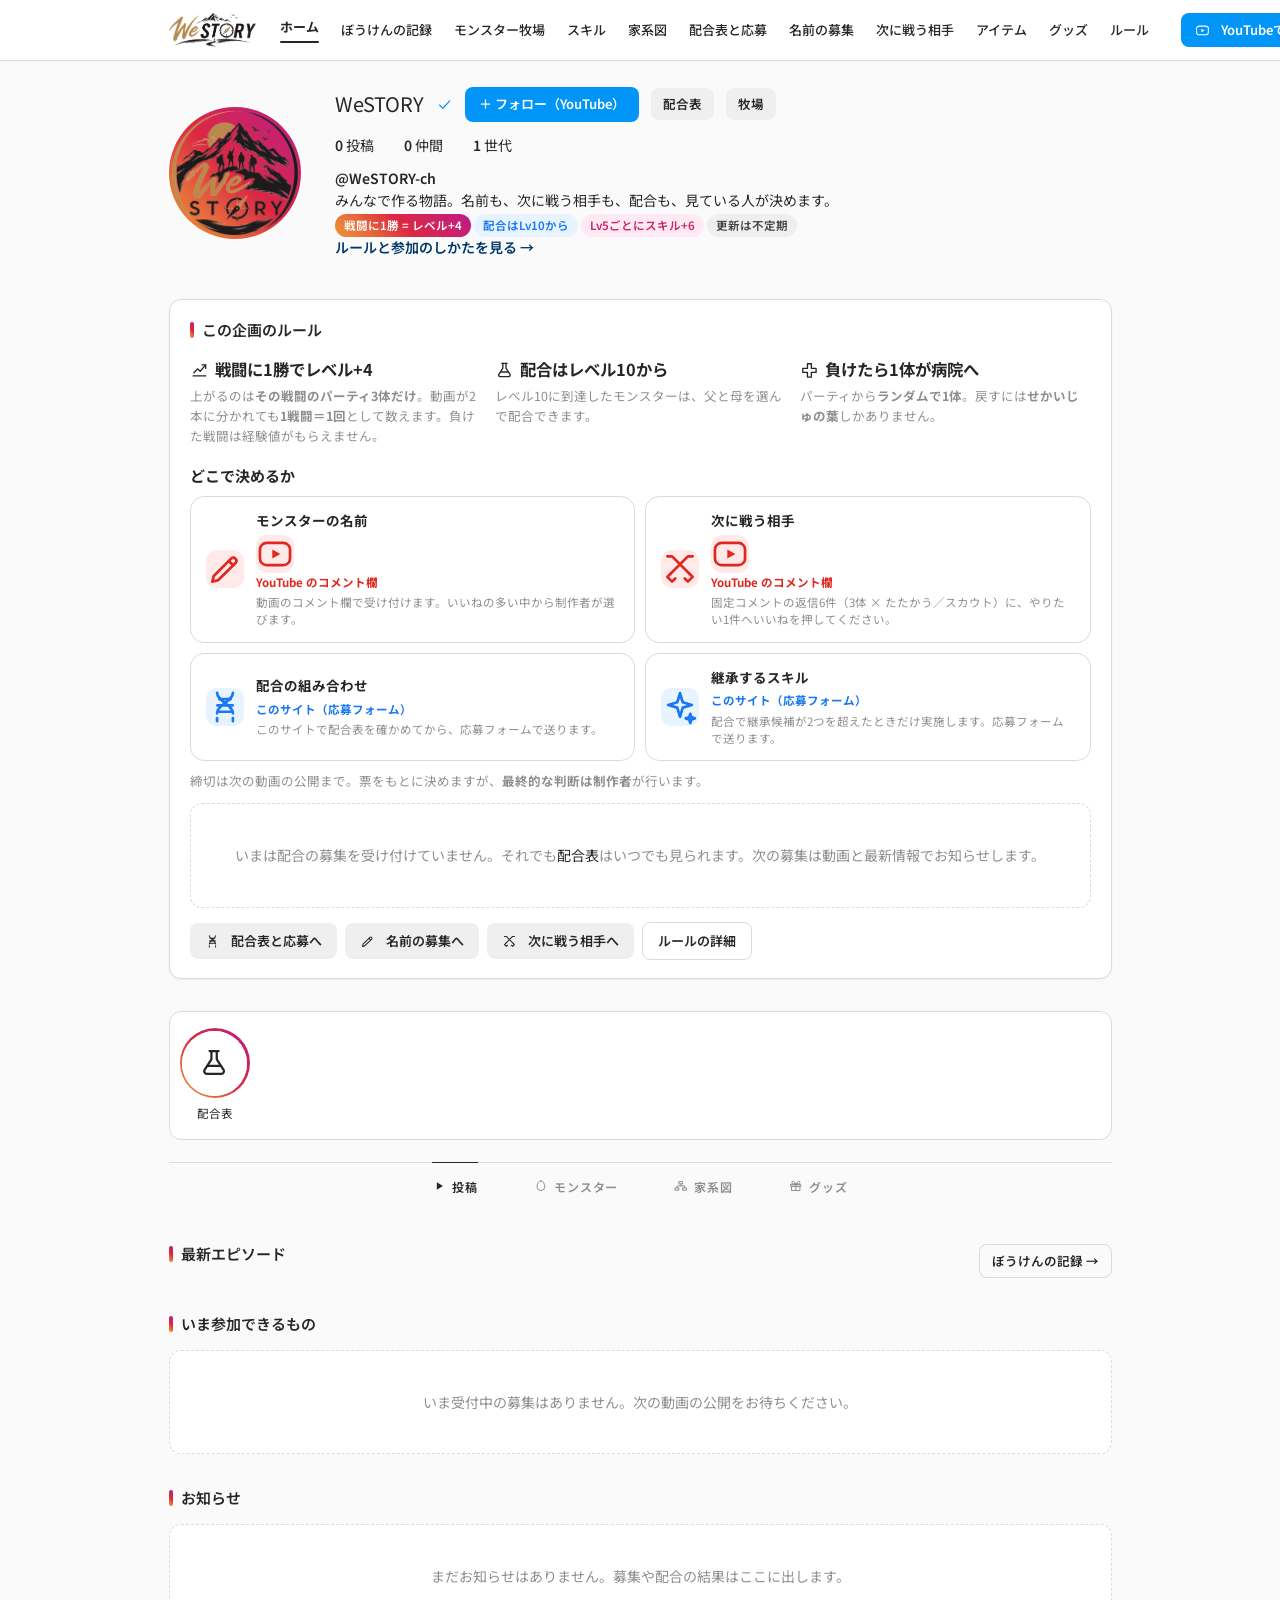
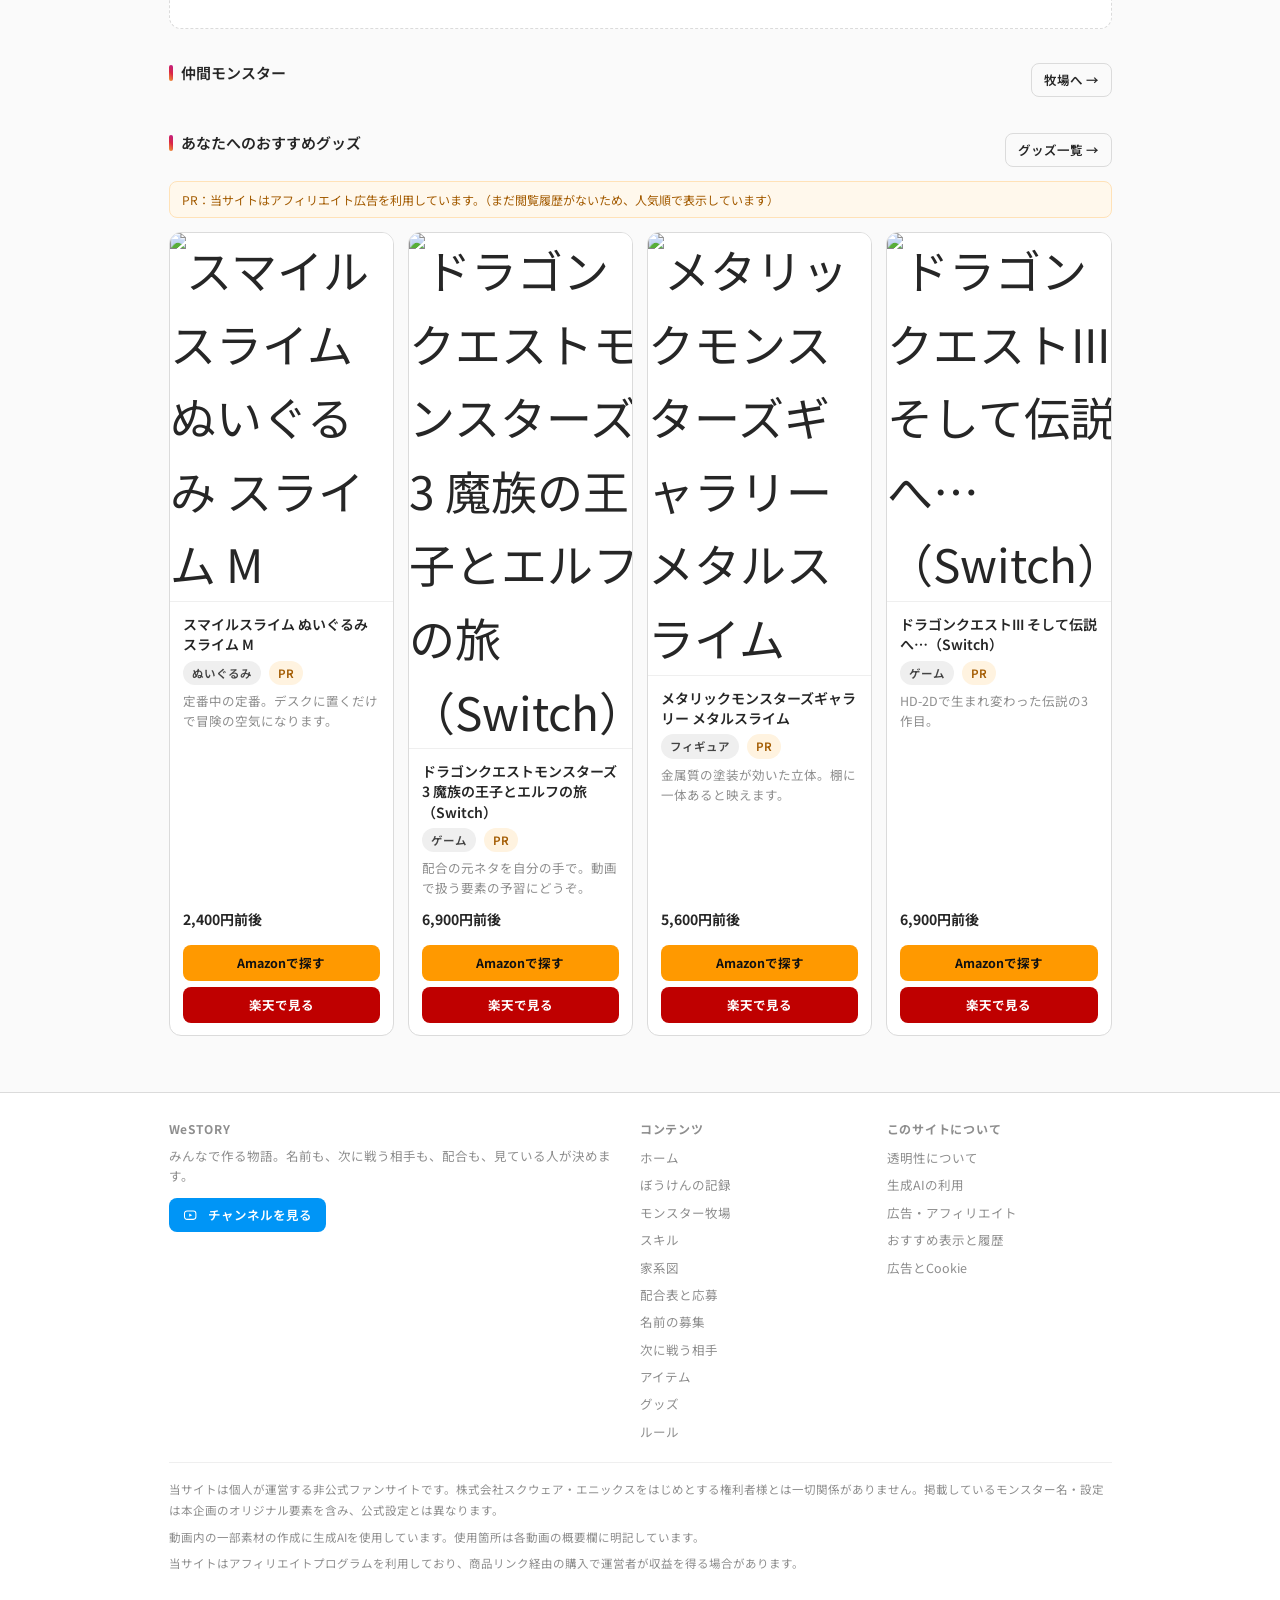
==== index.html @ 8c478113 "新ドメイン westory-ch.github.io へ移行、YouTubeハンドルと連絡先を反映 Co-Authored-By: Claude Opus 4.6 <noreply@anthropic" ====
<!DOCTYPE html>
<html lang="ja">
<head>
<meta charset="utf-8">
<meta name="viewport" content="width=device-width,initial-scale=1">
<title>WeSTORY｜みんなで作る物語</title>
<meta name="description" content="みんなでモンスターの名前・次に戦う相手・配合先を決める参加型チャンネルの公式サイト。仲間にしたモンスターの配合表も見られます。">
<!-- seo:start -->
<link rel="canonical" href="https://westory-ch.github.io/">
<meta property="og:type" content="website">
<meta property="og:site_name" content="WeSTORY">
<meta property="og:title" content="WeSTORY｜みんなで作る物語">
<meta property="og:description" content="みんなでモンスターの名前・次に戦う相手・配合先を決める参加型チャンネルの公式サイト。仲間にしたモンスターの配合表も見られます。">
<meta property="og:url" content="https://westory-ch.github.io/">
<meta property="og:image" content="https://westory-ch.github.io/assets/brand/logo_mark.png">
<meta name="twitter:card" content="summary_large_image">
<link rel="icon" href="assets/brand/logo_mark.png" type="image/png">
<link rel="apple-touch-icon" href="assets/brand/apple-touch-icon.png">
<meta name="theme-color" content="#b08850">
<!-- seo:end -->
<link rel="stylesheet" href="assets/css/style.css">
</head>
<body>

<div class="wrap">

  <!-- プロフィールヘッダー -->
  <section class="ig-profile">
    <div class="ig-avatar"><img src="assets/brand/logo_mark.png" alt="WeSTORY"></div>
    <div class="ig-info">
      <div class="ig-name">
        <h1 id="igName"></h1>
        <span class="ig-verified" title="視聴者参加型企画"><span class="ic" data-ic="check"></span></span>
        <a class="yt-btn" id="heroYt" href="#" target="_blank" rel="noopener">＋ フォロー（YouTube）</a>
        <a class="btn sm" href="breed.html">配合表</a>
        <a class="btn sm" href="monsters.html">牧場</a>
      </div>
      <div class="ig-stats">
        <span><b id="stEp">0</b> 投稿</span>
        <span><b id="stMon">0</b> 仲間</span>
        <span><b id="stGen">0</b> 世代</span>
      </div>
      <div class="ig-bio">
        <div class="h" id="igHandle"></div>
        <div id="igLead"></div>
        <div class="small muted" id="heroRules" style="margin-top:2px"></div>
        <a class="link" href="rules.html">ルールと参加のしかたを見る →</a>
      </div>
    </div>
  </section>

  <!-- この企画のルール＋参加のしかた（最上部） -->
  <section class="section" id="rules">
    <div class="panel">
      <h2 class="sec">この企画のルール</h2>
      <div class="grid g3">
        <div><h3 style="margin:0 0 4px"><span class="ic" data-ic="level"></span>戦闘に1勝でレベル+4</h3><p class="small muted" style="margin:0">上がるのは<b>その戦闘のパーティ3体だけ</b>。動画が2本に分かれても<b>1戦闘＝1回</b>として数えます。負けた戦闘は経験値がもらえません。</p></div>
        <div><h3 style="margin:0 0 4px"><span class="ic" data-ic="flask"></span>配合はレベル10から</h3><p class="small muted" style="margin:0">レベル10に到達したモンスターは、父と母を選んで配合できます。</p></div>
        <div><h3 style="margin:0 0 4px"><span class="ic" data-ic="cross"></span>負けたら1体が病院へ</h3><p class="small muted" style="margin:0">パーティから<b>ランダムで1体</b>。戻すには<b>せかいじゅの葉</b>しかありません。</p></div>
      </div>

      <h3 class="sec" style="margin:18px 0 8px;font-size:15px">どこで決めるか</h3>
      <div id="voteMap"></div>
      <p class="small muted" style="margin:10px 0 0">締切は次の動画の公開まで。票をもとに決めますが、<b>最終的な判断は制作者</b>が行います。</p>
      <div id="ruleVote"></div>
      <div class="row" style="margin-top:14px">
        <a class="btn" href="breed.html"><span class="ic" data-ic="breed"></span>配合表と応募へ</a>
        <a class="btn" href="names.html"><span class="ic" data-ic="pen"></span>名前の募集へ</a>
        <a class="btn" href="scout.html"><span class="ic" data-ic="battle"></span>次に戦う相手へ</a>
        <a class="btn ghost" href="rules.html">ルールの詳細</a>
      </div>
    </div>
  </section>

  <!-- ストーリー -->
  <div class="stories" id="stories"></div>

  <!-- タブ -->
  <nav class="ig-tabs">
    <a class="on" href="#feed"><span class="ic" data-ic="play"></span>投稿</a>
    <a href="monsters.html"><span class="ic" data-ic="egg"></span>モンスター</a>
    <a href="tree.html"><span class="ic" data-ic="tree"></span>家系図</a>
    <a href="goods.html"><span class="ic" data-ic="gift"></span>グッズ</a>
  </nav>

  <!-- 最新エピソード -->
  <section class="section">
    <div class="spread">
      <h2 class="sec">最新エピソード</h2>
      <a class="btn ghost sm" href="story.html">ぼうけんの記録 →</a>
    </div>
    <div class="two-col" id="latestWrap">
      <div id="latestEmbed"></div>
      <div id="latestInfo"></div>
    </div>
  </section>

  <!-- 募集受付中 -->
  <section class="section" id="openVoteSec">
    <h2 class="sec">いま参加できるもの</h2>
    <div id="openVotes"></div>
  </section>

  <!-- お知らせ（旧・最新情報ページをここへ統合） -->
  <section class="section" id="news">
    <h2 class="sec">お知らせ</h2>
    <div class="tl" id="newsList"></div>
  </section>

  <!-- 注目モンスター -->
  <section class="section">
    <div class="spread">
      <h2 class="sec">仲間モンスター</h2>
      <a class="btn ghost sm" href="monsters.html">牧場へ →</a>
    </div>
    <div class="grid g4" id="monList"></div>
  </section>

  <!-- あなたへのおすすめ -->
  <section class="section">
    <div class="spread">
      <h2 class="sec">あなたへのおすすめグッズ</h2>
      <a class="btn ghost sm" href="goods.html">グッズ一覧 →</a>
    </div>
    <p class="pr-note">PR：当サイトはアフィリエイト広告を利用しています。<span id="recWhy"></span></p>
    <div class="grid g4" id="recGoods"></div>
  </section>

</div>

<script src="data/site.js"></script>
<script src="data/monsters.js"></script>
<script src="data/teri.js"></script>
<script src="data/episodes.js"></script>
<script src="data/goods.js"></script>
<script src="data/news.js"></script>
<script src="data/story.js"></script>
<script src="assets/js/app.js"></script>
<script>
// 募集の種類ごとに「どこで決めるか」（site.js の polls と対応）
//   youtube = 動画のコメント欄／固定コメントの返信にいいね
//   web     = このサイトに貼った応募フォーム（Googleフォーム）
var VOTE_TYPE = {
  name:   {label:'名前を決める',      where:'youtube', url:'names.html', ic:'pen',   cta:'コメント欄で名前を送る'},
  battle: {label:'次に戦う相手',      where:'youtube', url:'scout.html', ic:'like',  cta:'固定コメントの返信にいいね'},
  scout:  {label:'次に戦う相手',      where:'youtube', url:'scout.html', ic:'like',  cta:'固定コメントの返信にいいね'},
  breed:  {label:'配合の組み合わせ',  where:'web',     url:'breed.html', form:'breed', ic:'breed', cta:'配合表を見て応募する'},
  skill:  {label:'継承するスキル',    where:'web',     url:'skills.html', form:'skill', ic:'skill', cta:'継承スキルに応募する'}
};
function voteCta(ep){
  var esc=App.esc, t=VOTE_TYPE[ep.voteType]||{where:'youtube',ic:'play',cta:'動画のコメント欄へ'};
  var ic=App.icon(t.ic||'play');
  var note=ep.voteNote||(t.where==='web'
    ? 'このサイトに貼った応募フォームから送れます。'
    : '動画のコメント欄で受け付けます。');
  var btn;
  if(t.where==='web'){
    var u=t.form?App.formUrl(t.form):'';
    btn=(u?'<a class="btn gold" href="'+esc(u)+'" target="_blank" rel="noopener">'+ic+esc(t.cta)+'</a>':
          '<span class="badge">フォームは準備中です</span>')+
      '<a class="btn ghost sm" href="'+esc(t.url)+'">くわしく見る</a>';
  }else{
    btn='<a class="yt-btn" href="'+esc(App.ytWatch(ep))+'" target="_blank" rel="noopener">'+ic+esc(t.cta)+'</a>'+
      (t.url?'<a class="btn ghost sm" href="'+esc(t.url)+'">くわしく見る</a>':'');
  }
  return '<p class="small" style="margin:0 0 10px">'+esc(note)+'</p><div class="row">'+btn+'</div>';
}
function pageInit(){
  var S=App.SITE, esc=App.esc;

  // プロフィールヘッダー
  App.$('#igName').textContent = S.siteName || '';
  App.$('#igHandle').textContent = S.channelHandle || '';
  App.$('#igLead').textContent = S.tagline || '';
  App.$('#heroYt').href = S.channelUrl || '#';
  App.$('#stEp').textContent = App.EPISODES.length;
  App.$('#stMon').textContent = App.MONSTERS.length;
  App.$('#stGen').textContent = App.maxGeneration();
  App.$('#heroRules').innerHTML =
    '<span class="badge gold">戦闘に1勝 = レベル+' + esc(S.rules.levelPerWin) + '</span> ' +
    '<span class="badge cyan">配合はLv' + esc(S.rules.breedMinLevel) + 'から</span> ' +
    '<span class="badge pink">Lv' + esc(S.skillPoint.perLevels) + 'ごとにスキル+' + esc(S.skillPoint.perAmount) + '</span> ' +
    '<span class="badge">更新は不定期</span>';

  // どこで決めるか（site.js の polls が唯一の正解）
  App.$('#voteMap').innerHTML = App.voteMapHtml();

  // ルールカードに付随する「いまの配合募集」
  (function(){
    var b = App.EPISODES.filter(function(e){ return e.voteType==='breed' && e.voteStatus==='受付中'; })
      .sort(function(a,c){ return (c.date||'').localeCompare(a.date||''); })[0];
    var fu = App.formUrl('breed');
    App.$('#ruleVote').innerHTML = b
      ? '<div class="vote-box" style="margin-top:12px">'+
          '<div class="row"><span class="badge live">配合の応募 受付中</span><span class="badge gold">#'+esc(b.no)+'</span>'+
          (b.voteDeadline?'<span class="badge">締切 '+esc(App.fmtDate(b.voteDeadline))+'</span>':'')+'</div>'+
          '<h3 style="margin:8px 0 4px">'+esc(b.title)+'</h3>'+
          '<p class="small" style="margin:0 0 10px">'+esc(b.voteNote||'このサイトで配合表を確かめてから、応募フォームで送ってください。')+'</p>'+
          '<div class="row">'+
          (fu?'<a class="btn gold" href="'+esc(fu)+'" target="_blank" rel="noopener">'+App.icon('breed')+'応募フォームをひらく</a>':
              '<span class="badge">フォームは準備中です</span>')+
          '<a class="btn ghost sm" href="breed.html">'+App.icon('flask')+'配合表を見る</a>'+
          '<a class="btn ghost sm" href="'+esc(App.ytWatch(b))+'" target="_blank" rel="noopener">この回の動画を見る</a></div>'+
        '</div>'
      : '<div class="empty" style="margin-top:12px">いまは配合の募集を受け付けていません。'+
        'それでも<a href="breed.html">配合表</a>はいつでも見られます。次の募集は動画と最新情報でお知らせします。</div>';
  })();

  // ストーリー（投票受付中を先頭に、あとは新着順）
  (function(){
    var sorted = App.EPISODES.slice().sort(function(a,b){
      var av=(a.voteStatus==='受付中')?1:0, bv=(b.voteStatus==='受付中')?1:0;
      if(av!==bv) return bv-av;
      return (b.date||'').localeCompare(a.date||'');
    });
    var html = sorted.slice(0,10).map(function(e){
      var m = (e.monsters||[]).map(App.getMon).filter(Boolean)[0];
      var seen = e.voteStatus!=='受付中';
      return '<a class="story'+(seen?' seen':'')+'" href="'+esc(App.ytWatch(e))+'" target="_blank" rel="noopener" '+
        'onclick="App.track.viewEpisode(App.getEp(\''+esc(e.id)+'\'))">'+
        '<span class="ring"><i>'+(App.ytThumb(e)?'<img src="'+esc(App.ytThumb(e))+'" alt="">':(m&&m.img?'<img src="'+esc(m.img)+'" alt="">':App.icon('play')))+'</i></span>'+
        '<span class="nm">'+(e.voteStatus==='受付中'?'募集中 ':'')+'#'+esc(e.no)+'</span></a>';
    }).join('');
    App.$('#stories').innerHTML = '<a class="story" href="breed.html"><span class="ring"><i>'+App.icon('flask')+'</i></span><span class="nm">配合表</span></a>' + html;
  })();

  // 最新エピソード
  var eps = App.EPISODES.slice().sort(function(a,b){return (b.date||'').localeCompare(a.date||'')});
  var ep = eps[0];
  if(ep){
    App.track.viewEpisode(ep);
    var emb = App.ytEmbed(ep);
    App.$('#latestEmbed').innerHTML = '<div class="embed">' + (emb
      ? '<iframe src="'+esc(emb)+'" title="'+esc(ep.title)+'" allowfullscreen loading="lazy" referrerpolicy="strict-origin-when-cross-origin"></iframe>'
      : '<div class="ph"><div style="font-size:40px">'+App.icon('play')+'</div><div>動画ID未設定<br><span class="small">data/episodes.js の youtubeId を入れると<br>ここに動画が埋め込まれます</span></div></div>') + '</div>';

    var mons = (ep.monsters||[]).map(App.getMon).filter(Boolean);
    App.$('#latestInfo').innerHTML =
      '<div class="panel" style="height:100%">' +
        '<div class="row small"><span class="badge gold">#'+esc(ep.no)+'</span><span class="muted">'+esc(App.fmtDate(ep.date))+'</span>'+
        (ep.voteStatus==='受付中'?'<span class="badge live">募集受付中</span>':'')+'</div>' +
        '<h3 style="margin:8px 0 6px;font-size:18px">'+esc(ep.title)+'</h3>' +
        '<p class="small muted">'+esc(ep.summary||'')+'</p>' +
        (mons.length?'<div class="row small" style="margin:8px 0">'+mons.map(function(m){
          return '<a class="badge" href="monster.html?id='+encodeURIComponent(m.id)+'">'+esc(m.emoji||'')+' '+esc(m.name)+'</a>';
        }).join('')+'</div>':'') +
        (ep.voteStatus==='受付中'
          ? '<div class="vote-box" style="margin-top:10px">'+voteCta(ep)+'</div>'
          : (ep.result?'<div class="panel soft" style="margin-top:10px"><b class="dot" style="color:var(--gold)">結果</b><div>'+esc(ep.result)+'</div></div>':'')) +
      '</div>';
  }

  // 投票受付中
  var open = App.EPISODES.filter(function(e){return e.voteStatus==='受付中'});
  App.$('#openVotes').innerHTML = open.length
    ? '<div class="grid g2">' + open.map(function(e){
        var typ = VOTE_TYPE[e.voteType] || {label:'募集'};
        return '<div class="vote-box"><div class="row"><span class="badge live">受付中</span><span class="badge gold">'+esc(typ.label)+'</span>'+
          (e.voteDeadline?'<span class="badge">締切 '+esc(App.fmtDate(e.voteDeadline))+'</span>':'')+'</div>'+
          '<h3 style="margin:8px 0 4px">'+esc(e.title)+'</h3>'+voteCta(e)+'</div>';
      }).join('') + '</div>'
    : '<div class="empty">いま受付中の募集はありません。次の動画の公開をお待ちください。</div>';

  // お知らせ（news.html を廃止してここへ統合したので全件出す）
  var news = App.NEWS.slice().sort(function(a,b){return (b.date||'').localeCompare(a.date||'')});
  App.$('#newsList').innerHTML = news.map(function(n){
    var ep = n.epId ? App.getEp(n.epId) : null;
    return '<div class="tl-item"><div class="tl-date">'+esc(App.fmtDate(n.date))+'</div><div class="tl-body">'+
      '<div class="row small" style="margin-bottom:2px"><span class="badge'+(n.type==='募集'?' live':'')+'">'+esc(n.type)+'</span></div>'+
      '<h3>'+esc(n.title)+'</h3><p>'+esc(n.body)+'</p>'+
      (ep?'<p style="margin-top:6px"><a class="btn sm" href="'+esc(App.ytWatch(ep))+'" target="_blank" rel="noopener">'+App.icon('play')+'対象の動画へ</a></p>':'')+
      '</div></div>';
  }).join('') || '<div class="empty">まだお知らせはありません。募集や配合の結果はここに出します。</div>';

  // モンスター
  App.$('#monList').innerHTML = App.MONSTERS.slice()
    .sort(function(a,b){return (b.level||0)-(a.level||0)}).slice(0,8)
    .map(App.monsterCardHtml).join('');

  // おすすめ
  var rec = App.recommendGoods(4);
  App.$('#recGoods').innerHTML = rec.map(App.goodsCardHtml).join('');
  var why = App.hasHistory()
    ? '（あなたが見た「' + App.topInterests(2).map(esc).join('・') + '」の傾向から表示しています）'
    : '（まだ閲覧履歴がないため、人気順で表示しています）';
  App.$('#recWhy').textContent = why;
}
</script>
</body>
</html>
---- assets/css/style.css ----
/* ============================================================
   モンスター冒険録 - 共通スタイル（Instagram風 ライトテーマ）
   ============================================================ */
@import url('https://fonts.googleapis.com/css2?family=Grand+Hotel&family=Noto+Sans+JP:wght@400;500;600;700;900&display=swap');

:root{
  --bg:#fafafa;
  --card:#ffffff;
  --line:#dbdbdb;
  --line-soft:#efefef;
  --txt:#262626;
  --muted:#8e8e8e;
  --blue:#0095f6;
  --blue-d:#1877f2;
  --red:#ed4956;
  --green:#2e9e5b;
  --grad:linear-gradient(45deg,#f09433 0%,#e6683c 25%,#dc2743 50%,#cc2366 75%,#bc1888 100%);
  /* ロゴ（WeSTORY）から取った色。金＝#B08850／墨＝#181818。サイト全体のアクセントに使う */
  --gold:#b08850;
  --gold-d:#8f6c39;
  --gold-soft:#f6efe3;
  --ink:#181818;
  --radius:12px;
  --shadow:0 1px 2px rgba(0,0,0,.06);
  --shadow-h:0 6px 20px rgba(0,0,0,.10);
}

*{box-sizing:border-box}
html,body{margin:0;padding:0}
body{
  background:var(--bg);color:var(--txt);
  font-family:-apple-system,BlinkMacSystemFont,"Segoe UI","Hiragino Kaku Gothic ProN","Noto Sans JP",sans-serif;
  font-size:14px;line-height:1.6;-webkit-font-smoothing:antialiased;min-height:100vh
}
a{color:var(--txt);text-decoration:none}
a:hover{text-decoration:none}
img{max-width:100%;display:block}
code{background:var(--line-soft);padding:1px 6px;border-radius:5px;font-size:12.5px}
.dot{font-family:inherit}

/* ---------- レイアウト ---------- */
.wrap{max-width:975px;margin:0 auto;padding:0 16px}
.section{margin:32px 0}
.grid{display:grid;gap:14px}
.g2{grid-template-columns:repeat(2,1fr)}
.g3{grid-template-columns:repeat(3,1fr)}
.g4{grid-template-columns:repeat(4,1fr)}
.row{display:flex;gap:8px;flex-wrap:wrap;align-items:center}
.spread{display:flex;justify-content:space-between;align-items:center;gap:12px;flex-wrap:wrap}
.muted{color:var(--muted)}
.small{font-size:12.5px}
.center{text-align:center}

/* ---------- ヘッダー ---------- */
header.site{
  position:sticky;top:0;z-index:50;background:rgba(255,255,255,.94);
  backdrop-filter:saturate(180%) blur(12px);border-bottom:1px solid var(--line)
}
.hd{display:flex;align-items:center;gap:14px;padding:0 16px;max-width:975px;margin:0 auto;height:60px}
.logo{display:flex;align-items:center;gap:9px;flex:0 0 auto;min-width:0}
/* ロゴは画像そのもの。文字は読み上げ用に残すが画面には出さない */
.logo img{height:34px;width:auto;display:block}
.logo b{position:absolute;width:1px;height:1px;overflow:hidden;clip-path:inset(50%);white-space:nowrap}

/* ---------- 線画アイコン ----------
   絵文字の代わり。色は currentColor を継ぐので置いた場所の文字色になる */
.ic{width:1.15em;height:1.15em;display:inline-block;vertical-align:-.22em;flex:0 0 auto}
.ic svg,svg.ic{width:100%;height:100%;display:block}
svg.ic{width:1.15em;height:1.15em}
.btn .ic,.yt-btn .ic,.badge .ic,h2 .ic,h3 .ic{margin-right:.4em}
.face .ph{display:grid;place-items:center;width:100%;height:100%;color:var(--line)}
.face .ph .ic,.face .ph svg{width:38%;height:38%}
nav.main{display:flex;gap:2px;flex-wrap:nowrap;margin-left:auto;align-items:center}
nav.main a{
  color:var(--txt);font-size:13px;font-weight:500;padding:8px 10px;border-radius:8px;white-space:nowrap
}
nav.main a:hover{background:var(--line-soft)}
nav.main a.on{font-weight:700}
nav.main a.on::after{content:"";display:block;height:2px;border-radius:2px;background:var(--txt);margin-top:3px}
.yt-btn{
  display:inline-flex;align-items:center;gap:6px;background:var(--blue);color:#fff !important;
  font-weight:600;font-size:13px;padding:7px 14px;border-radius:8px;border:0;white-space:nowrap
}
.yt-btn:hover{background:#1877f2}
.hd .yt-btn{flex:0 0 auto;margin-left:auto}
.hd nav.main+.yt-btn{margin-left:8px}

/* 2カラム（狭い画面では1カラム） */
.two-col{display:grid;grid-template-columns:1.35fr 1fr;gap:18px}
@media(max-width:820px){.two-col{grid-template-columns:1fr}}

/* ---------- プロフィールヘッダー（IG風） ---------- */
.ig-profile{display:flex;gap:34px;align-items:center;padding:26px 0 8px;flex-wrap:wrap}
.ig-avatar{
  width:132px;height:132px;border-radius:50%;flex:0 0 auto;padding:3px;background:var(--grad);
  display:grid;place-items:center
}
.ig-avatar span{
  width:100%;height:100%;border-radius:50%;background:#fff;display:grid;place-items:center;font-size:56px;
  box-shadow:0 0 0 3px #fff inset
}
.ig-info{flex:1;min-width:260px}
.ig-name{display:flex;align-items:center;gap:12px;flex-wrap:wrap;margin-bottom:12px}
.ig-name h1{font-size:20px;font-weight:400;margin:0}
.ig-verified{color:var(--blue);font-size:15px}
.ig-stats{display:flex;gap:30px;margin:8px 0 12px;flex-wrap:wrap}
.ig-stats b{font-weight:600}
.ig-bio{font-size:14px;line-height:1.55}
.ig-bio .h{font-weight:600}
.ig-bio .link{color:#00376b;font-weight:600}

/* ---------- ストーリー（丸アイコン列） ---------- */
.stories{
  display:flex;gap:16px;overflow-x:auto;padding:16px 4px;background:var(--card);
  border:1px solid var(--line);border-radius:var(--radius);scrollbar-width:none
}
.stories::-webkit-scrollbar{display:none}
.story{flex:0 0 auto;width:82px;text-align:center}
.story .ring{
  width:70px;height:70px;border-radius:50%;margin:0 auto 6px;padding:2.5px;background:var(--grad);
  display:grid;place-items:center
}
.story.seen .ring{background:var(--line)}
.story .ring i{
  width:100%;height:100%;border-radius:50%;background:#fff;display:grid;place-items:center;
  font-size:28px;font-style:normal;box-shadow:0 0 0 2px #fff inset;overflow:hidden
}
.story .ring i img{width:100%;height:100%;object-fit:cover;border-radius:50%}
.story .nm{font-size:11.5px;color:var(--txt);overflow:hidden;text-overflow:ellipsis;white-space:nowrap;display:block}

/* ---------- タブ（IGプロフィールのタブ） ---------- */
.ig-tabs{display:flex;justify-content:center;gap:56px;border-top:1px solid var(--line);margin-top:22px}
.ig-tabs a{
  padding:14px 0;font-size:12px;font-weight:600;letter-spacing:.08em;color:var(--muted);
  border-top:1px solid transparent;margin-top:-1px;display:flex;align-items:center;gap:6px
}
.ig-tabs a.on,.ig-tabs a:hover{color:var(--txt);border-top-color:var(--txt)}

/* ---------- パネル ---------- */
.panel{background:var(--card);border:1px solid var(--line);border-radius:var(--radius);padding:18px 20px;box-shadow:var(--shadow)}
.panel.soft{box-shadow:none;background:var(--card)}
.panel h2,.panel h3{margin:0 0 10px}
.panel ul,.panel ol{padding-left:20px}
.panel li{margin:4px 0}

h1.page{font-size:22px;font-weight:600;margin:26px 0 4px}
.lead{color:var(--muted);margin:0 0 18px;font-size:13.5px}
h2.sec{font-size:15px;font-weight:600;margin:0 0 14px;display:flex;align-items:center;gap:8px}
h2.sec::before{content:"";width:4px;height:16px;border-radius:2px;background:var(--grad)}

/* ---------- ヒーロー ---------- */
.hero{background:var(--card);border:1px solid var(--line);border-radius:var(--radius);padding:0 22px 18px;margin-top:6px}
.hero h1{font-size:22px;margin:0 0 6px;font-weight:600}
.hero p{margin:0 0 14px;color:var(--muted)}

/* ---------- ボタン ---------- */
.btn{
  display:inline-flex;align-items:center;gap:6px;cursor:pointer;background:var(--line-soft);color:var(--txt);
  border:0;border-radius:8px;padding:8px 15px;font-family:inherit;font-size:13px;font-weight:600
}
.btn:hover{background:#e2e2e2}
.btn.gold{background:var(--blue);color:#fff}
.btn.gold:hover{background:#1877f2}
.btn.ghost{background:transparent;border:1px solid var(--line);color:var(--txt)}
.btn.ghost:hover{background:var(--line-soft)}
.btn.sm{padding:6px 12px;font-size:12.5px}
.btn:disabled,.btn.off{opacity:.4;pointer-events:none}

/* ---------- バッジ ---------- */
.badge{
  display:inline-block;font-size:11.5px;font-weight:600;padding:3px 9px;border-radius:999px;
  background:var(--line-soft);color:#444;white-space:nowrap
}
a.badge:hover{background:#e2e2e2}
/* バッジの中の文字は必ずバッジの色を継承する（背景に負けて読めなくなるのを防ぐ） */
.badge > *{color:inherit}
.badge .muted{color:inherit;opacity:.8}
.badge.gold{background:var(--grad);color:#fff}
.badge.live{background:var(--red);color:#fff}
.badge.cyan{background:#e7f3ff;color:#1877f2}
.badge.green{background:#e6f5ec;color:var(--green)}
.badge.pink{background:#ffe9f3;color:#cc2366}
.badge.ad{background:#fff3e0;color:#a35b00}

.fam{font-size:11.5px;font-weight:600;padding:3px 9px;border-radius:999px}
.fam.スライム系{color:#0b6bb5;background:#e3f2fd}
.fam.ドラゴン系{color:#c0451a;background:#ffeee6}
.fam.魔獣系{color:#9a6400;background:#fff5dd}
.fam.けもの系{color:#9a6400;background:#fff5dd}
.fam.物質系{color:#4a5568;background:#eef1f6}
.fam.悪魔系{color:#7b2fb5;background:#f5e9ff}
.fam.ゾンビ系{color:#17794a;background:#e4f7ed}
.fam.自然系{color:#3f7a1c;background:#eefae2}
.fam.怪人系{color:#b52a55;background:#ffe8ef}
.fam.？？？系{color:#b52a55;background:#ffe8ef}

.rank{font-weight:700;font-size:12px;padding:2px 9px;border-radius:999px;background:var(--line-soft);color:#444}
.rank.SS{background:linear-gradient(135deg,#8b5cf6,#ec4899);color:#fff}
.rank.S{background:var(--grad);color:#fff}
.rank.A{background:#ffe9c7;color:#8a5200}
.rank.B{background:#e7f3ff;color:#1877f2}

/* ---------- 投票の参加方法 / 配合の子ども ---------- */
.howto{margin:0;padding-left:20px;display:flex;flex-direction:column;gap:7px;font-size:13.5px;line-height:1.7}
.howto b{color:var(--ink)}
.child-box{border:1px solid var(--line);border-radius:12px;padding:10px 12px;margin:0 0 8px;background:#fff}
.child-chip{
  display:inline-flex;align-items:center;gap:7px;padding:7px 12px;border-radius:999px;
  border:1px solid var(--line);background:var(--line-soft);font-size:13.5px
}
.child-chip.sp{border-color:transparent;background:var(--grad);color:#fff}
.child-chip.sp .muted{color:rgba(255,255,255,.8)}
.child-chip b{font-size:15px}
.child-chip .mon-ico{width:34px;height:34px;margin-left:-4px}
.child-chip .via{font-size:11px;color:var(--muted);background:#fff;border:1px solid var(--line);border-radius:999px;padding:1px 8px}
.child-chip.sp .via{color:#fff;background:rgba(255,255,255,.18);border-color:rgba(255,255,255,.5)}

/* ---------- カード ---------- */
.card{
  background:var(--card);border:1px solid var(--line);border-radius:var(--radius);overflow:hidden;
  display:flex;flex-direction:column;transition:box-shadow .16s ease,transform .16s ease
}
.card:hover{box-shadow:var(--shadow-h);transform:translateY(-2px)}
.card .body{padding:12px 13px;display:flex;flex-direction:column;gap:6px;flex:1}
.card .title{font-weight:600;font-size:14px;line-height:1.45;margin:0}
.card .foot{margin-top:auto;padding-top:4px;display:flex;gap:8px;align-items:center;flex-wrap:wrap}

.thumb{
  aspect-ratio:1/1;background:#efefef;display:grid;place-items:center;font-size:40px;position:relative
}
.thumb img{width:100%;height:100%;object-fit:cover}
.thumb .play{position:absolute;inset:0;display:grid;place-items:center;background:rgba(0,0,0,.18);opacity:0;transition:opacity .18s}
.card:hover .thumb .play{opacity:1}
.thumb .play span{
  width:46px;height:46px;border-radius:50%;background:rgba(255,255,255,.92);color:#262626;
  display:grid;place-items:center;font-size:16px
}

/* モンスターカード */
.mcard .face{
  aspect-ratio:1/1;display:grid;place-items:center;font-size:52px;position:relative;
  background:linear-gradient(160deg,#fdf3ff 0%,#eef4ff 55%,#fff5ec 100%)
}
.mcard .face img{width:100%;height:100%;object-fit:contain;padding:7%}
.mcard .lv{
  position:absolute;left:8px;bottom:8px;font-size:11.5px;font-weight:700;color:#fff;
  background:rgba(0,0,0,.55);border-radius:999px;padding:2px 9px
}
.mcard .gen{position:absolute;right:8px;top:8px;font-size:15px}

/* グッズカード */
.gcard .face{aspect-ratio:1/1;display:grid;place-items:center;font-size:46px;background:#fff;border-bottom:1px solid var(--line-soft)}
.gcard .face img{width:100%;height:100%;object-fit:contain}
.gcard .price{font-weight:700;font-size:14px}
.shop-links{display:grid;gap:6px;margin-top:8px}
.shop-links a{
  display:flex;align-items:center;justify-content:center;gap:6px;font-size:12.5px;font-weight:700;
  padding:8px;border-radius:8px
}
.shop-links a:hover{filter:brightness(.96)}
.sl-amazon{background:#ff9900;color:#111 !important}
.sl-rakuten{background:#bf0000;color:#fff !important}
.sl-yahoo{background:#ff0033;color:#fff !important}

/* ---------- フィード（最新情報） ---------- */
.tl{display:flex;flex-direction:column;gap:14px}
.tl-item{
  display:flex;gap:14px;padding:14px 16px;border:1px solid var(--line);border-radius:var(--radius);
  background:var(--card);align-items:flex-start;box-shadow:var(--shadow)
}
.tl-date{font-size:12px;color:var(--muted);flex:0 0 82px;padding-top:2px}
.tl-body{flex:1;min-width:0}
.tl-body h3{margin:0 0 4px;font-size:15px;font-weight:600}
.tl-body p{margin:0;color:#444;font-size:13.5px}

/* ---------- 投票CTA ---------- */
.vote-box{
  border:1px solid var(--line);border-radius:var(--radius);padding:16px 18px;background:var(--card);
  box-shadow:var(--shadow);position:relative;overflow:hidden
}
.vote-box::before{content:"";position:absolute;left:0;top:0;bottom:0;width:4px;background:var(--grad)}
.vote-box h3{margin:0 0 6px;font-size:15px;font-weight:600}
.vote-code{
  background:var(--line-soft);border-radius:8px;padding:11px 13px;color:#262626;font-size:13px;
  word-break:break-all;user-select:all;margin:10px 0;font-family:ui-monospace,SFMono-Regular,Menlo,monospace
}

/* ---------- モンスター詳細 ---------- */
.mhead{display:flex;gap:26px;flex-wrap:wrap;align-items:center}
.mhead .portrait{
  width:150px;height:150px;flex:0 0 auto;border-radius:20px;display:grid;place-items:center;font-size:70px;
  padding:3px;background:var(--grad)
}
/* 立ち絵は透過PNG。正方形の枠に淡い下地を敷いて内側に収める（見切れ・崩れ防止） */
.mhead .portrait>*{
  width:100%;height:100%;border-radius:17px;display:grid;place-items:center;object-fit:contain;padding:6px;
  background:linear-gradient(160deg,#fdf3ff 0%,#eef4ff 55%,#fff5ec 100%)
}
.stat-row{display:flex;gap:9px;flex-wrap:wrap;margin:8px 0}
.bar{height:8px;border-radius:999px;background:var(--line-soft);overflow:hidden;flex:1;min-width:160px}
.bar i{display:block;height:100%;background:var(--grad)}
.dl{display:grid;grid-template-columns:96px 1fr;gap:6px 12px;margin:0}
.dl dt{color:var(--muted);font-size:13px}
.dl dd{margin:0}
.skill{border:1px solid var(--line);border-radius:10px;padding:10px 13px;background:#fff}
.skill b{font-weight:700}

/* スキルが覚える特技（必要SPの順にならぶ） */
.techs{border:1px solid var(--line);border-radius:12px;background:#fff;overflow:hidden}
.tech{display:grid;grid-template-columns:62px 1fr;gap:2px 12px;padding:11px 14px;border-top:1px solid var(--line-soft)}
.tech:first-child{border-top:0}
.tech .sp{
  align-self:start;font-size:12px;font-weight:700;color:#fff;text-align:center;
  background:var(--txt);border-radius:999px;padding:3px 0
}
.tech .nm{font-weight:700}
.tech .ef{grid-column:2;color:var(--muted);font-size:13px;line-height:1.6}
/* 限界値 */
.limits{display:grid;grid-template-columns:64px 1fr 52px;gap:9px 10px;align-items:center;margin:0}
.limits .k{color:var(--muted);font-size:13px}
.limits .v{text-align:right;font-weight:700;font-size:13px}

/* ---------- 家系図 ---------- */
.tree-scroll{overflow:auto;padding:8px 4px 16px}
.tree{display:flex;flex-direction:column;align-items:center;min-width:max-content;margin:0 auto}
.tree ul{display:flex;justify-content:center;gap:24px;list-style:none;padding:26px 0 0;margin:0;position:relative}
.tree li{position:relative;display:flex;flex-direction:column;align-items:center;padding:0 8px}
.tree li::before{content:"";position:absolute;top:-26px;left:50%;width:1px;height:26px;background:var(--line)}
.tree ul::before{content:"";position:absolute;top:0;left:15%;right:15%;height:1px;background:var(--line)}
.tree ul.single::before{display:none}
.node{
  display:flex;flex-direction:column;align-items:center;gap:2px;padding:10px 12px;min-width:104px;
  border:1px solid var(--line);border-radius:12px;background:#fff;box-shadow:var(--shadow)
}
.node:hover{box-shadow:var(--shadow-h)}
.node.me{border-color:transparent;box-shadow:0 0 0 2px #dc2743}
.node .em{
  font-size:28px;line-height:1.1;width:46px;height:46px;display:grid;place-items:center;
  border-radius:10px;background:linear-gradient(160deg,#fdf3ff 0%,#eef4ff 55%,#fff5ec 100%)
}
.node .em img{width:100%;height:100%;object-fit:contain}
.node .nm{font-size:13px;font-weight:600}
.node .sub{font-size:11px;color:var(--muted)}
/* 父／母のラベル。ノードの一番上に小さく出す */
.node .sub.role{
  font-size:10.5px;font-weight:700;color:#dc2743;letter-spacing:.04em;
  background:#fff1f5;border-radius:999px;padding:1px 8px;margin-bottom:2px
}
.tree-legend{display:flex;gap:14px;flex-wrap:wrap;color:var(--muted);font-size:12.5px}

/* ---------- 配合シミュレータ ---------- */
.breed-grid{display:grid;grid-template-columns:1fr 60px 1fr;gap:12px;align-items:start}
.breed-slot{border:1px solid var(--line);border-radius:12px;padding:12px;min-height:132px;background:#fff}
.breed-slot.father{box-shadow:inset 3px 0 0 #1877f2}
.breed-slot.mother{box-shadow:inset 3px 0 0 #cc2366}
.breed-slot h4{margin:0 0 8px;font-size:12.5px;color:var(--muted);font-weight:600}
.breed-x{display:grid;place-items:center;font-size:24px;color:var(--muted);padding-top:44px}
.picked{display:flex;align-items:center;gap:10px}
.picked .em{
  font-size:34px;width:54px;height:54px;flex:0 0 auto;display:grid;place-items:center;
  border-radius:12px;background:linear-gradient(160deg,#fdf3ff 0%,#eef4ff 55%,#fff5ec 100%)
}
.picked .em img{width:100%;height:100%;object-fit:contain}
/* 透過PNGの立ち絵はどれも正方形。下地つきの正方形枠に入れて大きさを揃える */
.mon-ico{
  width:30px;height:30px;flex:0 0 auto;display:grid;place-items:center;font-size:20px;
  border-radius:8px;background:linear-gradient(160deg,#fdf3ff 0%,#eef4ff 55%,#fff5ec 100%)
}
.mon-ico img{width:100%;height:100%;object-fit:contain}
.mon-ico.lg{width:46px;height:46px;font-size:30px}
.mon-ico.sm{width:20px;height:20px;font-size:14px;display:inline-grid;vertical-align:-4px}
.badge .mon-ico.sm{margin-right:3px}
.picklist{max-height:250px;overflow:auto;display:flex;flex-direction:column;gap:6px;margin-top:10px}
.pick-item{
  display:flex;align-items:center;gap:9px;padding:8px 10px;border-radius:10px;cursor:pointer;
  border:1px solid var(--line);background:#fff;font-size:13px
}
.pick-item:hover{background:var(--line-soft)}
.pick-item.off{opacity:.4;cursor:not-allowed}
.pick-item.sel{border-color:transparent;box-shadow:0 0 0 2px var(--blue)}

/* ---------- フィルタ ---------- */
.filters{display:flex;gap:7px;flex-wrap:wrap;margin-bottom:16px}
.chip{
  cursor:pointer;font-size:12.5px;font-weight:600;padding:6px 13px;border-radius:999px;
  background:var(--line-soft);color:#444;user-select:none
}
.chip:hover{background:#e2e2e2}
.chip.on{background:var(--txt);color:#fff}
input.search,select.sel,input.txt,textarea.txt{
  background:var(--line-soft);color:var(--txt);border:1px solid transparent;border-radius:8px;
  padding:9px 12px;font-family:inherit;font-size:14px;width:100%
}
input.search::placeholder,input.txt::placeholder,textarea.txt::placeholder{color:var(--muted)}
input.search:focus,select.sel:focus,input.txt:focus,textarea.txt:focus{outline:none;border-color:var(--line);background:#fff}
textarea.txt{min-height:80px;resize:vertical}
label.fl{display:block;font-size:12px;color:var(--muted);margin:10px 0 4px;font-weight:600}

/* ---------- 広告表記 ---------- */
.pr-note{
  font-size:12px;color:#a35b00;background:#fff8ec;border:1px solid #ffe2b8;border-radius:8px;
  padding:8px 12px;display:block;margin-bottom:14px
}

/* ---------- フッター ---------- */
footer.site{margin-top:56px;border-top:1px solid var(--line);background:var(--card);padding:26px 0 40px}
footer.site .cols{display:grid;grid-template-columns:2fr 1fr 1fr;gap:22px}
footer.site h4{margin:0 0 8px;font-size:12px;color:var(--muted);letter-spacing:.06em;font-weight:700}
footer.site ul{list-style:none;padding:0;margin:0;display:flex;flex-direction:column;gap:5px}
footer.site a{color:var(--muted);font-size:12.5px}
footer.site a:hover{color:var(--txt)}
.legal{margin-top:20px;padding-top:16px;border-top:1px solid var(--line-soft);color:var(--muted);font-size:11.5px;line-height:1.8}

/* ---------- 埋め込み ---------- */
.embed{position:relative;aspect-ratio:16/9;border:1px solid var(--line);border-radius:var(--radius);overflow:hidden;background:#000}
.embed iframe{position:absolute;inset:0;width:100%;height:100%;border:0}
.embed .ph{position:absolute;inset:0;display:grid;place-items:center;text-align:center;gap:8px;
  background:linear-gradient(45deg,#fdf0ff,#eaf2ff);color:var(--muted);padding:20px}

/* ---------- 空状態 ---------- */
.empty{padding:40px 20px;text-align:center;color:var(--muted);border:1px dashed var(--line);border-radius:var(--radius);background:var(--card)}

/* ---------- 数字ブロック ---------- */
.stats{display:grid;grid-template-columns:repeat(3,1fr);gap:10px}
.stat{
  display:flex;align-items:center;gap:12px;background:var(--card);
  border:1px solid var(--line);border-radius:14px;padding:14px 16px
}
.stat .ic{
  width:40px;height:40px;flex:0 0 auto;border-radius:11px;display:grid;place-items:center;
  padding:8px;box-sizing:border-box;color:var(--gold-d);background:var(--gold-soft)
}
.stat .v{font-size:26px;font-weight:800;line-height:1.1}
.stat .v small{font-size:12px;font-weight:600;color:var(--muted);margin-left:2px}
.stat .k{font-size:12px;color:var(--muted);margin-top:2px}

/* ---------- スキルポイントのきまり ---------- */
.spgrid{display:grid;grid-template-columns:repeat(3,1fr);gap:12px}
.spcard{
  display:flex;flex-direction:column;gap:2px;padding:14px 16px;border-radius:14px;
  border:1px solid var(--line);background:linear-gradient(160deg,#f4f8ff 0%,#fff 60%)
}
.spcard .ic{width:26px;height:26px;color:var(--gold-d);margin-bottom:2px}
.spcard .v{font-size:24px;font-weight:800;line-height:1.15;color:var(--blue-d)}
.spcard .v small{font-size:12px;font-weight:700;margin-left:2px}
.spcard .k{font-size:12.5px;font-weight:700}
.spcard .cap{font-size:11.5px;color:var(--muted);line-height:1.55;margin-top:4px}

/* ---------- 合計再生数の達成度（はしご） ---------- */
.ladder{position:relative;display:grid;gap:8px}
/* 段と段をつなぐ縦のレール。丸印の真ん中を通す */
.ladder::before{
  content:"";position:absolute;left:15px;top:22px;bottom:22px;width:2px;
  background:var(--line);border-radius:2px
}
.tier{
  position:relative;display:grid;grid-template-columns:32px 92px 1fr auto;
  align-items:center;gap:12px;padding:10px 14px 10px 0;border-radius:12px
}
.tier .dot{
  width:32px;height:32px;border-radius:50%;display:grid;place-items:center;
  font-size:13px;font-weight:800;background:var(--card);color:transparent;
  border:2px solid var(--line);z-index:1
}
.tier .goal{font-size:15px;font-weight:800;line-height:1.1;color:var(--muted)}
.tier .goal small{font-size:10.5px;font-weight:700;margin-left:2px}
.tier .what{display:flex;align-items:center;gap:8px;flex-wrap:wrap;font-size:13.5px}
.tier .what b{font-weight:700}
.tier .use{font-size:11px;font-weight:700;padding:2px 9px;border-radius:999px;white-space:nowrap}
.tier .use.heal{background:#e6f5ec;color:#1f7a45}
.tier .use.scout{background:#fdecdc;color:#a2531a}
.tier .use.revive{background:#e9f0ff;color:#1f4fbf}
.tier .use.trade{background:#f4e8ff;color:#7326a8}
.tier .use.etc{background:var(--line-soft);color:#555}
.tier .right{display:flex;align-items:center;gap:10px;justify-self:end}
.tier .st{font-size:12px;font-weight:700;color:var(--muted);white-space:nowrap}
.tier .st.ok{color:var(--green)}
.tier .tbar{
  display:block;width:96px;height:7px;border-radius:999px;
  background:var(--line-soft);overflow:hidden
}
.tier .tbar i{display:block;height:100%;border-radius:999px;background:var(--grad)}
/* 到達済み：緑で塗りつぶす */
.tier.got .dot{background:var(--green);border-color:var(--green);color:#fff}
.tier.got .goal{color:var(--green)}
/* 次の目標：ここだけ帯を敷いて、どこまで来たかを目立たせる */
.tier.now{background:linear-gradient(90deg,#fff6ee 0%,#fff 70%);box-shadow:inset 0 0 0 1px #f5d6b8}
.tier.now .dot{background:#fff;border-color:#e6683c;color:#e6683c}
.tier.now .goal{color:var(--txt)}
.tier.now .st{color:#c2521f}
/* まだ先：うすく見せる */
.tier.far{opacity:.62}
@media(max-width:640px){
  .tier{grid-template-columns:32px 1fr;row-gap:4px;padding:10px 12px 10px 0}
  .tier .what,.tier .right{grid-column:2}
  .tier .right{justify-self:start}
}

/* ---------- 手順ステップ ---------- */
.steps{display:grid;gap:12px;margin:0}
.step{display:flex;gap:12px;align-items:flex-start}
.step .n{
  width:28px;height:28px;flex:0 0 auto;border-radius:50%;background:var(--grad);color:#fff;
  font-size:13px;font-weight:800;display:grid;place-items:center
}
.step .tx{font-size:13.5px;line-height:1.6;padding-top:3px}
.step .tx b{font-weight:700}

/* ---------- 3択カード（スカウト） ---------- */
.picks{display:grid;grid-template-columns:repeat(3,1fr);gap:12px}
.pick{
  border:1px solid var(--line);border-radius:14px;background:var(--card);
  padding:16px 14px;text-align:center;position:relative
}
.pick .tag{
  display:inline-block;font-size:11px;font-weight:700;padding:3px 10px;border-radius:999px;
  background:var(--line-soft);color:#444;margin-bottom:10px
}
.pick .pic{
  display:block;width:112px;height:112px;margin:0 auto 8px;object-fit:contain;
  border-radius:14px;background:var(--line-soft);padding:6px
}
.pick .pic.na{display:none}
.pick .nm{font-size:15px;font-weight:700;margin:0 0 10px;word-break:break-all}
.pick .rate{font-size:32px;font-weight:800;line-height:1}
.pick .rate small{font-size:13px;font-weight:700;margin-left:1px}
.pick .bar{height:8px;border-radius:999px;background:var(--line-soft);overflow:hidden;margin:10px 0 8px}
.pick .bar i{display:block;height:100%;border-radius:999px;background:var(--muted)}
.pick .cap{font-size:11.5px;color:var(--muted)}
.pick.lv1 .tag{background:#e6f5ec;color:var(--green)}
.pick.lv1 .bar i{background:var(--green)}
.pick.lv2 .tag{background:#e7f3ff;color:var(--blue-d)}
.pick.lv2 .bar i{background:var(--blue)}
.pick.lv3 .tag{background:#ffe9f3;color:#cc2366}
.pick.lv3 .bar i{background:#cc2366}
.pick.won{border-color:var(--green);box-shadow:0 0 0 2px #e6f5ec}
.pick.won::after{
  content:"選ばれた";position:absolute;top:-9px;left:50%;transform:translateX(-50%);
  background:var(--green);color:#fff;font-size:10.5px;font-weight:700;padding:2px 10px;border-radius:999px
}

/* ---------- どこで投票するか ---------- */
.votemap{display:grid;grid-template-columns:repeat(2,1fr);gap:10px}
.vm{
  display:flex;gap:12px;align-items:center;border:1px solid var(--line);border-radius:14px;
  padding:13px 15px;background:var(--card);color:var(--txt)
}
a.vm:hover{box-shadow:var(--shadow-h)}
.vm .ic{width:38px;height:38px;flex:0 0 auto;border-radius:11px;display:grid;place-items:center;font-size:18px}
.vm .nm{display:block;font-size:13.5px;font-weight:700}
.vm .wh{display:block;font-size:11.5px;font-weight:700;margin-top:3px}
.vm .cap{display:block;font-size:11.5px;color:var(--muted);margin-top:3px;line-height:1.5}
.vm.yt .ic{background:#ffe9e9;color:#e0281f}
.vm.yt .wh{color:#e0281f}
.vm.web .ic{background:#e7f3ff;color:var(--blue-d)}
.vm.web .wh{color:var(--blue-d)}

/* ---------- 成功率メーター（肉） ---------- */
.meter{display:grid;gap:8px}
.mt{display:grid;grid-template-columns:118px 1fr 74px 56px;gap:10px;align-items:center;font-size:12.5px}
.mt .nm{font-weight:700;white-space:nowrap;overflow:hidden;text-overflow:ellipsis}
.mt .bar{height:10px;border-radius:999px;background:var(--line-soft);overflow:hidden}
.mt .bar i{display:block;height:100%;border-radius:999px;background:var(--grad)}
.mt.base .bar i{background:var(--muted)}
.mt .pc{font-weight:800;text-align:right}
.mt .have{font-size:11.5px;color:var(--muted);text-align:right}
.mt.zero{opacity:.45}

/* ---------- レスポンシブ ---------- */
@media(max-width:900px){
  .g4{grid-template-columns:repeat(3,1fr)}
  footer.site .cols{grid-template-columns:1fr 1fr}
  .ig-profile{gap:20px}
  .ig-avatar{width:96px;height:96px}
  .ig-avatar span{font-size:40px}
}
@media(max-width:720px){
  .g3,.g4{grid-template-columns:repeat(3,1fr);gap:4px}
  .card{border-radius:0;border-left:0;border-right:0}
  .card .body{padding:9px 8px}
  .card .title{font-size:12.5px}
  .shop-links a{font-size:11.5px;padding:6px}
  .breed-grid{grid-template-columns:1fr;gap:8px}
  .breed-x{padding-top:0}
  .hd{gap:8px;flex-wrap:wrap;height:auto;padding:8px 12px}
  .logo{flex:1 1 auto}
  nav.main{order:3;width:100%;margin-left:0;overflow-x:auto;padding-bottom:2px}
  nav.main a{padding:6px 8px}
  header.site{position:static}
  .ig-tabs{gap:26px}
  .tl-item{flex-direction:column;gap:4px}
  .tl-date{flex:none}
  .dl{grid-template-columns:80px 1fr}
}
@media(max-width:640px){
  .stats{grid-template-columns:1fr}
  .spgrid{grid-template-columns:1fr}
  .picks{grid-template-columns:1fr}
  .votemap{grid-template-columns:1fr}
  .mt{grid-template-columns:96px 1fr 60px;row-gap:2px}
  .mt .have{grid-column:2/4;text-align:left}
}
@media(max-width:520px){
  .g2{grid-template-columns:1fr}
  .g3,.g4{grid-template-columns:repeat(2,1fr)}
  footer.site .cols{grid-template-columns:1fr}
  .ig-stats{gap:18px;font-size:13px}
  .logo b{font-size:17px}
  .ig-avatar{width:80px;height:80px}
  .ig-avatar span{font-size:34px}
  .ig-name h1{font-size:17px}
}

/* 広告枠（data/site.js の ads を設定したときだけ出る） */
.ad-wrap{
  margin:18px 0;padding:10px 12px 12px;
  border:1px solid var(--line);border-radius:14px;background:#fafafa
}
.ad-label{
  display:inline-block;margin-bottom:8px;padding:2px 8px;border-radius:999px;
  background:var(--line-soft);color:var(--muted);font-size:11px;letter-spacing:.06em
}
.ad-body{min-height:90px}
.ad-body ins,.ad-body iframe,.ad-body img{max-width:100%}
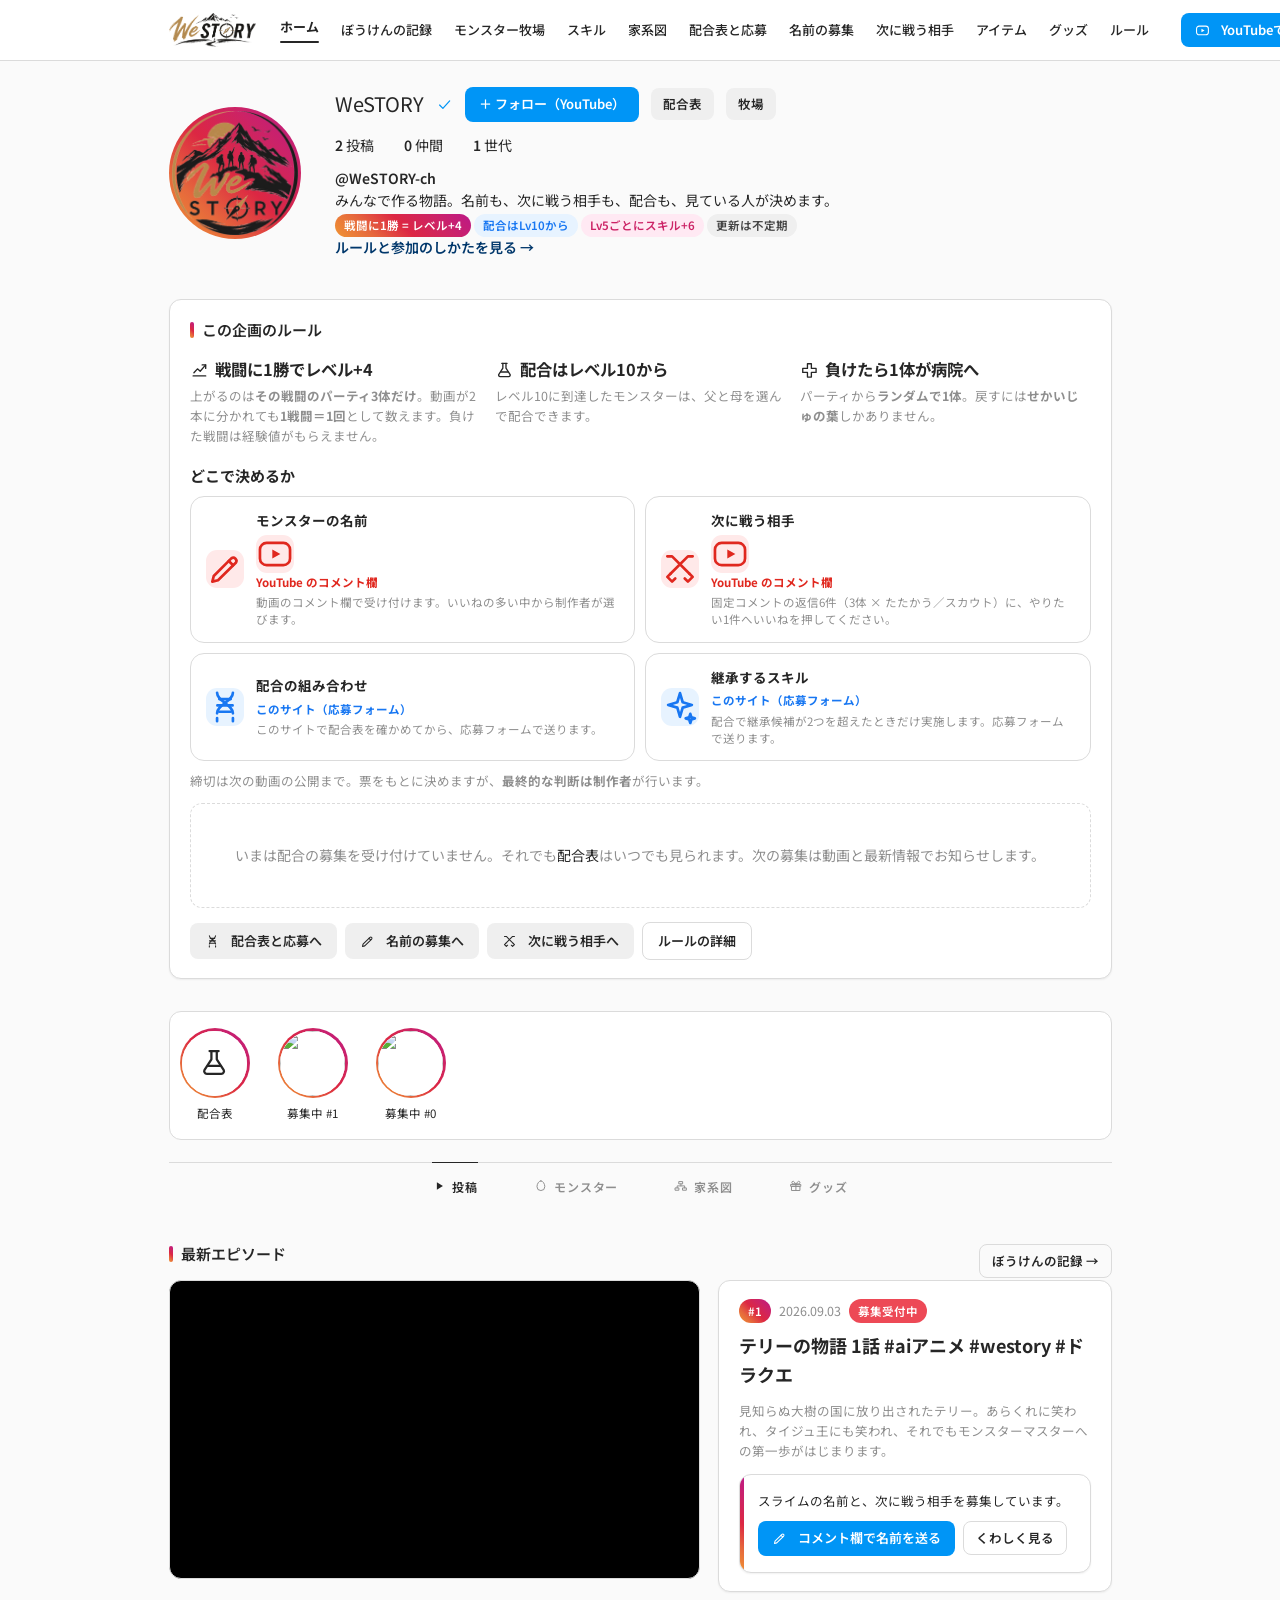
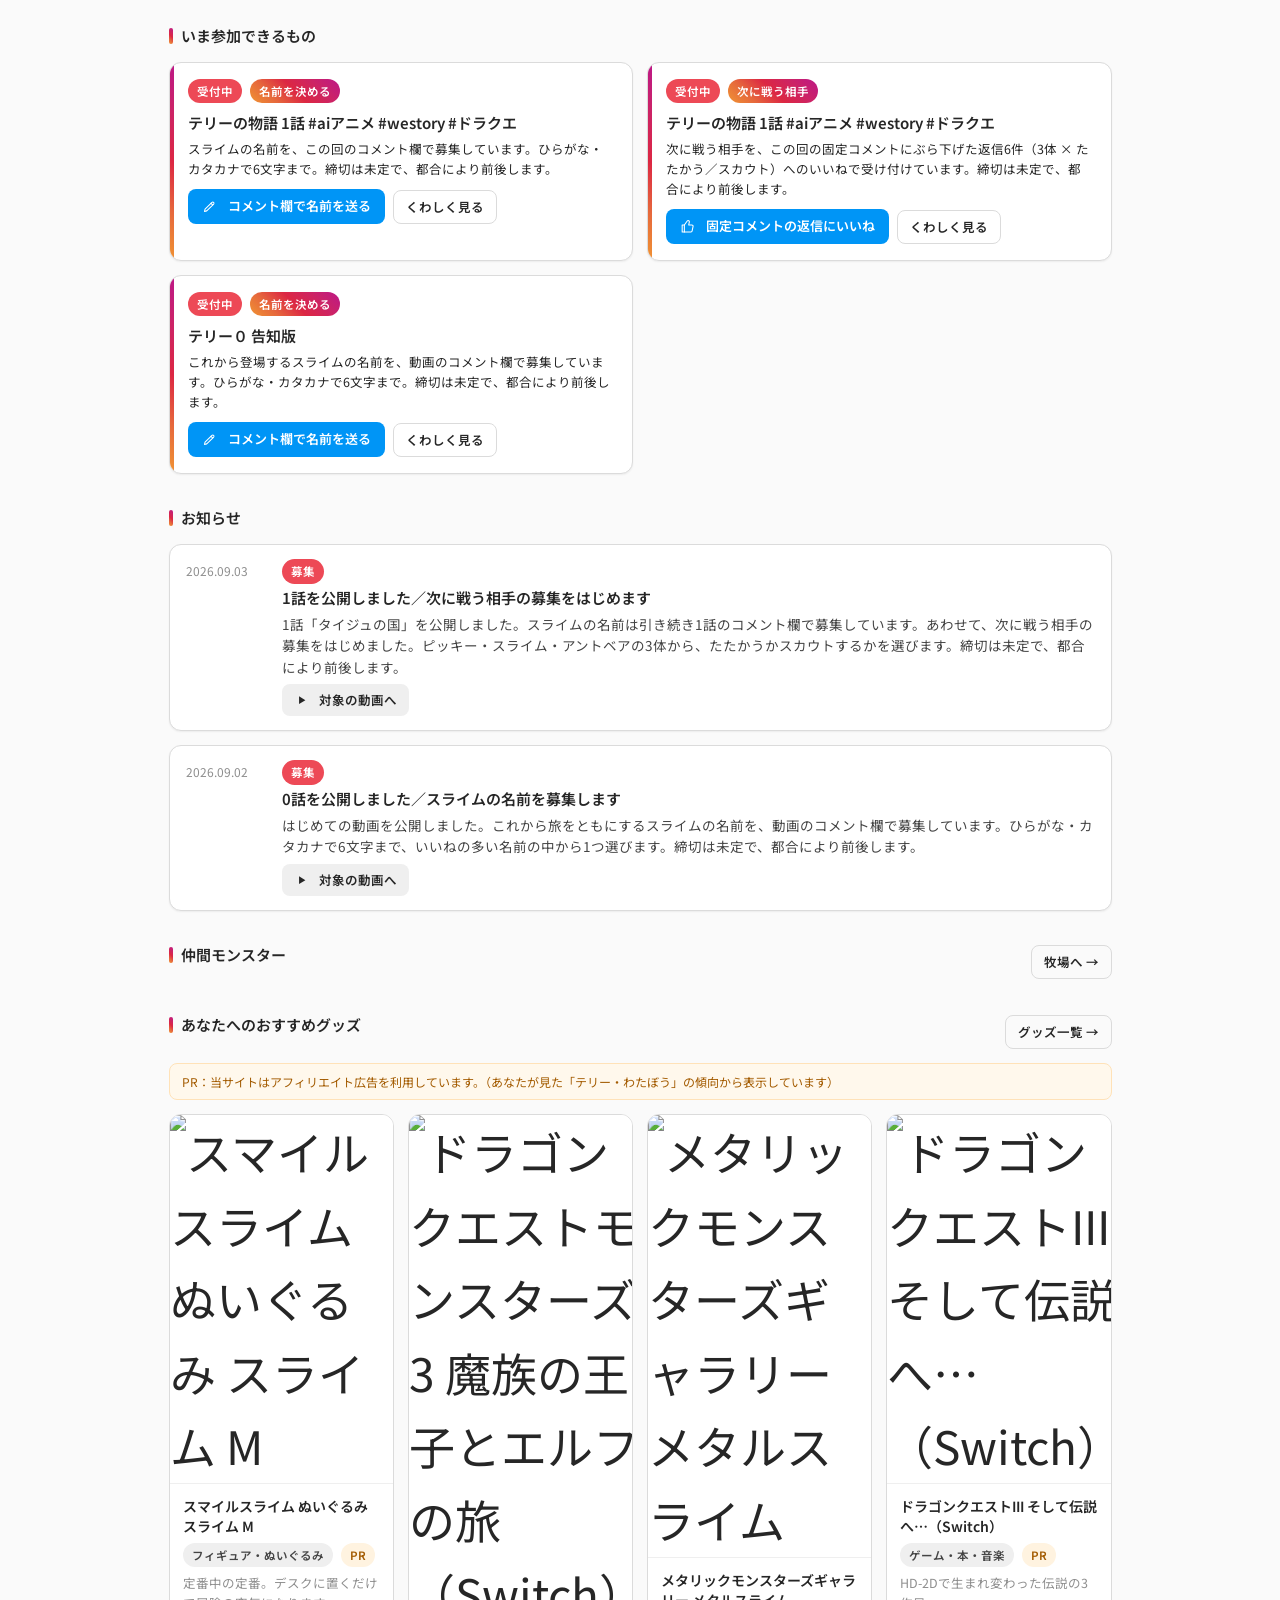
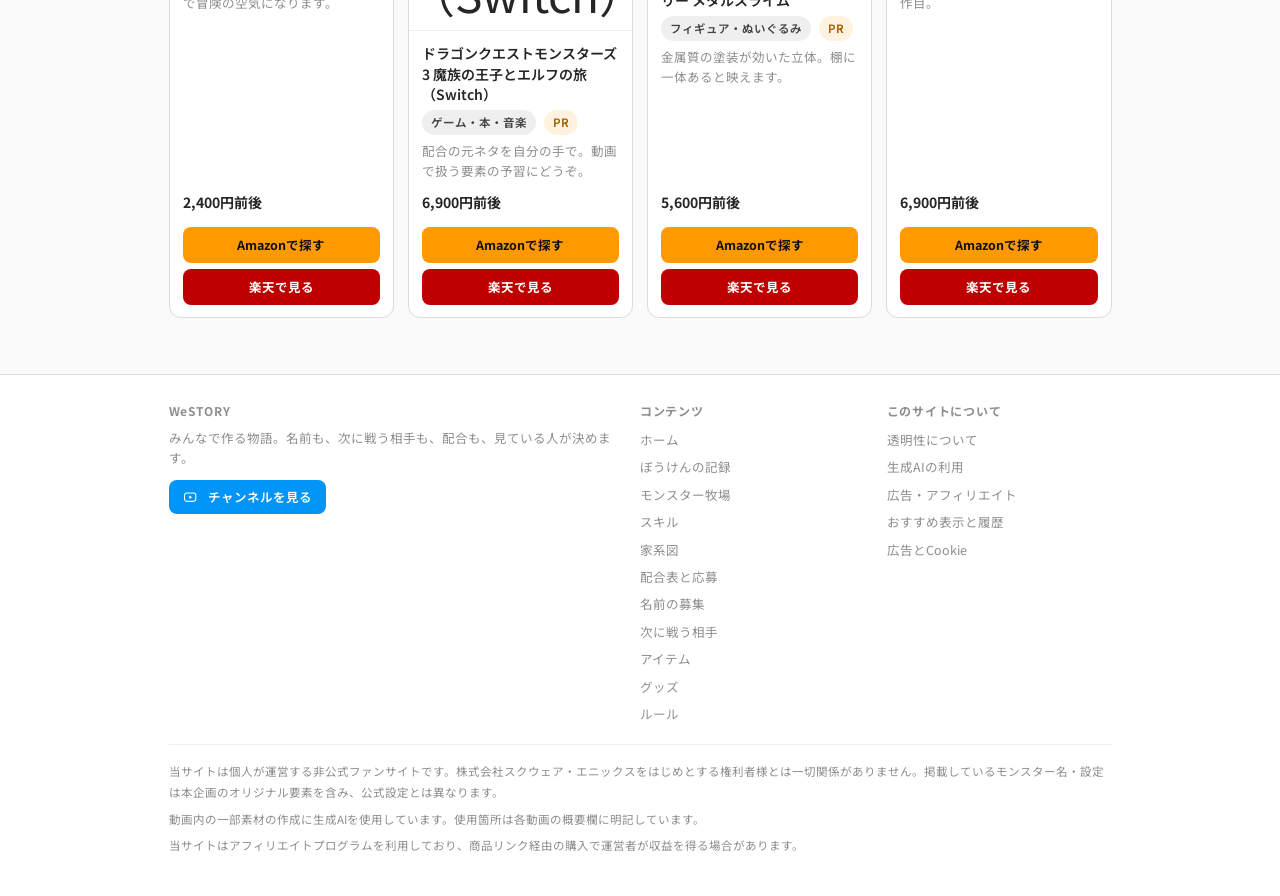
==== commit 4726ad48: "1話を公開、1話に名前と次に戦う相手の2募集を掲載、複数募集の表示に対応" ====
--- a/index.html
+++ b/index.html
@@ -147,10 +147,12 @@
   breed:  {label:'配合の組み合わせ',  where:'web',     url:'breed.html', form:'breed', ic:'breed', cta:'配合表を見て応募する'},
   skill:  {label:'継承するスキル',    where:'web',     url:'skills.html', form:'skill', ic:'skill', cta:'継承スキルに応募する'}
 };
-function voteCta(ep){
-  var esc=App.esc, t=VOTE_TYPE[ep.voteType]||{where:'youtube',ic:'play',cta:'動画のコメント欄へ'};
+// key を渡すとその募集だけ。省略すると1本目（voteTypes の先頭 or voteType）。
+function voteCta(ep, key){
+  var esc=App.esc, k=key||App.voteTypesOf(ep)[0];
+  var t=VOTE_TYPE[k]||{where:'youtube',ic:'play',cta:'動画のコメント欄へ'};
   var ic=App.icon(t.ic||'play');
-  var note=ep.voteNote||(t.where==='web'
+  var note=(key?(ep.voteNotes&&ep.voteNotes[key]):ep.voteNote)||ep.voteNote||(t.where==='web'
     ? 'このサイトに貼った応募フォームから送れます。'
     : '動画のコメント欄で受け付けます。');
   var btn;
@@ -187,7 +189,7 @@
 
   // ルールカードに付随する「いまの配合募集」
   (function(){
-    var b = App.EPISODES.filter(function(e){ return e.voteType==='breed' && e.voteStatus==='受付中'; })
+    var b = App.EPISODES.filter(function(e){ return App.hasVote(e,'breed') && e.voteStatus==='受付中'; })
       .sort(function(a,c){ return (c.date||'').localeCompare(a.date||''); })[0];
     var fu = App.formUrl('breed');
     App.$('#ruleVote').innerHTML = b
@@ -251,14 +253,19 @@
   }
 
   // 投票受付中
+  // 1本の動画で2つ募集していることがあるので、種類ごとに1枠ずつ出す
   var open = App.EPISODES.filter(function(e){return e.voteStatus==='受付中'});
-  App.$('#openVotes').innerHTML = open.length
-    ? '<div class="grid g2">' + open.map(function(e){
-        var typ = VOTE_TYPE[e.voteType] || {label:'募集'};
-        return '<div class="vote-box"><div class="row"><span class="badge live">受付中</span><span class="badge gold">'+esc(typ.label)+'</span>'+
-          (e.voteDeadline?'<span class="badge">締切 '+esc(App.fmtDate(e.voteDeadline))+'</span>':'')+'</div>'+
-          '<h3 style="margin:8px 0 4px">'+esc(e.title)+'</h3>'+voteCta(e)+'</div>';
-      }).join('') + '</div>'
+  var boxes = [];
+  open.forEach(function(e){
+    App.voteTypesOf(e).forEach(function(k){
+      var typ = VOTE_TYPE[k] || {label:'募集'};
+      boxes.push('<div class="vote-box"><div class="row"><span class="badge live">受付中</span><span class="badge gold">'+esc(typ.label)+'</span>'+
+        (e.voteDeadline?'<span class="badge">締切 '+esc(App.fmtDate(e.voteDeadline))+'</span>':'')+'</div>'+
+        '<h3 style="margin:8px 0 4px">'+esc(e.title)+'</h3>'+voteCta(e, k)+'</div>');
+    });
+  });
+  App.$('#openVotes').innerHTML = boxes.length
+    ? '<div class="grid g2">' + boxes.join('') + '</div>'
     : '<div class="empty">いま受付中の募集はありません。次の動画の公開をお待ちください。</div>';
 
   // お知らせ（news.html を廃止してここへ統合したので全件出す）
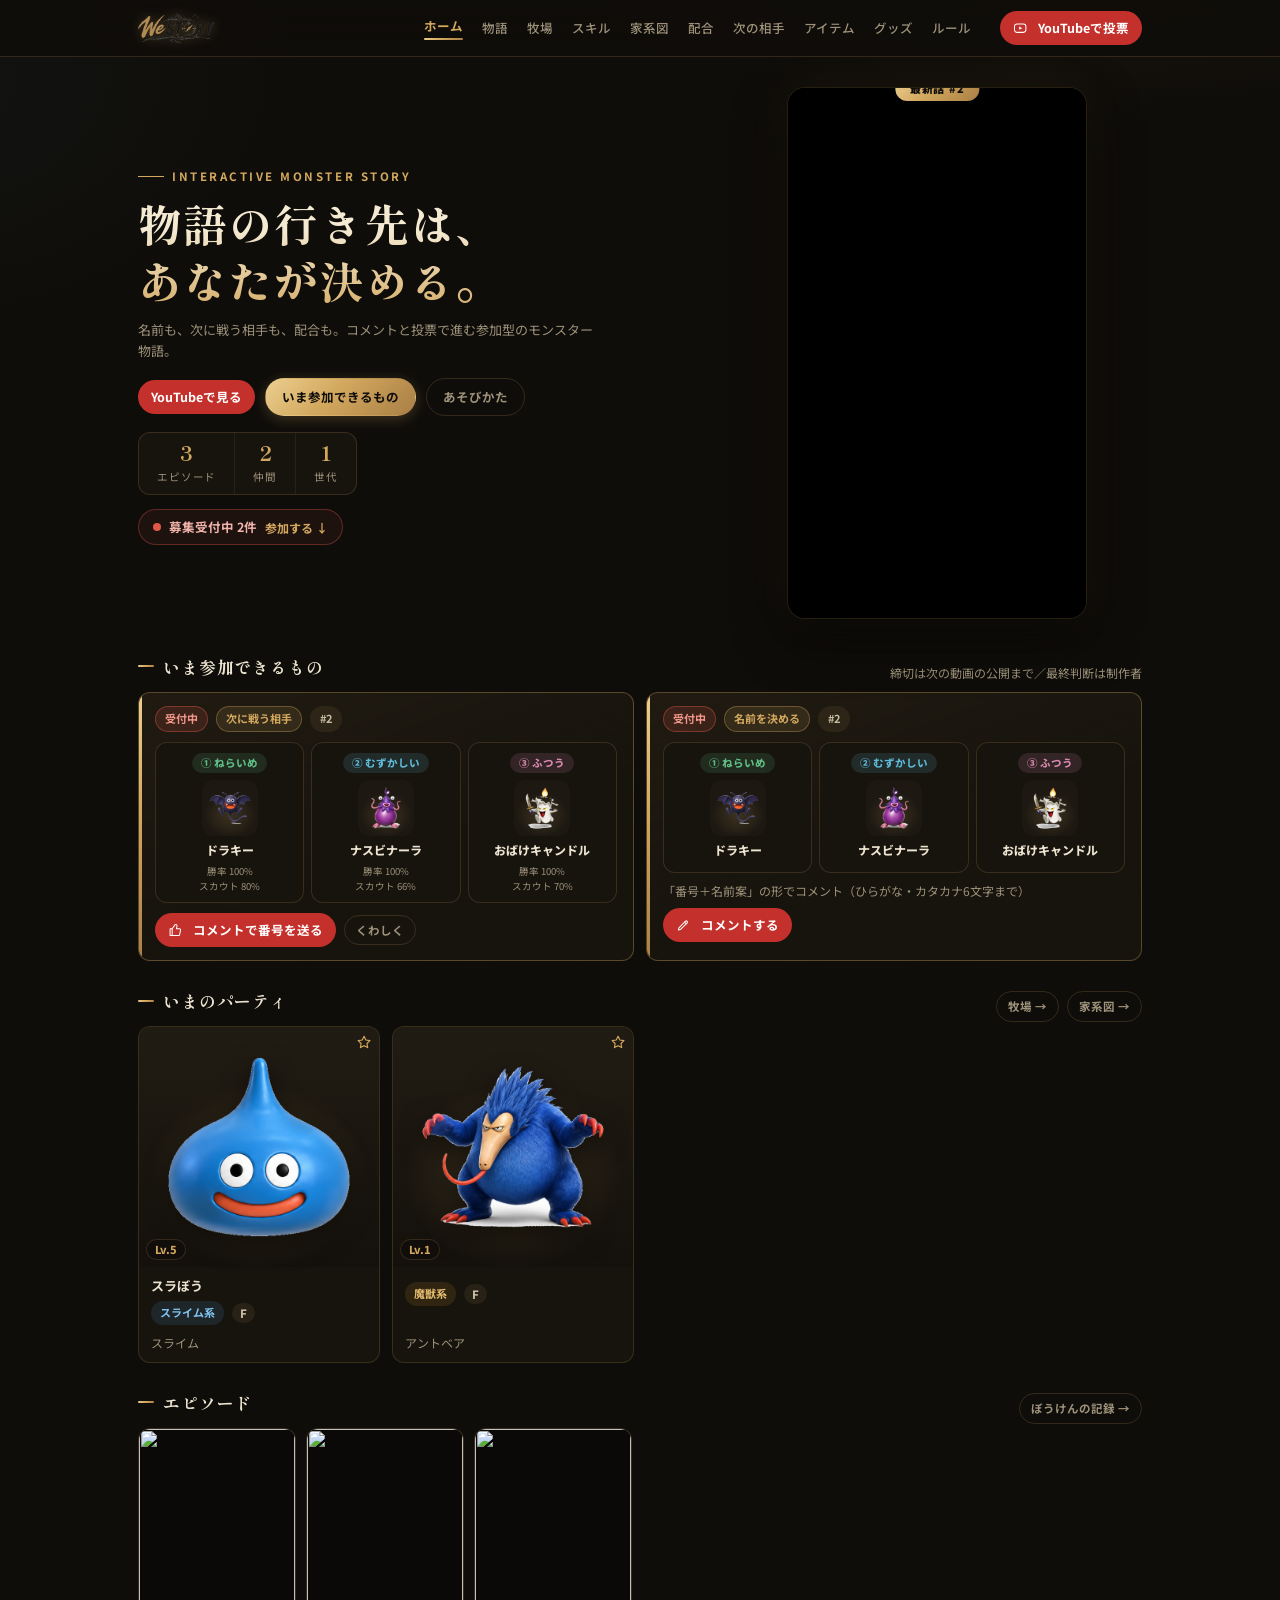
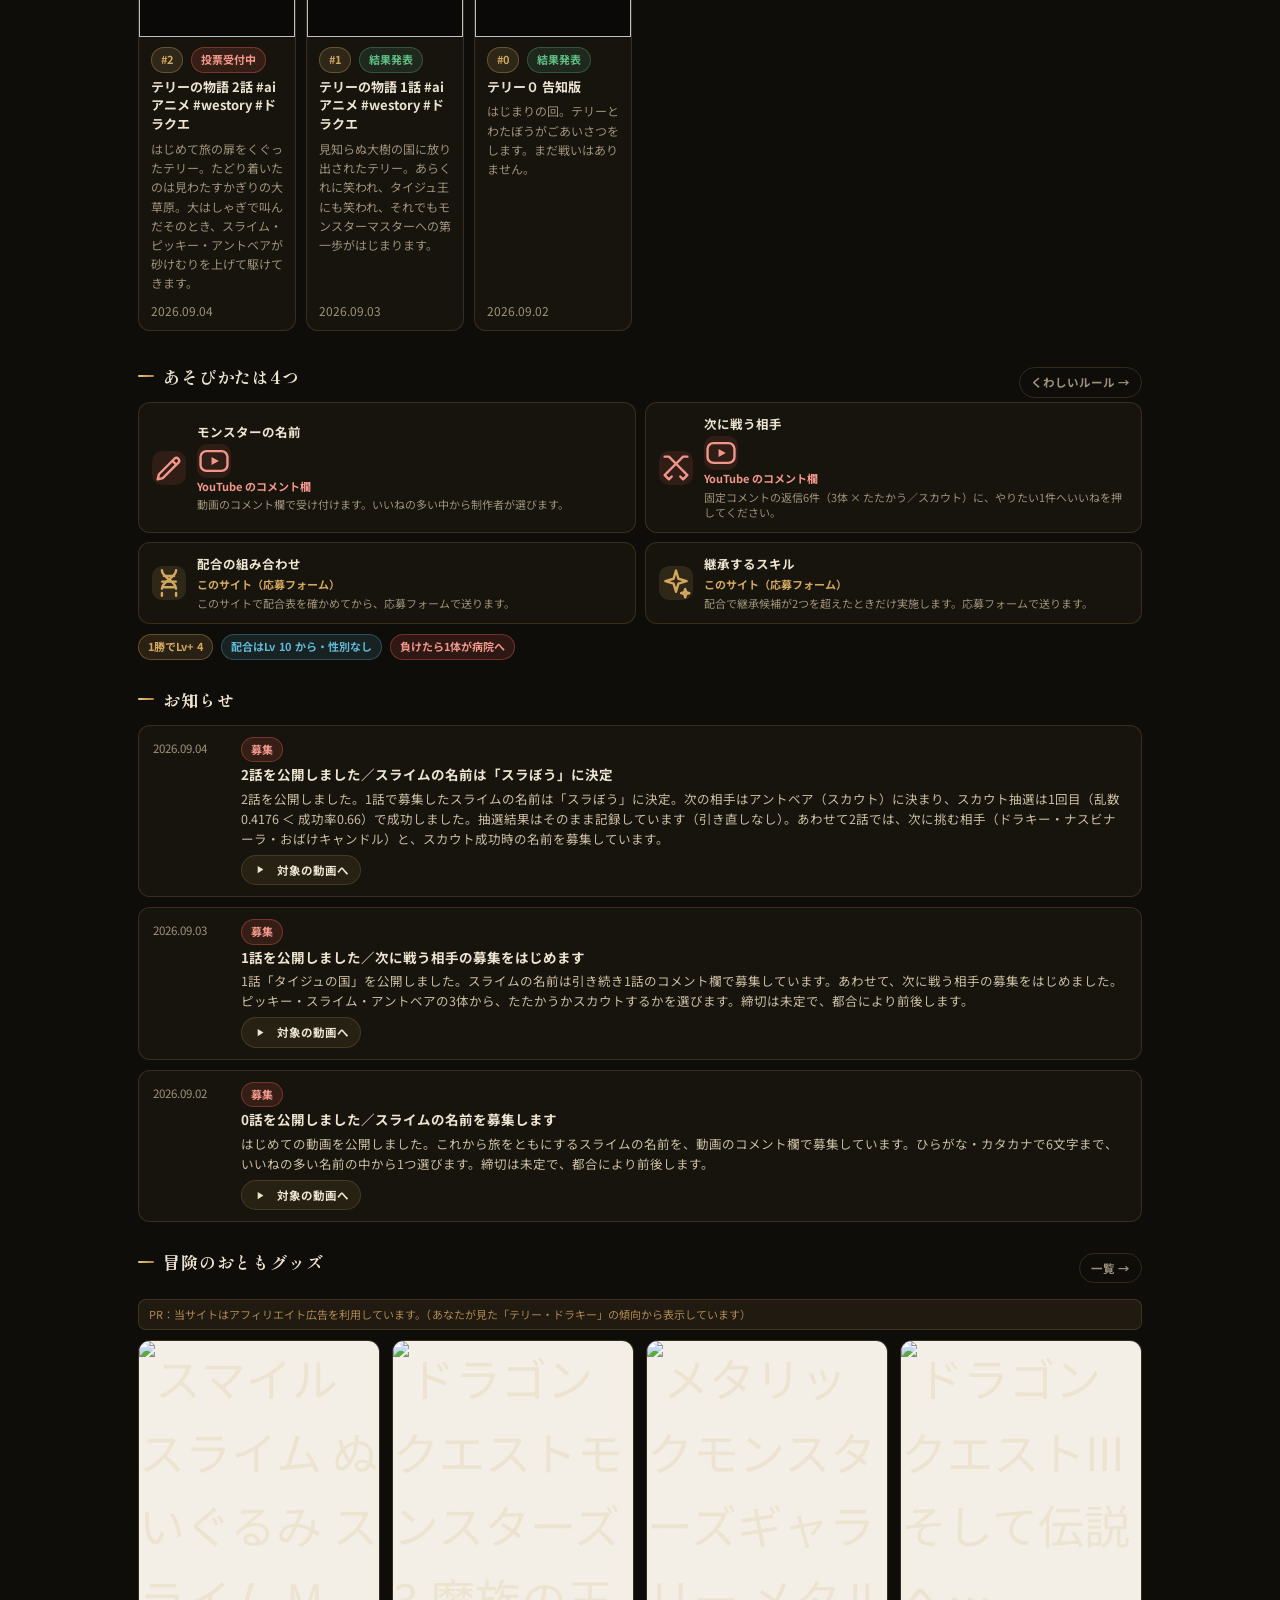
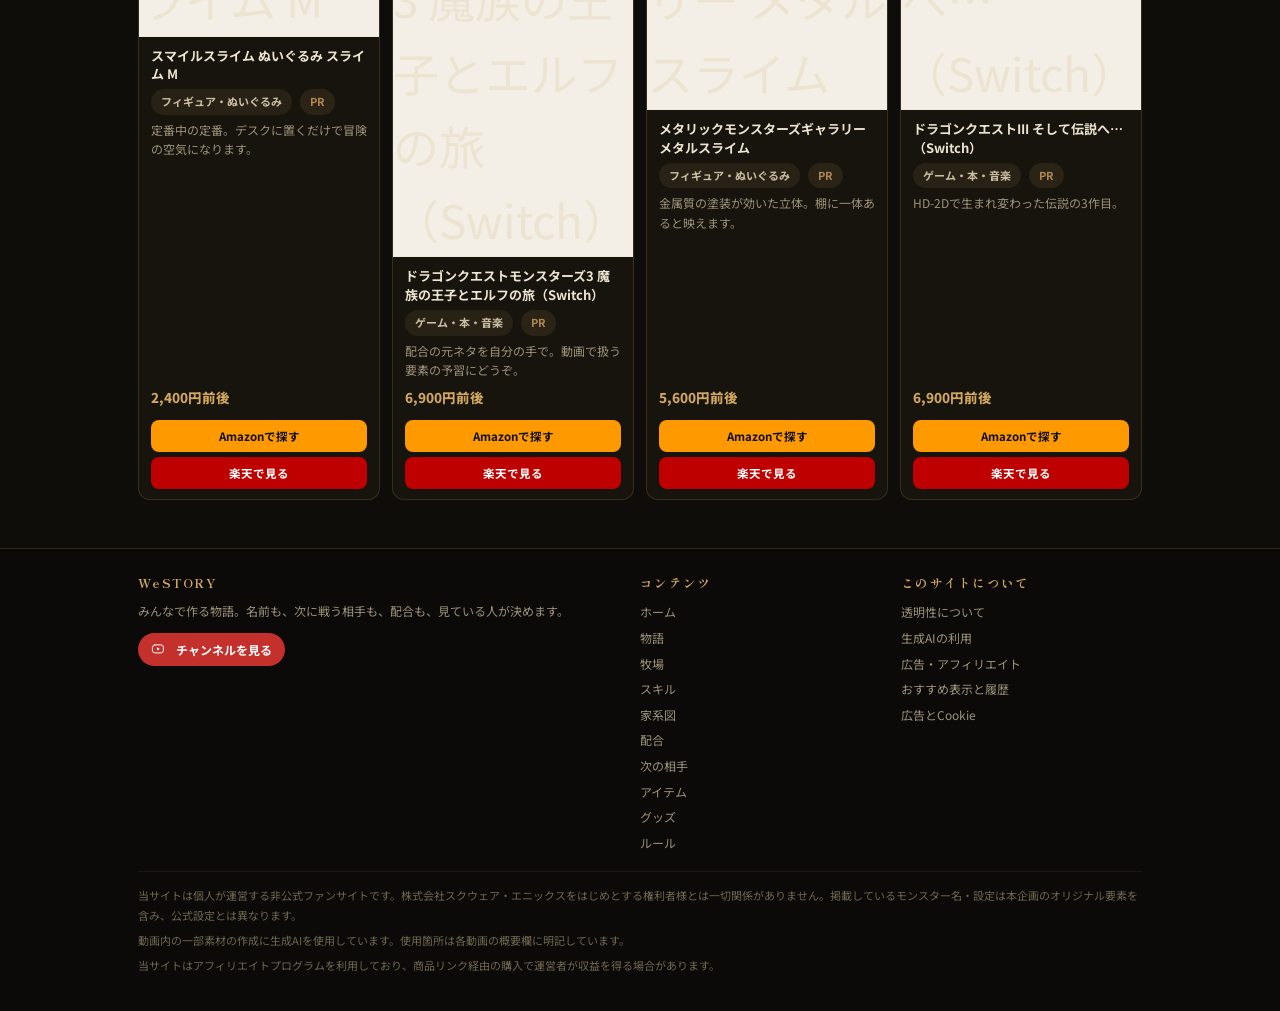
==== commit 8e1c7ec9: "モンスター画像を正面切り抜きに統一(67体)・候補カードを画像つき横並びに・スマホ最適化・2話EP002と1話の結果(スラぼう/アントベア)を掲載 Co-Authored-By: Claude Opu" ====
--- a/index.html
+++ b/index.html
@@ -1,297 +1,253 @@
-<!DOCTYPE html>
-<html lang="ja">
-<head>
-<meta charset="utf-8">
-<meta name="viewport" content="width=device-width,initial-scale=1">
-<title>WeSTORY｜みんなで作る物語</title>
-<meta name="description" content="みんなでモンスターの名前・次に戦う相手・配合先を決める参加型チャンネルの公式サイト。仲間にしたモンスターの配合表も見られます。">
-<!-- seo:start -->
-<link rel="canonical" href="https://westory-ch.github.io/">
-<meta property="og:type" content="website">
-<meta property="og:site_name" content="WeSTORY">
-<meta property="og:title" content="WeSTORY｜みんなで作る物語">
-<meta property="og:description" content="みんなでモンスターの名前・次に戦う相手・配合先を決める参加型チャンネルの公式サイト。仲間にしたモンスターの配合表も見られます。">
-<meta property="og:url" content="https://westory-ch.github.io/">
-<meta property="og:image" content="https://westory-ch.github.io/assets/brand/logo_mark.png">
-<meta name="twitter:card" content="summary_large_image">
-<link rel="icon" href="assets/brand/logo_mark.png" type="image/png">
-<link rel="apple-touch-icon" href="assets/brand/apple-touch-icon.png">
-<meta name="theme-color" content="#b08850">
-<!-- seo:end -->
-<link rel="stylesheet" href="assets/css/style.css">
-</head>
-<body>
-
-<div class="wrap">
-
-  <!-- プロフィールヘッダー -->
-  <section class="ig-profile">
-    <div class="ig-avatar"><img src="assets/brand/logo_mark.png" alt="WeSTORY"></div>
-    <div class="ig-info">
-      <div class="ig-name">
-        <h1 id="igName"></h1>
-        <span class="ig-verified" title="視聴者参加型企画"><span class="ic" data-ic="check"></span></span>
-        <a class="yt-btn" id="heroYt" href="#" target="_blank" rel="noopener">＋ フォロー（YouTube）</a>
-        <a class="btn sm" href="breed.html">配合表</a>
-        <a class="btn sm" href="monsters.html">牧場</a>
-      </div>
-      <div class="ig-stats">
-        <span><b id="stEp">0</b> 投稿</span>
-        <span><b id="stMon">0</b> 仲間</span>
-        <span><b id="stGen">0</b> 世代</span>
-      </div>
-      <div class="ig-bio">
-        <div class="h" id="igHandle"></div>
-        <div id="igLead"></div>
-        <div class="small muted" id="heroRules" style="margin-top:2px"></div>
-        <a class="link" href="rules.html">ルールと参加のしかたを見る →</a>
-      </div>
-    </div>
-  </section>
-
-  <!-- この企画のルール＋参加のしかた（最上部） -->
-  <section class="section" id="rules">
-    <div class="panel">
-      <h2 class="sec">この企画のルール</h2>
-      <div class="grid g3">
-        <div><h3 style="margin:0 0 4px"><span class="ic" data-ic="level"></span>戦闘に1勝でレベル+4</h3><p class="small muted" style="margin:0">上がるのは<b>その戦闘のパーティ3体だけ</b>。動画が2本に分かれても<b>1戦闘＝1回</b>として数えます。負けた戦闘は経験値がもらえません。</p></div>
-        <div><h3 style="margin:0 0 4px"><span class="ic" data-ic="flask"></span>配合はレベル10から</h3><p class="small muted" style="margin:0">レベル10に到達したモンスターは、父と母を選んで配合できます。</p></div>
-        <div><h3 style="margin:0 0 4px"><span class="ic" data-ic="cross"></span>負けたら1体が病院へ</h3><p class="small muted" style="margin:0">パーティから<b>ランダムで1体</b>。戻すには<b>せかいじゅの葉</b>しかありません。</p></div>
-      </div>
-
-      <h3 class="sec" style="margin:18px 0 8px;font-size:15px">どこで決めるか</h3>
-      <div id="voteMap"></div>
-      <p class="small muted" style="margin:10px 0 0">締切は次の動画の公開まで。票をもとに決めますが、<b>最終的な判断は制作者</b>が行います。</p>
-      <div id="ruleVote"></div>
-      <div class="row" style="margin-top:14px">
-        <a class="btn" href="breed.html"><span class="ic" data-ic="breed"></span>配合表と応募へ</a>
-        <a class="btn" href="names.html"><span class="ic" data-ic="pen"></span>名前の募集へ</a>
-        <a class="btn" href="scout.html"><span class="ic" data-ic="battle"></span>次に戦う相手へ</a>
-        <a class="btn ghost" href="rules.html">ルールの詳細</a>
-      </div>
-    </div>
-  </section>
-
-  <!-- ストーリー -->
-  <div class="stories" id="stories"></div>
-
-  <!-- タブ -->
-  <nav class="ig-tabs">
-    <a class="on" href="#feed"><span class="ic" data-ic="play"></span>投稿</a>
-    <a href="monsters.html"><span class="ic" data-ic="egg"></span>モンスター</a>
-    <a href="tree.html"><span class="ic" data-ic="tree"></span>家系図</a>
-    <a href="goods.html"><span class="ic" data-ic="gift"></span>グッズ</a>
-  </nav>
-
-  <!-- 最新エピソード -->
-  <section class="section">
-    <div class="spread">
-      <h2 class="sec">最新エピソード</h2>
-      <a class="btn ghost sm" href="story.html">ぼうけんの記録 →</a>
-    </div>
-    <div class="two-col" id="latestWrap">
-      <div id="latestEmbed"></div>
-      <div id="latestInfo"></div>
-    </div>
-  </section>
-
-  <!-- 募集受付中 -->
-  <section class="section" id="openVoteSec">
-    <h2 class="sec">いま参加できるもの</h2>
-    <div id="openVotes"></div>
-  </section>
-
-  <!-- お知らせ（旧・最新情報ページをここへ統合） -->
-  <section class="section" id="news">
-    <h2 class="sec">お知らせ</h2>
-    <div class="tl" id="newsList"></div>
-  </section>
-
-  <!-- 注目モンスター -->
-  <section class="section">
-    <div class="spread">
-      <h2 class="sec">仲間モンスター</h2>
-      <a class="btn ghost sm" href="monsters.html">牧場へ →</a>
-    </div>
-    <div class="grid g4" id="monList"></div>
-  </section>
-
-  <!-- あなたへのおすすめ -->
-  <section class="section">
-    <div class="spread">
-      <h2 class="sec">あなたへのおすすめグッズ</h2>
-      <a class="btn ghost sm" href="goods.html">グッズ一覧 →</a>
-    </div>
-    <p class="pr-note">PR：当サイトはアフィリエイト広告を利用しています。<span id="recWhy"></span></p>
-    <div class="grid g4" id="recGoods"></div>
-  </section>
-
-</div>
-
-<script src="data/site.js"></script>
-<script src="data/monsters.js"></script>
-<script src="data/teri.js"></script>
-<script src="data/episodes.js"></script>
-<script src="data/goods.js"></script>
-<script src="data/news.js"></script>
-<script src="data/story.js"></script>
-<script src="assets/js/app.js"></script>
-<script>
-// 募集の種類ごとに「どこで決めるか」（site.js の polls と対応）
-//   youtube = 動画のコメント欄／固定コメントの返信にいいね
-//   web     = このサイトに貼った応募フォーム（Googleフォーム）
-var VOTE_TYPE = {
-  name:   {label:'名前を決める',      where:'youtube', url:'names.html', ic:'pen',   cta:'コメント欄で名前を送る'},
-  battle: {label:'次に戦う相手',      where:'youtube', url:'scout.html', ic:'like',  cta:'固定コメントの返信にいいね'},
-  scout:  {label:'次に戦う相手',      where:'youtube', url:'scout.html', ic:'like',  cta:'固定コメントの返信にいいね'},
-  breed:  {label:'配合の組み合わせ',  where:'web',     url:'breed.html', form:'breed', ic:'breed', cta:'配合表を見て応募する'},
-  skill:  {label:'継承するスキル',    where:'web',     url:'skills.html', form:'skill', ic:'skill', cta:'継承スキルに応募する'}
-};
-// key を渡すとその募集だけ。省略すると1本目（voteTypes の先頭 or voteType）。
-function voteCta(ep, key){
-  var esc=App.esc, k=key||App.voteTypesOf(ep)[0];
-  var t=VOTE_TYPE[k]||{where:'youtube',ic:'play',cta:'動画のコメント欄へ'};
-  var ic=App.icon(t.ic||'play');
-  var note=(key?(ep.voteNotes&&ep.voteNotes[key]):ep.voteNote)||ep.voteNote||(t.where==='web'
-    ? 'このサイトに貼った応募フォームから送れます。'
-    : '動画のコメント欄で受け付けます。');
-  var btn;
-  if(t.where==='web'){
-    var u=t.form?App.formUrl(t.form):'';
-    btn=(u?'<a class="btn gold" href="'+esc(u)+'" target="_blank" rel="noopener">'+ic+esc(t.cta)+'</a>':
-          '<span class="badge">フォームは準備中です</span>')+
-      '<a class="btn ghost sm" href="'+esc(t.url)+'">くわしく見る</a>';
-  }else{
-    btn='<a class="yt-btn" href="'+esc(App.ytWatch(ep))+'" target="_blank" rel="noopener">'+ic+esc(t.cta)+'</a>'+
-      (t.url?'<a class="btn ghost sm" href="'+esc(t.url)+'">くわしく見る</a>':'');
-  }
-  return '<p class="small" style="margin:0 0 10px">'+esc(note)+'</p><div class="row">'+btn+'</div>';
-}
-function pageInit(){
-  var S=App.SITE, esc=App.esc;
-
-  // プロフィールヘッダー
-  App.$('#igName').textContent = S.siteName || '';
-  App.$('#igHandle').textContent = S.channelHandle || '';
-  App.$('#igLead').textContent = S.tagline || '';
-  App.$('#heroYt').href = S.channelUrl || '#';
-  App.$('#stEp').textContent = App.EPISODES.length;
-  App.$('#stMon').textContent = App.MONSTERS.length;
-  App.$('#stGen').textContent = App.maxGeneration();
-  App.$('#heroRules').innerHTML =
-    '<span class="badge gold">戦闘に1勝 = レベル+' + esc(S.rules.levelPerWin) + '</span> ' +
-    '<span class="badge cyan">配合はLv' + esc(S.rules.breedMinLevel) + 'から</span> ' +
-    '<span class="badge pink">Lv' + esc(S.skillPoint.perLevels) + 'ごとにスキル+' + esc(S.skillPoint.perAmount) + '</span> ' +
-    '<span class="badge">更新は不定期</span>';
-
-  // どこで決めるか（site.js の polls が唯一の正解）
-  App.$('#voteMap').innerHTML = App.voteMapHtml();
-
-  // ルールカードに付随する「いまの配合募集」
-  (function(){
-    var b = App.EPISODES.filter(function(e){ return App.hasVote(e,'breed') && e.voteStatus==='受付中'; })
-      .sort(function(a,c){ return (c.date||'').localeCompare(a.date||''); })[0];
-    var fu = App.formUrl('breed');
-    App.$('#ruleVote').innerHTML = b
-      ? '<div class="vote-box" style="margin-top:12px">'+
-          '<div class="row"><span class="badge live">配合の応募 受付中</span><span class="badge gold">#'+esc(b.no)+'</span>'+
-          (b.voteDeadline?'<span class="badge">締切 '+esc(App.fmtDate(b.voteDeadline))+'</span>':'')+'</div>'+
-          '<h3 style="margin:8px 0 4px">'+esc(b.title)+'</h3>'+
-          '<p class="small" style="margin:0 0 10px">'+esc(b.voteNote||'このサイトで配合表を確かめてから、応募フォームで送ってください。')+'</p>'+
-          '<div class="row">'+
-          (fu?'<a class="btn gold" href="'+esc(fu)+'" target="_blank" rel="noopener">'+App.icon('breed')+'応募フォームをひらく</a>':
-              '<span class="badge">フォームは準備中です</span>')+
-          '<a class="btn ghost sm" href="breed.html">'+App.icon('flask')+'配合表を見る</a>'+
-          '<a class="btn ghost sm" href="'+esc(App.ytWatch(b))+'" target="_blank" rel="noopener">この回の動画を見る</a></div>'+
-        '</div>'
-      : '<div class="empty" style="margin-top:12px">いまは配合の募集を受け付けていません。'+
-        'それでも<a href="breed.html">配合表</a>はいつでも見られます。次の募集は動画と最新情報でお知らせします。</div>';
-  })();
-
-  // ストーリー（投票受付中を先頭に、あとは新着順）
-  (function(){
-    var sorted = App.EPISODES.slice().sort(function(a,b){
-      var av=(a.voteStatus==='受付中')?1:0, bv=(b.voteStatus==='受付中')?1:0;
-      if(av!==bv) return bv-av;
-      return (b.date||'').localeCompare(a.date||'');
-    });
-    var html = sorted.slice(0,10).map(function(e){
-      var m = (e.monsters||[]).map(App.getMon).filter(Boolean)[0];
-      var seen = e.voteStatus!=='受付中';
-      return '<a class="story'+(seen?' seen':'')+'" href="'+esc(App.ytWatch(e))+'" target="_blank" rel="noopener" '+
-        'onclick="App.track.viewEpisode(App.getEp(\''+esc(e.id)+'\'))">'+
-        '<span class="ring"><i>'+(App.ytThumb(e)?'<img src="'+esc(App.ytThumb(e))+'" alt="">':(m&&m.img?'<img src="'+esc(m.img)+'" alt="">':App.icon('play')))+'</i></span>'+
-        '<span class="nm">'+(e.voteStatus==='受付中'?'募集中 ':'')+'#'+esc(e.no)+'</span></a>';
-    }).join('');
-    App.$('#stories').innerHTML = '<a class="story" href="breed.html"><span class="ring"><i>'+App.icon('flask')+'</i></span><span class="nm">配合表</span></a>' + html;
-  })();
-
-  // 最新エピソード
-  var eps = App.EPISODES.slice().sort(function(a,b){return (b.date||'').localeCompare(a.date||'')});
-  var ep = eps[0];
-  if(ep){
-    App.track.viewEpisode(ep);
-    var emb = App.ytEmbed(ep);
-    App.$('#latestEmbed').innerHTML = '<div class="embed">' + (emb
-      ? '<iframe src="'+esc(emb)+'" title="'+esc(ep.title)+'" allowfullscreen loading="lazy" referrerpolicy="strict-origin-when-cross-origin"></iframe>'
-      : '<div class="ph"><div style="font-size:40px">'+App.icon('play')+'</div><div>動画ID未設定<br><span class="small">data/episodes.js の youtubeId を入れると<br>ここに動画が埋め込まれます</span></div></div>') + '</div>';
-
-    var mons = (ep.monsters||[]).map(App.getMon).filter(Boolean);
-    App.$('#latestInfo').innerHTML =
-      '<div class="panel" style="height:100%">' +
-        '<div class="row small"><span class="badge gold">#'+esc(ep.no)+'</span><span class="muted">'+esc(App.fmtDate(ep.date))+'</span>'+
-        (ep.voteStatus==='受付中'?'<span class="badge live">募集受付中</span>':'')+'</div>' +
-        '<h3 style="margin:8px 0 6px;font-size:18px">'+esc(ep.title)+'</h3>' +
-        '<p class="small muted">'+esc(ep.summary||'')+'</p>' +
-        (mons.length?'<div class="row small" style="margin:8px 0">'+mons.map(function(m){
-          return '<a class="badge" href="monster.html?id='+encodeURIComponent(m.id)+'">'+esc(m.emoji||'')+' '+esc(m.name)+'</a>';
-        }).join('')+'</div>':'') +
-        (ep.voteStatus==='受付中'
-          ? '<div class="vote-box" style="margin-top:10px">'+voteCta(ep)+'</div>'
-          : (ep.result?'<div class="panel soft" style="margin-top:10px"><b class="dot" style="color:var(--gold)">結果</b><div>'+esc(ep.result)+'</div></div>':'')) +
-      '</div>';
-  }
-
-  // 投票受付中
-  // 1本の動画で2つ募集していることがあるので、種類ごとに1枠ずつ出す
-  var open = App.EPISODES.filter(function(e){return e.voteStatus==='受付中'});
-  var boxes = [];
-  open.forEach(function(e){
-    App.voteTypesOf(e).forEach(function(k){
-      var typ = VOTE_TYPE[k] || {label:'募集'};
-      boxes.push('<div class="vote-box"><div class="row"><span class="badge live">受付中</span><span class="badge gold">'+esc(typ.label)+'</span>'+
-        (e.voteDeadline?'<span class="badge">締切 '+esc(App.fmtDate(e.voteDeadline))+'</span>':'')+'</div>'+
-        '<h3 style="margin:8px 0 4px">'+esc(e.title)+'</h3>'+voteCta(e, k)+'</div>');
-    });
-  });
-  App.$('#openVotes').innerHTML = boxes.length
-    ? '<div class="grid g2">' + boxes.join('') + '</div>'
-    : '<div class="empty">いま受付中の募集はありません。次の動画の公開をお待ちください。</div>';
-
-  // お知らせ（news.html を廃止してここへ統合したので全件出す）
-  var news = App.NEWS.slice().sort(function(a,b){return (b.date||'').localeCompare(a.date||'')});
-  App.$('#newsList').innerHTML = news.map(function(n){
-    var ep = n.epId ? App.getEp(n.epId) : null;
-    return '<div class="tl-item"><div class="tl-date">'+esc(App.fmtDate(n.date))+'</div><div class="tl-body">'+
-      '<div class="row small" style="margin-bottom:2px"><span class="badge'+(n.type==='募集'?' live':'')+'">'+esc(n.type)+'</span></div>'+
-      '<h3>'+esc(n.title)+'</h3><p>'+esc(n.body)+'</p>'+
-      (ep?'<p style="margin-top:6px"><a class="btn sm" href="'+esc(App.ytWatch(ep))+'" target="_blank" rel="noopener">'+App.icon('play')+'対象の動画へ</a></p>':'')+
-      '</div></div>';
-  }).join('') || '<div class="empty">まだお知らせはありません。募集や配合の結果はここに出します。</div>';
-
-  // モンスター
-  App.$('#monList').innerHTML = App.MONSTERS.slice()
-    .sort(function(a,b){return (b.level||0)-(a.level||0)}).slice(0,8)
-    .map(App.monsterCardHtml).join('');
-
-  // おすすめ
-  var rec = App.recommendGoods(4);
-  App.$('#recGoods').innerHTML = rec.map(App.goodsCardHtml).join('');
-  var why = App.hasHistory()
-    ? '（あなたが見た「' + App.topInterests(2).map(esc).join('・') + '」の傾向から表示しています）'
-    : '（まだ閲覧履歴がないため、人気順で表示しています）';
-  App.$('#recWhy').textContent = why;
-}
-</script>
-</body>
-</html>
+<!DOCTYPE html>
+<html lang="ja">
+<head>
+<meta charset="utf-8">
+<meta name="viewport" content="width=device-width,initial-scale=1">
+<title>WeSTORY｜みんなで作る物語</title>
+<meta name="description" content="みんなでモンスターの名前・次に戦う相手・配合先を決める参加型チャンネルの公式サイト。仲間にしたモンスターの配合表も見られます。">
+<!-- seo:start -->
+<link rel="canonical" href="https://westory-ch.github.io/">
+<meta property="og:type" content="website">
+<meta property="og:site_name" content="WeSTORY">
+<meta property="og:title" content="WeSTORY｜みんなで作る物語">
+<meta property="og:description" content="みんなでモンスターの名前・次に戦う相手・配合先を決める参加型チャンネルの公式サイト。仲間にしたモンスターの配合表も見られます。">
+<meta property="og:url" content="https://westory-ch.github.io/">
+<meta property="og:image" content="https://westory-ch.github.io/assets/brand/logo_mark.png">
+<meta name="twitter:card" content="summary_large_image">
+<link rel="icon" href="assets/brand/logo_mark.png" type="image/png">
+<link rel="apple-touch-icon" href="assets/brand/apple-touch-icon.png">
+<meta name="theme-color" content="#b08850">
+<!-- seo:end -->
+<link rel="stylesheet" href="assets/css/style.css?v=20260904141031">
+</head>
+<body>
+
+<div class="wrap">
+
+  <!-- ヒーロー -->
+  <section class="hero">
+    <div>
+      <span class="kicker">Interactive Monster Story</span>
+      <h1>物語の行き先は、<br>あなたが決める。</h1>
+      <p class="sub">名前も、次に戦う相手も、配合も。コメントと投票で進む参加型のモンスター物語。</p>
+      <div class="cta">
+        <a class="yt-btn" id="heroYt" href="#" target="_blank" rel="noopener">YouTubeで見る</a>
+        <a class="btn gold" href="#join">いま参加できるもの</a>
+        <a class="btn ghost" href="rules.html">あそびかた</a>
+      </div>
+      <div class="hero-stats">
+        <span><b id="stEp">0</b><i>エピソード</i></span>
+        <span><b id="stMon">0</b><i>仲間</i></span>
+        <span><b id="stGen">0</b><i>世代</i></span>
+      </div>
+      <div id="liveBar"></div>
+    </div>
+    <div class="hero-video" id="heroVideo"></div>
+  </section>
+
+  <!-- いま参加できる -->
+  <section class="section" id="join">
+    <div class="spread">
+      <h2 class="sec">いま参加できるもの</h2>
+      <span class="small muted">締切は次の動画の公開まで／最終判断は制作者</span>
+    </div>
+    <div id="openVotes"></div>
+  </section>
+
+  <!-- いまのパーティ -->
+  <section class="section">
+    <div class="spread">
+      <h2 class="sec">いまのパーティ</h2>
+      <span class="row">
+        <a class="btn ghost sm" href="monsters.html">牧場 →</a>
+        <a class="btn ghost sm" href="tree.html">家系図 →</a>
+      </span>
+    </div>
+    <div class="grid g4" id="partyList"></div>
+  </section>
+
+  <!-- エピソード -->
+  <section class="section">
+    <div class="spread">
+      <h2 class="sec">エピソード</h2>
+      <a class="btn ghost sm" href="story.html">ぼうけんの記録 →</a>
+    </div>
+    <div class="ep-strip" id="epStrip"></div>
+  </section>
+
+  <!-- あそびかた（要点だけ） -->
+  <section class="section">
+    <div class="spread">
+      <h2 class="sec">あそびかたは4つ</h2>
+      <a class="btn ghost sm" href="rules.html">くわしいルール →</a>
+    </div>
+    <div id="voteMap"></div>
+    <div class="row small muted" style="margin-top:10px">
+      <span class="badge gold">1勝でLv+<span id="rLvWin"></span></span>
+      <span class="badge cyan">配合はLv<span id="rBreedLv"></span>から・性別なし</span>
+      <span class="badge live">負けたら1体が病院へ</span>
+    </div>
+  </section>
+
+  <!-- お知らせ -->
+  <section class="section" id="news">
+    <h2 class="sec">お知らせ</h2>
+    <div class="tl" id="newsList"></div>
+  </section>
+
+  <!-- おすすめグッズ -->
+  <section class="section">
+    <div class="spread">
+      <h2 class="sec">冒険のおともグッズ</h2>
+      <a class="btn ghost sm" href="goods.html">一覧 →</a>
+    </div>
+    <p class="pr-note">PR：当サイトはアフィリエイト広告を利用しています。<span id="recWhy"></span></p>
+    <div class="grid g4" id="recGoods"></div>
+  </section>
+
+</div>
+
+<script src="data/site.js?v=20260904141031"></script>
+<script src="data/monsters.js?v=20260904141031"></script>
+<script src="data/teri.js?v=20260904141031"></script>
+<script src="data/episodes.js?v=20260904141031"></script>
+<script src="data/scout.js?v=20260904141031"></script>
+<script src="data/goods.js?v=20260904141031"></script>
+<script src="data/news.js?v=20260904141031"></script>
+<script src="data/story.js?v=20260904141031"></script>
+<script src="assets/js/app.js?v=20260904141031"></script>
+<script>
+// 募集の種類ごとに「どこで決めるか」（site.js の polls と対応）
+var VOTE_TYPE = {
+  name:   {label:'名前を決める',      where:'youtube', url:'', ic:'pen',   cta:'コメントする'},
+  battle: {label:'次に戦う相手',      where:'youtube', url:'scout.html', ic:'like',  cta:'コメントで番号を送る'},
+  scout:  {label:'次に戦う相手',      where:'youtube', url:'scout.html', ic:'like',  cta:'コメントで番号を送る'},
+  breed:  {label:'配合の組み合わせ',  where:'web',     url:'breed.html', form:'breed', ic:'breed', cta:'配合表を見て応募する'},
+  skill:  {label:'継承するスキル',    where:'web',     url:'skills.html', form:'skill', ic:'skill', cta:'継承スキルに応募する'}
+};
+var NUMS=['①','②','③','④','⑤'];
+// いま受付中の3体をミニカードで（画像は data/scout.js の species から）
+function candCards(chs, withRates){
+  var esc=App.esc;
+  return '<div class="picks mini">'+chs.map(function(c,i){
+    return '<div class="pick lv'+(c.lv||i+1)+'">'+
+      '<span class="tag">'+(NUMS[i]||(i+1))+' '+esc(c.label||'')+'</span>'+
+      App.monImgTag(c.species,'pic')+
+      '<p class="nm">'+esc(c.species)+'</p>'+
+      (withRates
+        ? '<div class="cap">勝率 '+Math.round((c.winRate||0)*100)+'%</div>'+
+          '<div class="cap">スカウト '+Math.round((c.rate||0)*100)+'%</div>'
+        : '')+
+      '</div>';
+  }).join('')+'</div>';
+}
+function voteCta(ep, key){
+  var esc=App.esc, k=key||App.voteTypesOf(ep)[0];
+  var t=VOTE_TYPE[k]||{where:'youtube',ic:'play',cta:'動画のコメント欄へ'};
+  var ic=App.icon(t.ic||'play');
+  var cur=App.scoutNow();
+  var chs=(cur.status==='vote'&&cur.ep===ep.id)?(cur.choices||[]):[];
+  var more=t.url?'<a class="btn ghost sm" href="'+esc(t.url)+'">くわしく</a>':'';
+  var ytBtn='<a class="yt-btn" href="'+esc(App.ytWatch(ep))+'" target="_blank" rel="noopener">'+ic+esc(t.cta)+'</a>';
+
+  // 次に戦う相手：3体の画像＆確率 ＋ 短いCTA
+  if(k==='battle'||k==='scout'){
+    return (chs.length?candCards(chs,true):'')+
+      '<div class="row" style="margin-top:10px">'+ytBtn+more+'</div>';
+  }
+  // 名前：同じ3体の画像 ＋ 短いCTA
+  if(k==='name'){
+    var mx=(App.naming()||{}).maxChars||6;
+    return (chs.length
+        ? candCards(chs,false)+
+          '<p class="small muted" style="margin:8px 0 8px">「番号＋名前案」の形でコメント（ひらがな・カタカナ'+mx+'文字まで）</p>'
+        : '<p class="small muted" style="margin:0 0 8px">ひらがな・カタカナ'+mx+'文字まで。コメント欄で受け付けます。</p>')+
+      '<div class="row">'+ytBtn+'</div>';
+  }
+  // 配合・スキル：このサイトの応募フォーム
+  var note=(key?(ep.voteNotes&&ep.voteNotes[key]):ep.voteNote)||ep.voteNote||'このサイトに貼った応募フォームから送れます。';
+  var u=t.form?App.formUrl(t.form):'';
+  return '<p class="small" style="margin:0 0 8px">'+esc(note)+'</p><div class="row">'+
+    (u?'<a class="btn gold" href="'+esc(u)+'" target="_blank" rel="noopener">'+ic+esc(t.cta)+'</a>'
+      :'<span class="badge">フォームは準備中です</span>')+more+'</div>';
+}
+function pageInit(){
+  var S=App.SITE, esc=App.esc;
+
+  // ヒーロー
+  App.$('#heroYt').href = S.channelUrl || '#';
+  App.$('#stEp').textContent = App.EPISODES.length;
+  App.$('#stMon').textContent = App.MONSTERS.length;
+  App.$('#stGen').textContent = App.maxGeneration();
+  App.$('#rLvWin').textContent = S.rules.levelPerWin;
+  App.$('#rBreedLv').textContent = S.rules.breedMinLevel;
+
+  // 最新話（ショートなので縦長で埋め込む）
+  var eps = App.EPISODES.slice().sort(function(a,b){return (b.date||'').localeCompare(a.date||'')});
+  var ep = eps[0];
+  if(ep){
+    App.track.viewEpisode(ep);
+    var emb = App.ytEmbed(ep);
+    App.$('#heroVideo').innerHTML =
+      '<div class="frame"><span class="tag">最新話 #'+esc(ep.no)+'</span>'+
+      '<div class="embed portrait" style="border:0;border-radius:0">'+(emb
+        ? '<iframe src="'+esc(emb)+'" title="'+esc(ep.title)+'" allowfullscreen loading="lazy" referrerpolicy="strict-origin-when-cross-origin"></iframe>'
+        : '<div class="ph">'+App.icon('play')+'<div class="small">動画は準備中</div></div>')+'</div></div>';
+  }
+
+  // 受付中の件数バー
+  var open = App.EPISODES.filter(function(e){return e.voteStatus==='受付中'});
+  var kinds = [];
+  open.forEach(function(e){ App.voteTypesOf(e).forEach(function(k){ kinds.push(k); }); });
+  App.$('#liveBar').innerHTML = kinds.length
+    ? '<div class="live-bar"><span class="pulse"></span><b>募集受付中 '+kinds.length+'件</b>'+
+      '<a href="#join">参加する ↓</a></div>'
+    : '';
+
+  // いま参加できる（1本の動画で2つ募集していることがあるので種類ごとに1枠）
+  var boxes = [];
+  open.forEach(function(e){
+    App.voteTypesOf(e).forEach(function(k){
+      var typ = VOTE_TYPE[k] || {label:'募集'};
+      boxes.push('<div class="vote-box"><div class="row"><span class="badge live">受付中</span><span class="badge gold">'+esc(typ.label)+'</span>'+
+        (e.voteDeadline?'<span class="badge">締切 '+esc(App.fmtDate(e.voteDeadline))+'</span>':'')+
+        '<span class="badge">#'+esc(e.no)+'</span></div>'+
+        '<div style="margin-top:10px">'+voteCta(e, k)+'</div></div>');
+    });
+  });
+  App.$('#openVotes').innerHTML = boxes.length
+    ? '<div class="grid g2">' + boxes.join('') + '</div>'
+    : '<div class="empty">いま受付中の募集はありません。次の動画の公開をお待ちください。</div>';
+
+  // パーティ
+  var party = App.partyMons();
+  App.$('#partyList').innerHTML = (party.length?party:App.MONSTERS.slice(0,4))
+    .map(App.monsterCardHtml).join('') || '<div class="empty" style="grid-column:1/-1">まだ仲間がいません。</div>';
+
+  // エピソード（新着順）
+  App.$('#epStrip').innerHTML = eps.slice(0,8).map(App.episodeCardHtml).join('')
+    || '<div class="empty">まだ動画がありません。</div>';
+
+  // あそびかた（site.js の polls が唯一の正解）
+  App.$('#voteMap').innerHTML = App.voteMapHtml();
+
+  // お知らせ
+  var news = App.NEWS.slice().sort(function(a,b){return (b.date||'').localeCompare(a.date||'')});
+  App.$('#newsList').innerHTML = news.map(function(n){
+    var nep = n.epId ? App.getEp(n.epId) : null;
+    return '<div class="tl-item"><div class="tl-date">'+esc(App.fmtDate(n.date))+'</div><div class="tl-body">'+
+      '<div class="row small" style="margin-bottom:2px"><span class="badge'+(n.type==='募集'?' live':'')+'">'+esc(n.type)+'</span></div>'+
+      '<h3>'+esc(n.title)+'</h3><p>'+esc(n.body)+'</p>'+
+      (nep?'<p style="margin-top:6px"><a class="btn sm" href="'+esc(App.ytWatch(nep))+'" target="_blank" rel="noopener">'+App.icon('play')+'対象の動画へ</a></p>':'')+
+      '</div></div>';
+  }).join('') || '<div class="empty">まだお知らせはありません。</div>';
+
+  // おすすめ
+  App.$('#recGoods').innerHTML = App.recommendGoods(4).map(App.goodsCardHtml).join('');
+  App.$('#recWhy').textContent = App.hasHistory()
+    ? '（あなたが見た「' + App.topInterests(2).map(esc).join('・') + '」の傾向から表示しています）'
+    : '（まだ閲覧履歴がないため、人気順で表示しています）';
+}
+</script>
+</body>
+</html>
--- a/assets/css/style.css
+++ b/assets/css/style.css
@@ -1,624 +1,704 @@
 /* ============================================================
-   モンスター冒険録 - 共通スタイル（Instagram風 ライトテーマ）
+   WeSTORY - 共通スタイル
+   「冒険の書」ダークテーマ。墨 #14110c ＋ 金 #d2a75e（ロゴの金 #B08850 系）
+   すべてのページがこの1枚でスキンされる（クラス名は旧デザインと互換）
    ============================================================ */
-@import url('https://fonts.googleapis.com/css2?family=Grand+Hotel&family=Noto+Sans+JP:wght@400;500;600;700;900&display=swap');
+@import url('https://fonts.googleapis.com/css2?family=Shippori+Mincho+B1:wght@600;700;800&family=Noto+Sans+JP:wght@400;500;700;900&display=swap');
 
 :root{
-  --bg:#fafafa;
-  --card:#ffffff;
-  --line:#dbdbdb;
-  --line-soft:#efefef;
-  --txt:#262626;
-  --muted:#8e8e8e;
-  --blue:#0095f6;
-  --blue-d:#1877f2;
-  --red:#ed4956;
-  --green:#2e9e5b;
-  --grad:linear-gradient(45deg,#f09433 0%,#e6683c 25%,#dc2743 50%,#cc2366 75%,#bc1888 100%);
-  /* ロゴ（WeSTORY）から取った色。金＝#B08850／墨＝#181818。サイト全体のアクセントに使う */
-  --gold:#b08850;
-  --gold-d:#8f6c39;
-  --gold-soft:#f6efe3;
-  --ink:#181818;
+  --bg:#0f0d0a;
+  --card:#17140e;
+  --card2:#1d1912;
+  --line:rgba(210,167,94,.18);
+  --line-soft:rgba(210,167,94,.09);
+  --txt:#ece3d0;
+  --muted:#9d9179;
+  --gold:#d2a75e;
+  --gold-d:#b08850;
+  --gold-soft:rgba(210,167,94,.13);
+  --ink:#0f0d0a;
+  --red:#e0584a;
+  --green:#5fbd85;
+  --cyan:#5fb9d6;
+  --pink:#d98ab2;
+  --blue:#5fb9d6;              /* 旧クラス互換。ダークでは cyan に寄せる */
+  --blue-d:#5fb9d6;
+  --grad:linear-gradient(135deg,#eccf8f 0%,#d2a75e 45%,#a97f45 100%);
+  --serif:"Shippori Mincho B1","Hiragino Mincho ProN",serif;
   --radius:12px;
-  --shadow:0 1px 2px rgba(0,0,0,.06);
-  --shadow-h:0 6px 20px rgba(0,0,0,.10);
+  --shadow:0 1px 3px rgba(0,0,0,.4);
+  --shadow-h:0 10px 30px rgba(0,0,0,.5)
 }
 
 *{box-sizing:border-box}
 html,body{margin:0;padding:0}
+html{scroll-behavior:smooth}
 body{
   background:var(--bg);color:var(--txt);
-  font-family:-apple-system,BlinkMacSystemFont,"Segoe UI","Hiragino Kaku Gothic ProN","Noto Sans JP",sans-serif;
-  font-size:14px;line-height:1.6;-webkit-font-smoothing:antialiased;min-height:100vh
-}
-a{color:var(--txt);text-decoration:none}
-a:hover{text-decoration:none}
+  background-image:
+    radial-gradient(1000px 420px at 85% -140px,rgba(210,167,94,.10),transparent 60%),
+    radial-gradient(800px 500px at -10% 8%,rgba(95,185,214,.045),transparent 55%);
+  background-attachment:fixed;
+  font-family:"Noto Sans JP","Hiragino Kaku Gothic ProN",-apple-system,BlinkMacSystemFont,sans-serif;
+  font-size:13.5px;line-height:1.6;-webkit-font-smoothing:antialiased;min-height:100vh
+}
+a{color:var(--gold);text-decoration:none}
+a:hover{color:#eccf8f}
 img{max-width:100%;display:block}
 code{background:var(--line-soft);padding:1px 6px;border-radius:5px;font-size:12.5px}
+::selection{background:rgba(210,167,94,.35)}
 .dot{font-family:inherit}
 
 /* ---------- レイアウト ---------- */
-.wrap{max-width:975px;margin:0 auto;padding:0 16px}
-.section{margin:32px 0}
-.grid{display:grid;gap:14px}
+.wrap{max-width:1040px;margin:0 auto;padding:0 18px}
+.section{margin:26px 0}
+.grid{display:grid;gap:12px}
 .g2{grid-template-columns:repeat(2,1fr)}
 .g3{grid-template-columns:repeat(3,1fr)}
 .g4{grid-template-columns:repeat(4,1fr)}
 .row{display:flex;gap:8px;flex-wrap:wrap;align-items:center}
 .spread{display:flex;justify-content:space-between;align-items:center;gap:12px;flex-wrap:wrap}
 .muted{color:var(--muted)}
-.small{font-size:12.5px}
+.small{font-size:12px}
 .center{text-align:center}
+.two-col{display:grid;grid-template-columns:1.35fr 1fr;gap:14px}
+@media(max-width:820px){.two-col{grid-template-columns:1fr}}
+
+/* ---------- 見出し ---------- */
+h1.page{
+  font-family:var(--serif);font-size:26px;font-weight:800;letter-spacing:.04em;
+  margin:26px 0 6px;color:var(--txt)
+}
+h1.page::after{content:"";display:block;width:44px;height:3px;margin-top:8px;background:var(--grad);border-radius:2px}
+.lead{color:var(--muted);margin:0 0 16px;font-size:12.5px;max-width:720px}
+.lead b{color:var(--txt)}
+h2.sec{
+  font-family:var(--serif);font-size:17px;font-weight:700;letter-spacing:.05em;
+  margin:0 0 12px;display:flex;align-items:center;gap:9px;color:var(--txt)
+}
+h2.sec::before{content:"";width:16px;height:2px;background:var(--grad);border-radius:2px;flex:0 0 auto}
 
 /* ---------- ヘッダー ---------- */
 header.site{
-  position:sticky;top:0;z-index:50;background:rgba(255,255,255,.94);
-  backdrop-filter:saturate(180%) blur(12px);border-bottom:1px solid var(--line)
-}
-.hd{display:flex;align-items:center;gap:14px;padding:0 16px;max-width:975px;margin:0 auto;height:60px}
+  position:sticky;top:0;z-index:50;background:rgba(15,13,10,.88);
+  backdrop-filter:saturate(160%) blur(14px);border-bottom:1px solid var(--line)
+}
+.hd{display:flex;align-items:center;gap:12px;padding:0 18px;max-width:1040px;margin:0 auto;height:56px}
 .logo{display:flex;align-items:center;gap:9px;flex:0 0 auto;min-width:0}
-/* ロゴは画像そのもの。文字は読み上げ用に残すが画面には出さない */
-.logo img{height:34px;width:auto;display:block}
+.logo img{height:30px;width:auto;display:block;filter:drop-shadow(0 0 6px rgba(210,167,94,.35))}
 .logo b{position:absolute;width:1px;height:1px;overflow:hidden;clip-path:inset(50%);white-space:nowrap}
-
-/* ---------- 線画アイコン ----------
-   絵文字の代わり。色は currentColor を継ぐので置いた場所の文字色になる */
+nav.main{display:flex;gap:1px;flex-wrap:nowrap;margin-left:auto;align-items:center;overflow-x:auto;scrollbar-width:none}
+nav.main::-webkit-scrollbar{display:none}
+nav.main a{
+  color:var(--muted);font-size:12.5px;font-weight:500;padding:7px 9px;border-radius:8px;white-space:nowrap
+}
+nav.main a:hover{color:var(--txt);background:var(--line-soft)}
+nav.main a.on{color:var(--gold);font-weight:700}
+nav.main a.on::after{content:"";display:block;height:2px;border-radius:2px;background:var(--grad);margin-top:2px}
+.yt-btn{
+  display:inline-flex;align-items:center;gap:6px;background:#c4302b;color:#fff !important;
+  font-weight:700;font-size:12.5px;padding:7px 13px;border-radius:999px;border:0;white-space:nowrap
+}
+.yt-btn:hover{background:#e0392f}
+.hd .yt-btn{flex:0 0 auto;margin-left:auto}
+.hd nav.main+.yt-btn{margin-left:8px}
+
+/* ---------- 線画アイコン ---------- */
 .ic{width:1.15em;height:1.15em;display:inline-block;vertical-align:-.22em;flex:0 0 auto}
 .ic svg,svg.ic{width:100%;height:100%;display:block}
 svg.ic{width:1.15em;height:1.15em}
 .btn .ic,.yt-btn .ic,.badge .ic,h2 .ic,h3 .ic{margin-right:.4em}
 .face .ph{display:grid;place-items:center;width:100%;height:100%;color:var(--line)}
 .face .ph .ic,.face .ph svg{width:38%;height:38%}
-nav.main{display:flex;gap:2px;flex-wrap:nowrap;margin-left:auto;align-items:center}
-nav.main a{
-  color:var(--txt);font-size:13px;font-weight:500;padding:8px 10px;border-radius:8px;white-space:nowrap
-}
-nav.main a:hover{background:var(--line-soft)}
-nav.main a.on{font-weight:700}
-nav.main a.on::after{content:"";display:block;height:2px;border-radius:2px;background:var(--txt);margin-top:3px}
-.yt-btn{
-  display:inline-flex;align-items:center;gap:6px;background:var(--blue);color:#fff !important;
-  font-weight:600;font-size:13px;padding:7px 14px;border-radius:8px;border:0;white-space:nowrap
-}
-.yt-btn:hover{background:#1877f2}
-.hd .yt-btn{flex:0 0 auto;margin-left:auto}
-.hd nav.main+.yt-btn{margin-left:8px}
-
-/* 2カラム（狭い画面では1カラム） */
-.two-col{display:grid;grid-template-columns:1.35fr 1fr;gap:18px}
-@media(max-width:820px){.two-col{grid-template-columns:1fr}}
-
-/* ---------- プロフィールヘッダー（IG風） ---------- */
-.ig-profile{display:flex;gap:34px;align-items:center;padding:26px 0 8px;flex-wrap:wrap}
-.ig-avatar{
-  width:132px;height:132px;border-radius:50%;flex:0 0 auto;padding:3px;background:var(--grad);
-  display:grid;place-items:center
-}
-.ig-avatar span{
-  width:100%;height:100%;border-radius:50%;background:#fff;display:grid;place-items:center;font-size:56px;
-  box-shadow:0 0 0 3px #fff inset
-}
-.ig-info{flex:1;min-width:260px}
-.ig-name{display:flex;align-items:center;gap:12px;flex-wrap:wrap;margin-bottom:12px}
-.ig-name h1{font-size:20px;font-weight:400;margin:0}
-.ig-verified{color:var(--blue);font-size:15px}
-.ig-stats{display:flex;gap:30px;margin:8px 0 12px;flex-wrap:wrap}
-.ig-stats b{font-weight:600}
-.ig-bio{font-size:14px;line-height:1.55}
-.ig-bio .h{font-weight:600}
-.ig-bio .link{color:#00376b;font-weight:600}
-
-/* ---------- ストーリー（丸アイコン列） ---------- */
-.stories{
-  display:flex;gap:16px;overflow-x:auto;padding:16px 4px;background:var(--card);
-  border:1px solid var(--line);border-radius:var(--radius);scrollbar-width:none
-}
-.stories::-webkit-scrollbar{display:none}
-.story{flex:0 0 auto;width:82px;text-align:center}
-.story .ring{
-  width:70px;height:70px;border-radius:50%;margin:0 auto 6px;padding:2.5px;background:var(--grad);
-  display:grid;place-items:center
-}
-.story.seen .ring{background:var(--line)}
-.story .ring i{
-  width:100%;height:100%;border-radius:50%;background:#fff;display:grid;place-items:center;
-  font-size:28px;font-style:normal;box-shadow:0 0 0 2px #fff inset;overflow:hidden
-}
-.story .ring i img{width:100%;height:100%;object-fit:cover;border-radius:50%}
-.story .nm{font-size:11.5px;color:var(--txt);overflow:hidden;text-overflow:ellipsis;white-space:nowrap;display:block}
-
-/* ---------- タブ（IGプロフィールのタブ） ---------- */
-.ig-tabs{display:flex;justify-content:center;gap:56px;border-top:1px solid var(--line);margin-top:22px}
-.ig-tabs a{
-  padding:14px 0;font-size:12px;font-weight:600;letter-spacing:.08em;color:var(--muted);
-  border-top:1px solid transparent;margin-top:-1px;display:flex;align-items:center;gap:6px
-}
-.ig-tabs a.on,.ig-tabs a:hover{color:var(--txt);border-top-color:var(--txt)}
 
 /* ---------- パネル ---------- */
-.panel{background:var(--card);border:1px solid var(--line);border-radius:var(--radius);padding:18px 20px;box-shadow:var(--shadow)}
+.panel{
+  background:linear-gradient(175deg,var(--card2) 0%,var(--card) 55%);
+  border:1px solid var(--line);border-radius:var(--radius);padding:14px 16px;box-shadow:var(--shadow)
+}
 .panel.soft{box-shadow:none;background:var(--card)}
-.panel h2,.panel h3{margin:0 0 10px}
-.panel ul,.panel ol{padding-left:20px}
+.panel h2,.panel h3{margin:0 0 8px}
+.panel ul,.panel ol{padding-left:18px;margin:0}
 .panel li{margin:4px 0}
-
-h1.page{font-size:22px;font-weight:600;margin:26px 0 4px}
-.lead{color:var(--muted);margin:0 0 18px;font-size:13.5px}
-h2.sec{font-size:15px;font-weight:600;margin:0 0 14px;display:flex;align-items:center;gap:8px}
-h2.sec::before{content:"";width:4px;height:16px;border-radius:2px;background:var(--grad)}
-
-/* ---------- ヒーロー ---------- */
-.hero{background:var(--card);border:1px solid var(--line);border-radius:var(--radius);padding:0 22px 18px;margin-top:6px}
-.hero h1{font-size:22px;margin:0 0 6px;font-weight:600}
-.hero p{margin:0 0 14px;color:var(--muted)}
+.panel b{color:var(--txt)}
+
+/* ---------- ヒーロー（ホーム） ---------- */
+.hero{
+  position:relative;display:grid;grid-template-columns:1.25fr .9fr;gap:26px;align-items:center;
+  padding:30px 0 8px
+}
+.hero .kicker{
+  display:inline-flex;align-items:center;gap:8px;font-size:11.5px;font-weight:700;letter-spacing:.22em;
+  color:var(--gold);text-transform:uppercase;margin-bottom:10px
+}
+.hero .kicker::before{content:"";width:26px;height:1px;background:var(--gold)}
+.hero h1{
+  font-family:var(--serif);font-size:clamp(28px,4.6vw,44px);font-weight:800;line-height:1.28;
+  letter-spacing:.03em;margin:0 0 12px;
+  background:linear-gradient(180deg,#f4ead2 30%,#d2a75e 110%);
+  -webkit-background-clip:text;background-clip:text;color:transparent
+}
+.hero .sub{color:var(--muted);font-size:13px;margin:0 0 16px;max-width:460px}
+.hero .cta{display:flex;gap:10px;flex-wrap:wrap;align-items:center;margin-bottom:16px}
+.hero-stats{display:flex;gap:0;border:1px solid var(--line);border-radius:12px;overflow:hidden;background:var(--card);width:fit-content}
+.hero-stats span{padding:8px 18px;text-align:center;border-left:1px solid var(--line-soft)}
+.hero-stats span:first-child{border-left:0}
+.hero-stats b{display:block;font-family:var(--serif);font-size:20px;font-weight:800;color:var(--gold);line-height:1.2}
+.hero-stats i{font-style:normal;font-size:10.5px;color:var(--muted);letter-spacing:.08em}
+.hero-video{position:relative}
+.hero-video .frame{
+  position:relative;border-radius:18px;overflow:hidden;border:1px solid var(--line);
+  box-shadow:0 20px 50px rgba(0,0,0,.55),0 0 40px rgba(210,167,94,.08);
+  background:#000;max-width:300px;margin:0 auto
+}
+.hero-video .tag{
+  position:absolute;top:-11px;left:50%;transform:translateX(-50%);z-index:2;
+  background:var(--grad);color:var(--ink);font-size:11px;font-weight:900;letter-spacing:.08em;
+  padding:3px 14px;border-radius:999px;white-space:nowrap
+}
+@media(max-width:860px){
+  .hero{grid-template-columns:1fr;gap:20px;padding-top:22px}
+  .hero-video .frame{max-width:250px}
+}
+
+/* 参加ステータスの帯 */
+.live-bar{
+  display:flex;gap:8px;flex-wrap:wrap;align-items:center;
+  border:1px solid rgba(224,88,74,.35);background:rgba(224,88,74,.07);
+  border-radius:999px;padding:7px 14px;margin:14px 0 0;width:fit-content
+}
+.live-bar .pulse{
+  width:8px;height:8px;border-radius:50%;background:var(--red);flex:0 0 auto;
+  box-shadow:0 0 0 0 rgba(224,88,74,.6);animation:pulse 1.6s infinite
+}
+@keyframes pulse{70%{box-shadow:0 0 0 7px rgba(224,88,74,0)}100%{box-shadow:0 0 0 0 rgba(224,88,74,0)}}
+.live-bar b{font-size:12.5px;color:#f0b3ab}
+.live-bar a{font-size:12px;font-weight:700}
 
 /* ---------- ボタン ---------- */
 .btn{
   display:inline-flex;align-items:center;gap:6px;cursor:pointer;background:var(--line-soft);color:var(--txt);
-  border:0;border-radius:8px;padding:8px 15px;font-family:inherit;font-size:13px;font-weight:600
-}
-.btn:hover{background:#e2e2e2}
-.btn.gold{background:var(--blue);color:#fff}
-.btn.gold:hover{background:#1877f2}
-.btn.ghost{background:transparent;border:1px solid var(--line);color:var(--txt)}
-.btn.ghost:hover{background:var(--line-soft)}
-.btn.sm{padding:6px 12px;font-size:12.5px}
+  border:1px solid var(--line);border-radius:999px;padding:8px 16px;font-family:inherit;font-size:12.5px;font-weight:700;
+  transition:background .15s,border-color .15s,transform .15s
+}
+.btn:hover{background:var(--gold-soft);border-color:var(--gold);color:#f2e6c9;transform:translateY(-1px)}
+.btn.gold{background:var(--grad);color:var(--ink);border-color:transparent;box-shadow:0 3px 14px rgba(210,167,94,.25)}
+.btn.gold:hover{filter:brightness(1.08);color:var(--ink)}
+.btn.ghost{background:transparent;border:1px solid var(--line);color:var(--muted)}
+.btn.ghost:hover{color:var(--gold);border-color:var(--gold)}
+.btn.sm{padding:5px 11px;font-size:11.5px}
 .btn:disabled,.btn.off{opacity:.4;pointer-events:none}
 
 /* ---------- バッジ ---------- */
 .badge{
-  display:inline-block;font-size:11.5px;font-weight:600;padding:3px 9px;border-radius:999px;
-  background:var(--line-soft);color:#444;white-space:nowrap
-}
-a.badge:hover{background:#e2e2e2}
-/* バッジの中の文字は必ずバッジの色を継承する（背景に負けて読めなくなるのを防ぐ） */
+  display:inline-flex;align-items:center;gap:4px;font-size:11px;font-weight:700;padding:3px 9px;border-radius:999px;
+  background:var(--line-soft);color:#c9bda2;white-space:nowrap;border:1px solid transparent
+}
+a.badge:hover{border-color:var(--gold);color:var(--gold)}
 .badge > *{color:inherit}
-.badge .muted{color:inherit;opacity:.8}
-.badge.gold{background:var(--grad);color:#fff}
-.badge.live{background:var(--red);color:#fff}
-.badge.cyan{background:#e7f3ff;color:#1877f2}
-.badge.green{background:#e6f5ec;color:var(--green)}
-.badge.pink{background:#ffe9f3;color:#cc2366}
-.badge.ad{background:#fff3e0;color:#a35b00}
-
-.fam{font-size:11.5px;font-weight:600;padding:3px 9px;border-radius:999px}
-.fam.スライム系{color:#0b6bb5;background:#e3f2fd}
-.fam.ドラゴン系{color:#c0451a;background:#ffeee6}
-.fam.魔獣系{color:#9a6400;background:#fff5dd}
-.fam.けもの系{color:#9a6400;background:#fff5dd}
-.fam.物質系{color:#4a5568;background:#eef1f6}
-.fam.悪魔系{color:#7b2fb5;background:#f5e9ff}
-.fam.ゾンビ系{color:#17794a;background:#e4f7ed}
-.fam.自然系{color:#3f7a1c;background:#eefae2}
-.fam.怪人系{color:#b52a55;background:#ffe8ef}
-.fam.？？？系{color:#b52a55;background:#ffe8ef}
-
-.rank{font-weight:700;font-size:12px;padding:2px 9px;border-radius:999px;background:var(--line-soft);color:#444}
+.badge .muted{color:inherit;opacity:.75}
+.badge.sm{font-size:10px;padding:1px 7px}
+.badge.gold{background:var(--gold-soft);color:var(--gold);border-color:rgba(210,167,94,.35)}
+.badge.live{background:rgba(224,88,74,.15);color:#f0968a;border-color:rgba(224,88,74,.4)}
+.badge.cyan{background:rgba(95,185,214,.12);color:var(--cyan);border-color:rgba(95,185,214,.3)}
+.badge.green{background:rgba(95,189,133,.12);color:var(--green);border-color:rgba(95,189,133,.3)}
+.badge.pink{background:rgba(217,138,178,.12);color:var(--pink);border-color:rgba(217,138,178,.3)}
+.badge.ad{background:rgba(210,167,94,.1);color:var(--gold-d)}
+
+.fam{font-size:11px;font-weight:700;padding:2px 8px;border-radius:999px;border:1px solid transparent}
+.fam.スライム系{color:#7fc3f0;background:rgba(75,150,210,.14)}
+.fam.ドラゴン系{color:#f09a78;background:rgba(220,95,50,.14)}
+.fam.魔獣系{color:#e5bb6e;background:rgba(200,140,30,.14)}
+.fam.けもの系{color:#e5bb6e;background:rgba(200,140,30,.14)}
+.fam.物質系{color:#aeb9c9;background:rgba(130,150,175,.14)}
+.fam.悪魔系{color:#c79bee;background:rgba(150,80,220,.14)}
+.fam.ゾンビ系{color:#79cf9f;background:rgba(40,160,95,.14)}
+.fam.自然系{color:#a8d57f;background:rgba(110,170,55,.14)}
+.fam.怪人系{color:#ef93ac;background:rgba(215,60,105,.14)}
+.fam.？？？系{color:#ef93ac;background:rgba(215,60,105,.14)}
+
+.rank{font-weight:800;font-size:11.5px;padding:1px 8px;border-radius:999px;background:var(--line-soft);color:#c9bda2}
 .rank.SS{background:linear-gradient(135deg,#8b5cf6,#ec4899);color:#fff}
-.rank.S{background:var(--grad);color:#fff}
-.rank.A{background:#ffe9c7;color:#8a5200}
-.rank.B{background:#e7f3ff;color:#1877f2}
+.rank.S{background:var(--grad);color:var(--ink)}
+.rank.A{background:rgba(210,167,94,.18);color:var(--gold)}
+.rank.B{background:rgba(95,185,214,.14);color:var(--cyan)}
 
 /* ---------- 投票の参加方法 / 配合の子ども ---------- */
-.howto{margin:0;padding-left:20px;display:flex;flex-direction:column;gap:7px;font-size:13.5px;line-height:1.7}
-.howto b{color:var(--ink)}
-.child-box{border:1px solid var(--line);border-radius:12px;padding:10px 12px;margin:0 0 8px;background:#fff}
+.howto{margin:0;padding-left:18px;display:flex;flex-direction:column;gap:6px;font-size:13px;line-height:1.65}
+.howto b{color:var(--gold)}
+.child-box{border:1px solid var(--line);border-radius:12px;padding:9px 11px;margin:0 0 8px;background:var(--card)}
 .child-chip{
-  display:inline-flex;align-items:center;gap:7px;padding:7px 12px;border-radius:999px;
-  border:1px solid var(--line);background:var(--line-soft);font-size:13.5px
-}
-.child-chip.sp{border-color:transparent;background:var(--grad);color:#fff}
-.child-chip.sp .muted{color:rgba(255,255,255,.8)}
-.child-chip b{font-size:15px}
-.child-chip .mon-ico{width:34px;height:34px;margin-left:-4px}
-.child-chip .via{font-size:11px;color:var(--muted);background:#fff;border:1px solid var(--line);border-radius:999px;padding:1px 8px}
-.child-chip.sp .via{color:#fff;background:rgba(255,255,255,.18);border-color:rgba(255,255,255,.5)}
+  display:inline-flex;align-items:center;gap:7px;padding:6px 11px;border-radius:999px;
+  border:1px solid var(--line);background:var(--card2);font-size:13px
+}
+.child-chip b{font-size:14px;color:var(--txt)}
+.child-chip.sp{border-color:rgba(210,167,94,.5);background:var(--gold-soft);box-shadow:0 0 14px rgba(210,167,94,.12)}
+.child-chip.sp b{color:var(--gold)}
+.child-chip .mon-ico{width:32px;height:32px;margin-left:-4px}
+.child-chip .via{font-size:10.5px;color:var(--muted);background:var(--card);border:1px solid var(--line);border-radius:999px;padding:1px 7px}
 
 /* ---------- カード ---------- */
 .card{
   background:var(--card);border:1px solid var(--line);border-radius:var(--radius);overflow:hidden;
-  display:flex;flex-direction:column;transition:box-shadow .16s ease,transform .16s ease
-}
-.card:hover{box-shadow:var(--shadow-h);transform:translateY(-2px)}
-.card .body{padding:12px 13px;display:flex;flex-direction:column;gap:6px;flex:1}
-.card .title{font-weight:600;font-size:14px;line-height:1.45;margin:0}
-.card .foot{margin-top:auto;padding-top:4px;display:flex;gap:8px;align-items:center;flex-wrap:wrap}
-
-.thumb{
-  aspect-ratio:1/1;background:#efefef;display:grid;place-items:center;font-size:40px;position:relative
-}
+  display:flex;flex-direction:column;transition:box-shadow .2s ease,transform .2s ease,border-color .2s ease
+}
+.card:hover{box-shadow:var(--shadow-h);transform:translateY(-3px);border-color:rgba(210,167,94,.45)}
+.card .body{padding:10px 12px;display:flex;flex-direction:column;gap:5px;flex:1}
+.card .title{font-weight:700;font-size:13px;line-height:1.45;margin:0;color:var(--txt)}
+.card .foot{margin-top:auto;padding-top:3px;display:flex;gap:8px;align-items:center;flex-wrap:wrap}
+
+.thumb{aspect-ratio:1/1;background:#0a0908;display:grid;place-items:center;font-size:40px;position:relative}
 .thumb img{width:100%;height:100%;object-fit:cover}
-.thumb .play{position:absolute;inset:0;display:grid;place-items:center;background:rgba(0,0,0,.18);opacity:0;transition:opacity .18s}
+.thumb .play{position:absolute;inset:0;display:grid;place-items:center;background:rgba(0,0,0,.3);opacity:0;transition:opacity .18s}
 .card:hover .thumb .play{opacity:1}
 .thumb .play span{
-  width:46px;height:46px;border-radius:50%;background:rgba(255,255,255,.92);color:#262626;
-  display:grid;place-items:center;font-size:16px
-}
-
-/* モンスターカード */
+  width:44px;height:44px;border-radius:50%;background:var(--grad);color:var(--ink);
+  display:grid;place-items:center;font-size:15px
+}
+
+/* モンスターカード：暗い台座＋金のリム光 */
 .mcard .face{
   aspect-ratio:1/1;display:grid;place-items:center;font-size:52px;position:relative;
-  background:linear-gradient(160deg,#fdf3ff 0%,#eef4ff 55%,#fff5ec 100%)
-}
-.mcard .face img{width:100%;height:100%;object-fit:contain;padding:7%}
+  background:
+    radial-gradient(65% 55% at 50% 62%,rgba(210,167,94,.20),transparent 70%),
+    linear-gradient(180deg,#211c13 0%,#14110c 100%)
+}
+.mcard .face img{width:100%;height:100%;object-fit:contain;padding:8%;filter:drop-shadow(0 8px 12px rgba(0,0,0,.5))}
 .mcard .lv{
-  position:absolute;left:8px;bottom:8px;font-size:11.5px;font-weight:700;color:#fff;
-  background:rgba(0,0,0,.55);border-radius:999px;padding:2px 9px
-}
-.mcard .gen{position:absolute;right:8px;top:8px;font-size:15px}
+  position:absolute;left:7px;bottom:7px;font-size:11px;font-weight:800;color:var(--gold);
+  background:rgba(15,13,10,.8);border:1px solid var(--line);border-radius:999px;padding:1px 8px
+}
+.mcard .gen{position:absolute;right:7px;top:7px;font-size:14px;color:var(--gold)}
 
 /* グッズカード */
-.gcard .face{aspect-ratio:1/1;display:grid;place-items:center;font-size:46px;background:#fff;border-bottom:1px solid var(--line-soft)}
+.gcard .face{aspect-ratio:1/1;display:grid;place-items:center;font-size:46px;background:#f4efe6;border-bottom:1px solid var(--line-soft)}
 .gcard .face img{width:100%;height:100%;object-fit:contain}
-.gcard .price{font-weight:700;font-size:14px}
-.shop-links{display:grid;gap:6px;margin-top:8px}
+.gcard .price{font-weight:800;font-size:13.5px;color:var(--gold)}
+.shop-links{display:grid;gap:5px;margin-top:6px}
 .shop-links a{
-  display:flex;align-items:center;justify-content:center;gap:6px;font-size:12.5px;font-weight:700;
-  padding:8px;border-radius:8px
-}
-.shop-links a:hover{filter:brightness(.96)}
+  display:flex;align-items:center;justify-content:center;gap:6px;font-size:11.5px;font-weight:700;
+  padding:7px;border-radius:8px
+}
+.shop-links a:hover{filter:brightness(1.08)}
 .sl-amazon{background:#ff9900;color:#111 !important}
 .sl-rakuten{background:#bf0000;color:#fff !important}
 .sl-yahoo{background:#ff0033;color:#fff !important}
 
-/* ---------- フィード（最新情報） ---------- */
-.tl{display:flex;flex-direction:column;gap:14px}
+/* ---------- タイムライン ---------- */
+.tl{display:flex;flex-direction:column;gap:10px}
 .tl-item{
-  display:flex;gap:14px;padding:14px 16px;border:1px solid var(--line);border-radius:var(--radius);
-  background:var(--card);align-items:flex-start;box-shadow:var(--shadow)
-}
-.tl-date{font-size:12px;color:var(--muted);flex:0 0 82px;padding-top:2px}
+  display:flex;gap:12px;padding:11px 14px;border:1px solid var(--line);border-radius:var(--radius);
+  background:var(--card);align-items:flex-start
+}
+.tl-date{font-size:11.5px;color:var(--muted);flex:0 0 76px;padding-top:2px}
 .tl-body{flex:1;min-width:0}
-.tl-body h3{margin:0 0 4px;font-size:15px;font-weight:600}
-.tl-body p{margin:0;color:#444;font-size:13.5px}
+.tl-body h3{margin:0 0 3px;font-size:13.5px;font-weight:700;color:var(--txt)}
+.tl-body p{margin:0;color:#c9bda2;font-size:12.5px}
 
 /* ---------- 投票CTA ---------- */
 .vote-box{
-  border:1px solid var(--line);border-radius:var(--radius);padding:16px 18px;background:var(--card);
-  box-shadow:var(--shadow);position:relative;overflow:hidden
-}
-.vote-box::before{content:"";position:absolute;left:0;top:0;bottom:0;width:4px;background:var(--grad)}
-.vote-box h3{margin:0 0 6px;font-size:15px;font-weight:600}
+  border:1px solid rgba(210,167,94,.35);border-radius:var(--radius);padding:13px 16px;
+  background:linear-gradient(160deg,rgba(210,167,94,.09) 0%,var(--card) 60%);
+  position:relative;overflow:hidden
+}
+.vote-box::before{content:"";position:absolute;left:0;top:0;bottom:0;width:3px;background:var(--grad)}
+.vote-box h3{margin:0 0 5px;font-size:14px;font-weight:700;color:var(--txt)}
 .vote-code{
-  background:var(--line-soft);border-radius:8px;padding:11px 13px;color:#262626;font-size:13px;
-  word-break:break-all;user-select:all;margin:10px 0;font-family:ui-monospace,SFMono-Regular,Menlo,monospace
+  background:var(--line-soft);border-radius:8px;padding:10px 12px;color:var(--txt);font-size:12.5px;
+  word-break:break-all;user-select:all;margin:8px 0;font-family:ui-monospace,SFMono-Regular,Menlo,monospace
 }
 
 /* ---------- モンスター詳細 ---------- */
-.mhead{display:flex;gap:26px;flex-wrap:wrap;align-items:center}
+.mhead{display:flex;gap:22px;flex-wrap:wrap;align-items:center}
 .mhead .portrait{
-  width:150px;height:150px;flex:0 0 auto;border-radius:20px;display:grid;place-items:center;font-size:70px;
-  padding:3px;background:var(--grad)
-}
-/* 立ち絵は透過PNG。正方形の枠に淡い下地を敷いて内側に収める（見切れ・崩れ防止） */
+  width:140px;height:140px;flex:0 0 auto;border-radius:18px;display:grid;place-items:center;font-size:66px;
+  padding:2px;background:var(--grad)
+}
 .mhead .portrait>*{
-  width:100%;height:100%;border-radius:17px;display:grid;place-items:center;object-fit:contain;padding:6px;
-  background:linear-gradient(160deg,#fdf3ff 0%,#eef4ff 55%,#fff5ec 100%)
-}
-.stat-row{display:flex;gap:9px;flex-wrap:wrap;margin:8px 0}
-.bar{height:8px;border-radius:999px;background:var(--line-soft);overflow:hidden;flex:1;min-width:160px}
+  width:100%;height:100%;border-radius:16px;display:grid;place-items:center;object-fit:contain;padding:6px;
+  background:radial-gradient(65% 55% at 50% 62%,rgba(210,167,94,.22),transparent 72%),linear-gradient(180deg,#242017 0%,#14110c 100%)
+}
+.stat-row{display:flex;gap:8px;flex-wrap:wrap;margin:6px 0}
+.bar{height:7px;border-radius:999px;background:var(--line-soft);overflow:hidden;flex:1;min-width:150px}
 .bar i{display:block;height:100%;background:var(--grad)}
-.dl{display:grid;grid-template-columns:96px 1fr;gap:6px 12px;margin:0}
-.dl dt{color:var(--muted);font-size:13px}
+.dl{display:grid;grid-template-columns:96px 1fr;gap:5px 12px;margin:0}
+.dl dt{color:var(--muted);font-size:12.5px}
 .dl dd{margin:0}
-.skill{border:1px solid var(--line);border-radius:10px;padding:10px 13px;background:#fff}
-.skill b{font-weight:700}
-
-/* スキルが覚える特技（必要SPの順にならぶ） */
-.techs{border:1px solid var(--line);border-radius:12px;background:#fff;overflow:hidden}
-.tech{display:grid;grid-template-columns:62px 1fr;gap:2px 12px;padding:11px 14px;border-top:1px solid var(--line-soft)}
+.skill{border:1px solid var(--line);border-radius:10px;padding:9px 12px;background:var(--card)}
+.skill b{font-weight:700;color:var(--gold)}
+.techs{border:1px solid var(--line);border-radius:12px;background:var(--card);overflow:hidden}
+.tech{display:grid;grid-template-columns:58px 1fr;gap:2px 12px;padding:9px 13px;border-top:1px solid var(--line-soft)}
 .tech:first-child{border-top:0}
 .tech .sp{
-  align-self:start;font-size:12px;font-weight:700;color:#fff;text-align:center;
-  background:var(--txt);border-radius:999px;padding:3px 0
-}
-.tech .nm{font-weight:700}
-.tech .ef{grid-column:2;color:var(--muted);font-size:13px;line-height:1.6}
-/* 限界値 */
-.limits{display:grid;grid-template-columns:64px 1fr 52px;gap:9px 10px;align-items:center;margin:0}
-.limits .k{color:var(--muted);font-size:13px}
-.limits .v{text-align:right;font-weight:700;font-size:13px}
+  align-self:start;font-size:11.5px;font-weight:800;color:var(--ink);text-align:center;
+  background:var(--grad);border-radius:999px;padding:2px 0
+}
+.tech .nm{font-weight:700;color:var(--txt)}
+.tech .ef{grid-column:2;color:var(--muted);font-size:12.5px;line-height:1.55}
+.limits{display:grid;grid-template-columns:64px 1fr 52px;gap:7px 10px;align-items:center;margin:0}
+.limits .k{color:var(--muted);font-size:12.5px}
+.limits .v{text-align:right;font-weight:800;font-size:12.5px;color:var(--txt)}
 
 /* ---------- 家系図 ---------- */
-.tree-scroll{overflow:auto;padding:8px 4px 16px}
+.tree-scroll{overflow:auto;padding:6px 4px 12px}
 .tree{display:flex;flex-direction:column;align-items:center;min-width:max-content;margin:0 auto}
-.tree ul{display:flex;justify-content:center;gap:24px;list-style:none;padding:26px 0 0;margin:0;position:relative}
+.tree ul{display:flex;justify-content:center;gap:22px;list-style:none;padding:24px 0 0;margin:0;position:relative}
 .tree li{position:relative;display:flex;flex-direction:column;align-items:center;padding:0 8px}
-.tree li::before{content:"";position:absolute;top:-26px;left:50%;width:1px;height:26px;background:var(--line)}
+.tree li::before{content:"";position:absolute;top:-24px;left:50%;width:1px;height:24px;background:var(--line)}
 .tree ul::before{content:"";position:absolute;top:0;left:15%;right:15%;height:1px;background:var(--line)}
 .tree ul.single::before{display:none}
 .node{
-  display:flex;flex-direction:column;align-items:center;gap:2px;padding:10px 12px;min-width:104px;
-  border:1px solid var(--line);border-radius:12px;background:#fff;box-shadow:var(--shadow)
-}
-.node:hover{box-shadow:var(--shadow-h)}
-.node.me{border-color:transparent;box-shadow:0 0 0 2px #dc2743}
+  display:flex;flex-direction:column;align-items:center;gap:2px;padding:9px 11px;min-width:100px;
+  border:1px solid var(--line);border-radius:12px;background:var(--card);transition:border-color .15s
+}
+.node:hover{border-color:var(--gold)}
+.node.me{border-color:var(--gold);box-shadow:0 0 0 1px var(--gold),0 0 20px rgba(210,167,94,.25)}
 .node .em{
-  font-size:28px;line-height:1.1;width:46px;height:46px;display:grid;place-items:center;
-  border-radius:10px;background:linear-gradient(160deg,#fdf3ff 0%,#eef4ff 55%,#fff5ec 100%)
+  font-size:26px;line-height:1.1;width:44px;height:44px;display:grid;place-items:center;
+  border-radius:10px;background:radial-gradient(65% 55% at 50% 62%,rgba(210,167,94,.2),transparent 72%),#1d1912
 }
 .node .em img{width:100%;height:100%;object-fit:contain}
-.node .nm{font-size:13px;font-weight:600}
-.node .sub{font-size:11px;color:var(--muted)}
-/* 父／母のラベル。ノードの一番上に小さく出す */
+.node .nm{font-size:12.5px;font-weight:700;color:var(--txt)}
+.node .sub{font-size:10.5px;color:var(--muted)}
 .node .sub.role{
-  font-size:10.5px;font-weight:700;color:#dc2743;letter-spacing:.04em;
-  background:#fff1f5;border-radius:999px;padding:1px 8px;margin-bottom:2px
-}
-.tree-legend{display:flex;gap:14px;flex-wrap:wrap;color:var(--muted);font-size:12.5px}
+  font-size:10px;font-weight:800;color:var(--gold);letter-spacing:.05em;
+  background:var(--gold-soft);border-radius:999px;padding:1px 8px;margin-bottom:2px
+}
+.tree-legend{display:flex;gap:12px;flex-wrap:wrap;color:var(--muted);font-size:11.5px}
 
 /* ---------- 配合シミュレータ ---------- */
-.breed-grid{display:grid;grid-template-columns:1fr 60px 1fr;gap:12px;align-items:start}
-.breed-slot{border:1px solid var(--line);border-radius:12px;padding:12px;min-height:132px;background:#fff}
-.breed-slot.father{box-shadow:inset 3px 0 0 #1877f2}
-.breed-slot.mother{box-shadow:inset 3px 0 0 #cc2366}
-.breed-slot h4{margin:0 0 8px;font-size:12.5px;color:var(--muted);font-weight:600}
-.breed-x{display:grid;place-items:center;font-size:24px;color:var(--muted);padding-top:44px}
+.breed-grid{display:grid;grid-template-columns:1fr 52px 1fr;gap:10px;align-items:start}
+.breed-slot{border:1px solid var(--line);border-radius:12px;padding:11px;min-height:120px;background:var(--card)}
+.breed-slot.father{box-shadow:inset 3px 0 0 var(--cyan)}
+.breed-slot.mother{box-shadow:inset 3px 0 0 var(--pink)}
+.breed-slot h4{margin:0 0 7px;font-size:12px;color:var(--muted);font-weight:700}
+.breed-x{display:grid;place-items:center;font-size:22px;color:var(--gold);padding-top:40px;font-family:var(--serif)}
 .picked{display:flex;align-items:center;gap:10px}
 .picked .em{
-  font-size:34px;width:54px;height:54px;flex:0 0 auto;display:grid;place-items:center;
-  border-radius:12px;background:linear-gradient(160deg,#fdf3ff 0%,#eef4ff 55%,#fff5ec 100%)
+  font-size:32px;width:52px;height:52px;flex:0 0 auto;display:grid;place-items:center;
+  border-radius:12px;background:radial-gradient(65% 55% at 50% 62%,rgba(210,167,94,.2),transparent 72%),#1d1912
 }
 .picked .em img{width:100%;height:100%;object-fit:contain}
-/* 透過PNGの立ち絵はどれも正方形。下地つきの正方形枠に入れて大きさを揃える */
 .mon-ico{
-  width:30px;height:30px;flex:0 0 auto;display:grid;place-items:center;font-size:20px;
-  border-radius:8px;background:linear-gradient(160deg,#fdf3ff 0%,#eef4ff 55%,#fff5ec 100%)
+  width:28px;height:28px;flex:0 0 auto;display:grid;place-items:center;font-size:19px;
+  border-radius:8px;background:radial-gradient(65% 55% at 50% 62%,rgba(210,167,94,.18),transparent 72%),#1d1912
 }
 .mon-ico img{width:100%;height:100%;object-fit:contain}
-.mon-ico.lg{width:46px;height:46px;font-size:30px}
-.mon-ico.sm{width:20px;height:20px;font-size:14px;display:inline-grid;vertical-align:-4px}
+.mon-ico.lg{width:44px;height:44px;font-size:28px}
+.mon-ico.sm{width:19px;height:19px;font-size:13px;display:inline-grid;vertical-align:-4px}
 .badge .mon-ico.sm{margin-right:3px}
-.picklist{max-height:250px;overflow:auto;display:flex;flex-direction:column;gap:6px;margin-top:10px}
+.picklist{max-height:230px;overflow:auto;display:flex;flex-direction:column;gap:5px;margin-top:9px}
 .pick-item{
-  display:flex;align-items:center;gap:9px;padding:8px 10px;border-radius:10px;cursor:pointer;
-  border:1px solid var(--line);background:#fff;font-size:13px
-}
-.pick-item:hover{background:var(--line-soft)}
-.pick-item.off{opacity:.4;cursor:not-allowed}
-.pick-item.sel{border-color:transparent;box-shadow:0 0 0 2px var(--blue)}
-
-/* ---------- フィルタ ---------- */
-.filters{display:flex;gap:7px;flex-wrap:wrap;margin-bottom:16px}
+  display:flex;align-items:center;gap:8px;padding:7px 9px;border-radius:10px;cursor:pointer;
+  border:1px solid var(--line);background:var(--card2);font-size:12.5px;color:var(--txt)
+}
+.pick-item:hover{border-color:var(--gold)}
+.pick-item.off{opacity:.35;cursor:not-allowed}
+.pick-item.sel{border-color:var(--gold);box-shadow:0 0 0 1px var(--gold);background:var(--gold-soft)}
+.pick-item b{color:var(--txt)}
+
+/* ---------- フィルタ / 入力 ---------- */
+.filters{display:flex;gap:6px;flex-wrap:wrap;margin-bottom:14px}
 .chip{
-  cursor:pointer;font-size:12.5px;font-weight:600;padding:6px 13px;border-radius:999px;
-  background:var(--line-soft);color:#444;user-select:none
-}
-.chip:hover{background:#e2e2e2}
-.chip.on{background:var(--txt);color:#fff}
+  cursor:pointer;font-size:12px;font-weight:700;padding:5px 12px;border-radius:999px;
+  background:var(--line-soft);color:var(--muted);user-select:none;border:1px solid transparent
+}
+.chip:hover{color:var(--gold);border-color:var(--line)}
+.chip.on{background:var(--grad);color:var(--ink)}
 input.search,select.sel,input.txt,textarea.txt{
-  background:var(--line-soft);color:var(--txt);border:1px solid transparent;border-radius:8px;
-  padding:9px 12px;font-family:inherit;font-size:14px;width:100%
-}
+  background:var(--card2);color:var(--txt);border:1px solid var(--line);border-radius:8px;
+  padding:8px 11px;font-family:inherit;font-size:13px;width:100%
+}
+select.sel option{background:var(--card2);color:var(--txt)}
 input.search::placeholder,input.txt::placeholder,textarea.txt::placeholder{color:var(--muted)}
-input.search:focus,select.sel:focus,input.txt:focus,textarea.txt:focus{outline:none;border-color:var(--line);background:#fff}
+input.search:focus,select.sel:focus,input.txt:focus,textarea.txt:focus{outline:none;border-color:var(--gold)}
 textarea.txt{min-height:80px;resize:vertical}
-label.fl{display:block;font-size:12px;color:var(--muted);margin:10px 0 4px;font-weight:600}
+label.fl{display:block;font-size:11.5px;color:var(--muted);margin:8px 0 4px;font-weight:700}
 
 /* ---------- 広告表記 ---------- */
 .pr-note{
-  font-size:12px;color:#a35b00;background:#fff8ec;border:1px solid #ffe2b8;border-radius:8px;
-  padding:8px 12px;display:block;margin-bottom:14px
+  font-size:11px;color:var(--gold-d);background:var(--line-soft);border:1px solid var(--line);border-radius:8px;
+  padding:6px 10px;display:block;margin-bottom:10px
 }
 
 /* ---------- フッター ---------- */
-footer.site{margin-top:56px;border-top:1px solid var(--line);background:var(--card);padding:26px 0 40px}
-footer.site .cols{display:grid;grid-template-columns:2fr 1fr 1fr;gap:22px}
-footer.site h4{margin:0 0 8px;font-size:12px;color:var(--muted);letter-spacing:.06em;font-weight:700}
-footer.site ul{list-style:none;padding:0;margin:0;display:flex;flex-direction:column;gap:5px}
-footer.site a{color:var(--muted);font-size:12.5px}
-footer.site a:hover{color:var(--txt)}
-.legal{margin-top:20px;padding-top:16px;border-top:1px solid var(--line-soft);color:var(--muted);font-size:11.5px;line-height:1.8}
+footer.site{margin-top:48px;border-top:1px solid var(--line);background:#0b0a08;padding:24px 0 36px}
+footer.site .cols{display:grid;grid-template-columns:2fr 1fr 1fr;gap:20px}
+footer.site h4{margin:0 0 8px;font-family:var(--serif);font-size:12.5px;color:var(--gold);letter-spacing:.1em;font-weight:700}
+footer.site ul{list-style:none;padding:0;margin:0;display:flex;flex-direction:column;gap:4px}
+footer.site a{color:var(--muted);font-size:12px}
+footer.site a:hover{color:var(--gold)}
+.legal{margin-top:18px;padding-top:14px;border-top:1px solid var(--line-soft);color:#6f664f;font-size:11px;line-height:1.75}
 
 /* ---------- 埋め込み ---------- */
 .embed{position:relative;aspect-ratio:16/9;border:1px solid var(--line);border-radius:var(--radius);overflow:hidden;background:#000}
+.embed.portrait{aspect-ratio:9/16}
 .embed iframe{position:absolute;inset:0;width:100%;height:100%;border:0}
 .embed .ph{position:absolute;inset:0;display:grid;place-items:center;text-align:center;gap:8px;
-  background:linear-gradient(45deg,#fdf0ff,#eaf2ff);color:var(--muted);padding:20px}
+  background:linear-gradient(160deg,#1d1912,#0f0d0a);color:var(--muted);padding:20px}
 
 /* ---------- 空状態 ---------- */
-.empty{padding:40px 20px;text-align:center;color:var(--muted);border:1px dashed var(--line);border-radius:var(--radius);background:var(--card)}
+.empty{padding:26px 18px;text-align:center;color:var(--muted);border:1px dashed var(--line);border-radius:var(--radius);background:transparent;font-size:12.5px}
+.empty a{font-weight:700}
 
 /* ---------- 数字ブロック ---------- */
 .stats{display:grid;grid-template-columns:repeat(3,1fr);gap:10px}
 .stat{
-  display:flex;align-items:center;gap:12px;background:var(--card);
-  border:1px solid var(--line);border-radius:14px;padding:14px 16px
+  display:flex;align-items:center;gap:11px;background:var(--card);
+  border:1px solid var(--line);border-radius:12px;padding:10px 14px
 }
 .stat .ic{
-  width:40px;height:40px;flex:0 0 auto;border-radius:11px;display:grid;place-items:center;
-  padding:8px;box-sizing:border-box;color:var(--gold-d);background:var(--gold-soft)
-}
-.stat .v{font-size:26px;font-weight:800;line-height:1.1}
-.stat .v small{font-size:12px;font-weight:600;color:var(--muted);margin-left:2px}
-.stat .k{font-size:12px;color:var(--muted);margin-top:2px}
-
-/* ---------- スキルポイントのきまり ---------- */
-.spgrid{display:grid;grid-template-columns:repeat(3,1fr);gap:12px}
+  width:36px;height:36px;flex:0 0 auto;border-radius:10px;display:grid;place-items:center;
+  padding:8px;box-sizing:border-box;color:var(--gold);background:var(--gold-soft)
+}
+.stat .v{font-family:var(--serif);font-size:22px;font-weight:800;line-height:1.1;color:var(--txt)}
+.stat .v small{font-size:11px;font-weight:700;color:var(--muted);margin-left:2px;font-family:"Noto Sans JP",sans-serif}
+.stat .k{font-size:11px;color:var(--muted);margin-top:2px}
+
+/* ---------- スキルポイント ---------- */
+.spgrid{display:grid;grid-template-columns:repeat(3,1fr);gap:10px}
 .spcard{
-  display:flex;flex-direction:column;gap:2px;padding:14px 16px;border-radius:14px;
-  border:1px solid var(--line);background:linear-gradient(160deg,#f4f8ff 0%,#fff 60%)
-}
-.spcard .ic{width:26px;height:26px;color:var(--gold-d);margin-bottom:2px}
-.spcard .v{font-size:24px;font-weight:800;line-height:1.15;color:var(--blue-d)}
-.spcard .v small{font-size:12px;font-weight:700;margin-left:2px}
-.spcard .k{font-size:12.5px;font-weight:700}
-.spcard .cap{font-size:11.5px;color:var(--muted);line-height:1.55;margin-top:4px}
-
-/* ---------- 合計再生数の達成度（はしご） ---------- */
-.ladder{position:relative;display:grid;gap:8px}
-/* 段と段をつなぐ縦のレール。丸印の真ん中を通す */
-.ladder::before{
-  content:"";position:absolute;left:15px;top:22px;bottom:22px;width:2px;
-  background:var(--line);border-radius:2px
-}
+  display:flex;flex-direction:column;gap:2px;padding:12px 14px;border-radius:12px;
+  border:1px solid var(--line);background:var(--card)
+}
+.spcard .ic{width:24px;height:24px;color:var(--gold);margin-bottom:2px}
+.spcard .v{font-family:var(--serif);font-size:21px;font-weight:800;line-height:1.15;color:var(--gold)}
+.spcard .v small{font-size:11px;font-weight:700;margin-left:2px;font-family:"Noto Sans JP",sans-serif}
+.spcard .k{font-size:12px;font-weight:700;color:var(--txt)}
+.spcard .cap{font-size:11px;color:var(--muted);line-height:1.5;margin-top:3px}
+
+/* ---------- 合計再生数の達成度 ---------- */
+.ladder{position:relative;display:grid;gap:4px}
+.ladder::before{content:"";position:absolute;left:14px;top:20px;bottom:20px;width:2px;background:var(--line);border-radius:2px}
 .tier{
-  position:relative;display:grid;grid-template-columns:32px 92px 1fr auto;
-  align-items:center;gap:12px;padding:10px 14px 10px 0;border-radius:12px
+  position:relative;display:grid;grid-template-columns:30px 88px 1fr auto;
+  align-items:center;gap:11px;padding:7px 12px 7px 0;border-radius:10px
 }
 .tier .dot{
-  width:32px;height:32px;border-radius:50%;display:grid;place-items:center;
-  font-size:13px;font-weight:800;background:var(--card);color:transparent;
+  width:30px;height:30px;border-radius:50%;display:grid;place-items:center;
+  font-size:12px;font-weight:800;background:var(--card);color:transparent;
   border:2px solid var(--line);z-index:1
 }
-.tier .goal{font-size:15px;font-weight:800;line-height:1.1;color:var(--muted)}
-.tier .goal small{font-size:10.5px;font-weight:700;margin-left:2px}
-.tier .what{display:flex;align-items:center;gap:8px;flex-wrap:wrap;font-size:13.5px}
-.tier .what b{font-weight:700}
-.tier .use{font-size:11px;font-weight:700;padding:2px 9px;border-radius:999px;white-space:nowrap}
-.tier .use.heal{background:#e6f5ec;color:#1f7a45}
-.tier .use.scout{background:#fdecdc;color:#a2531a}
-.tier .use.revive{background:#e9f0ff;color:#1f4fbf}
-.tier .use.trade{background:#f4e8ff;color:#7326a8}
-.tier .use.etc{background:var(--line-soft);color:#555}
-.tier .right{display:flex;align-items:center;gap:10px;justify-self:end}
-.tier .st{font-size:12px;font-weight:700;color:var(--muted);white-space:nowrap}
+.tier .goal{font-family:var(--serif);font-size:14px;font-weight:800;line-height:1.1;color:var(--muted)}
+.tier .goal small{font-size:10px;font-weight:700;margin-left:2px;font-family:"Noto Sans JP",sans-serif}
+.tier .what{display:flex;align-items:center;gap:7px;flex-wrap:wrap;font-size:12.5px}
+.tier .what b{font-weight:700;color:var(--txt)}
+.tier .use{font-size:10.5px;font-weight:700;padding:1px 8px;border-radius:999px;white-space:nowrap}
+.tier .use.heal{background:rgba(95,189,133,.14);color:var(--green)}
+.tier .use.scout{background:rgba(210,167,94,.14);color:var(--gold)}
+.tier .use.revive{background:rgba(95,185,214,.14);color:var(--cyan)}
+.tier .use.trade{background:rgba(199,155,238,.14);color:#c79bee}
+.tier .use.etc{background:var(--line-soft);color:var(--muted)}
+.tier .right{display:flex;align-items:center;gap:9px;justify-self:end}
+.tier .st{font-size:11.5px;font-weight:700;color:var(--muted);white-space:nowrap}
 .tier .st.ok{color:var(--green)}
-.tier .tbar{
-  display:block;width:96px;height:7px;border-radius:999px;
-  background:var(--line-soft);overflow:hidden
-}
+.tier .tbar{display:block;width:90px;height:6px;border-radius:999px;background:var(--line-soft);overflow:hidden}
 .tier .tbar i{display:block;height:100%;border-radius:999px;background:var(--grad)}
-/* 到達済み：緑で塗りつぶす */
-.tier.got .dot{background:var(--green);border-color:var(--green);color:#fff}
+.tier.got .dot{background:var(--green);border-color:var(--green);color:#0f0d0a}
 .tier.got .goal{color:var(--green)}
-/* 次の目標：ここだけ帯を敷いて、どこまで来たかを目立たせる */
-.tier.now{background:linear-gradient(90deg,#fff6ee 0%,#fff 70%);box-shadow:inset 0 0 0 1px #f5d6b8}
-.tier.now .dot{background:#fff;border-color:#e6683c;color:#e6683c}
-.tier.now .goal{color:var(--txt)}
-.tier.now .st{color:#c2521f}
-/* まだ先：うすく見せる */
-.tier.far{opacity:.62}
+.tier.now{background:var(--gold-soft);box-shadow:inset 0 0 0 1px rgba(210,167,94,.35)}
+.tier.now .dot{background:var(--card);border-color:var(--gold);color:var(--gold)}
+.tier.now .goal{color:var(--gold)}
+.tier.now .st{color:var(--gold)}
+.tier.far{opacity:.5}
 @media(max-width:640px){
-  .tier{grid-template-columns:32px 1fr;row-gap:4px;padding:10px 12px 10px 0}
+  .tier{grid-template-columns:30px 1fr;row-gap:3px;padding:7px 10px 7px 0}
   .tier .what,.tier .right{grid-column:2}
   .tier .right{justify-self:start}
 }
 
 /* ---------- 手順ステップ ---------- */
-.steps{display:grid;gap:12px;margin:0}
-.step{display:flex;gap:12px;align-items:flex-start}
+.steps{display:grid;gap:9px;margin:0}
+.step{display:flex;gap:11px;align-items:flex-start}
 .step .n{
-  width:28px;height:28px;flex:0 0 auto;border-radius:50%;background:var(--grad);color:#fff;
-  font-size:13px;font-weight:800;display:grid;place-items:center
-}
-.step .tx{font-size:13.5px;line-height:1.6;padding-top:3px}
-.step .tx b{font-weight:700}
-
-/* ---------- 3択カード（スカウト） ---------- */
-.picks{display:grid;grid-template-columns:repeat(3,1fr);gap:12px}
+  width:25px;height:25px;flex:0 0 auto;border-radius:50%;background:var(--grad);color:var(--ink);
+  font-size:12px;font-weight:900;display:grid;place-items:center
+}
+.step .tx{font-size:12.5px;line-height:1.6;padding-top:2px}
+.step .tx b{font-weight:700;color:var(--gold)}
+
+/* ---------- 3択カード（スカウト6択） ---------- */
+.picks{display:grid;grid-template-columns:repeat(3,1fr);gap:10px}
 .pick{
-  border:1px solid var(--line);border-radius:14px;background:var(--card);
-  padding:16px 14px;text-align:center;position:relative
+  border:1px solid var(--line);border-radius:12px;background:var(--card);
+  padding:12px 12px;text-align:center;position:relative;transition:opacity .2s
 }
 .pick .tag{
-  display:inline-block;font-size:11px;font-weight:700;padding:3px 10px;border-radius:999px;
-  background:var(--line-soft);color:#444;margin-bottom:10px
+  display:inline-block;font-size:10.5px;font-weight:800;padding:2px 9px;border-radius:999px;
+  background:var(--line-soft);color:var(--muted);margin-bottom:7px
 }
 .pick .pic{
-  display:block;width:112px;height:112px;margin:0 auto 8px;object-fit:contain;
-  border-radius:14px;background:var(--line-soft);padding:6px
+  display:block;width:88px;height:88px;margin:0 auto 6px;object-fit:contain;
+  border-radius:12px;background:radial-gradient(65% 55% at 50% 62%,rgba(210,167,94,.18),transparent 72%),#1d1912;padding:5px
 }
 .pick .pic.na{display:none}
-.pick .nm{font-size:15px;font-weight:700;margin:0 0 10px;word-break:break-all}
-.pick .rate{font-size:32px;font-weight:800;line-height:1}
-.pick .rate small{font-size:13px;font-weight:700;margin-left:1px}
-.pick .bar{height:8px;border-radius:999px;background:var(--line-soft);overflow:hidden;margin:10px 0 8px}
+.pick .nm{font-size:13.5px;font-weight:800;margin:0 0 7px;word-break:break-all;color:var(--txt)}
+.pick .rate{font-family:var(--serif);font-size:24px;font-weight:800;line-height:1;color:var(--txt)}
+.pick .rate small{font-size:11.5px;font-weight:700;margin-left:1px;font-family:"Noto Sans JP",sans-serif}
+.pick .bar{height:6px;border-radius:999px;background:var(--line-soft);overflow:hidden;margin:7px 0 5px}
 .pick .bar i{display:block;height:100%;border-radius:999px;background:var(--muted)}
-.pick .cap{font-size:11.5px;color:var(--muted)}
-.pick.lv1 .tag{background:#e6f5ec;color:var(--green)}
+.pick .cap{font-size:10.5px;color:var(--muted)}
+.pick.lv1 .tag{background:rgba(95,189,133,.14);color:var(--green)}
 .pick.lv1 .bar i{background:var(--green)}
-.pick.lv2 .tag{background:#e7f3ff;color:var(--blue-d)}
-.pick.lv2 .bar i{background:var(--blue)}
-.pick.lv3 .tag{background:#ffe9f3;color:#cc2366}
-.pick.lv3 .bar i{background:#cc2366}
-.pick.won{border-color:var(--green);box-shadow:0 0 0 2px #e6f5ec}
+.pick.lv2 .tag{background:rgba(95,185,214,.14);color:var(--cyan)}
+.pick.lv2 .bar i{background:var(--cyan)}
+.pick.lv3 .tag{background:rgba(217,138,178,.14);color:var(--pink)}
+.pick.lv3 .bar i{background:var(--pink)}
+/* 選ばれた1体：金の光で目立たせる。他はうすくする */
+.pick.won{
+  border-color:var(--gold);
+  box-shadow:0 0 0 1px var(--gold),0 0 24px rgba(210,167,94,.22);
+  background:linear-gradient(170deg,rgba(210,167,94,.12),var(--card) 65%)
+}
 .pick.won::after{
-  content:"選ばれた";position:absolute;top:-9px;left:50%;transform:translateX(-50%);
-  background:var(--green);color:#fff;font-size:10.5px;font-weight:700;padding:2px 10px;border-radius:999px
-}
+  content:"これに決定";position:absolute;top:-9px;left:50%;transform:translateX(-50%);
+  background:var(--grad);color:var(--ink);font-size:10px;font-weight:900;padding:2px 11px;border-radius:999px;letter-spacing:.06em
+}
+.pick.lose{opacity:.38}
+.pick.lose:hover{opacity:.8}
+/* 過去の結果に出すコンパクト版 */
+.picks.mini{gap:7px}
+.picks.mini .pick{padding:8px 8px}
+.picks.mini .pick .pic{width:56px;height:56px;margin-bottom:4px}
+.picks.mini .pick .nm{font-size:12px;margin-bottom:4px}
+.picks.mini .pick .rate{font-size:16px}
+.picks.mini .pick .bar{display:none}
+.picks.mini .pick .cap{font-size:9.5px}
+
+/* ---------- スカウト3回チャレンジの結果チップ ---------- */
+.tries{display:flex;gap:6px;flex-wrap:wrap;align-items:center;margin:8px 0 0}
+.try{
+  display:inline-flex;align-items:center;gap:5px;font-size:11px;font-weight:800;
+  padding:4px 11px;border-radius:999px;border:1px solid var(--line);color:var(--muted);background:var(--card2)
+}
+.try i{font-style:normal;font-size:12px;line-height:1}
+.try.ok{border-color:rgba(95,189,133,.5);color:var(--green);background:rgba(95,189,133,.1);box-shadow:0 0 12px rgba(95,189,133,.15)}
+.try.ng{border-color:rgba(224,88,74,.45);color:#f0968a;background:rgba(224,88,74,.08)}
+.try.na{border-style:dashed;opacity:.5}
 
 /* ---------- どこで投票するか ---------- */
-.votemap{display:grid;grid-template-columns:repeat(2,1fr);gap:10px}
+.votemap{display:grid;grid-template-columns:repeat(2,1fr);gap:9px}
 .vm{
-  display:flex;gap:12px;align-items:center;border:1px solid var(--line);border-radius:14px;
-  padding:13px 15px;background:var(--card);color:var(--txt)
-}
-a.vm:hover{box-shadow:var(--shadow-h)}
-.vm .ic{width:38px;height:38px;flex:0 0 auto;border-radius:11px;display:grid;place-items:center;font-size:18px}
-.vm .nm{display:block;font-size:13.5px;font-weight:700}
-.vm .wh{display:block;font-size:11.5px;font-weight:700;margin-top:3px}
-.vm .cap{display:block;font-size:11.5px;color:var(--muted);margin-top:3px;line-height:1.5}
-.vm.yt .ic{background:#ffe9e9;color:#e0281f}
-.vm.yt .wh{color:#e0281f}
-.vm.web .ic{background:#e7f3ff;color:var(--blue-d)}
-.vm.web .wh{color:var(--blue-d)}
+  display:flex;gap:11px;align-items:center;border:1px solid var(--line);border-radius:12px;
+  padding:11px 13px;background:var(--card);color:var(--txt)
+}
+a.vm:hover{border-color:var(--gold)}
+.vm .ic{width:34px;height:34px;flex:0 0 auto;border-radius:10px;display:grid;place-items:center;font-size:17px}
+.vm .nm{display:block;font-size:12.5px;font-weight:700;color:var(--txt)}
+.vm .wh{display:block;font-size:11px;font-weight:700;margin-top:2px}
+.vm .cap{display:block;font-size:11px;color:var(--muted);margin-top:2px;line-height:1.45}
+.vm.yt .ic{background:rgba(224,88,74,.12);color:#f0968a}
+.vm.yt .wh{color:#f0968a}
+.vm.web .ic{background:var(--gold-soft);color:var(--gold)}
+.vm.web .wh{color:var(--gold)}
 
 /* ---------- 成功率メーター（肉） ---------- */
-.meter{display:grid;gap:8px}
-.mt{display:grid;grid-template-columns:118px 1fr 74px 56px;gap:10px;align-items:center;font-size:12.5px}
-.mt .nm{font-weight:700;white-space:nowrap;overflow:hidden;text-overflow:ellipsis}
-.mt .bar{height:10px;border-radius:999px;background:var(--line-soft);overflow:hidden}
+.meter{display:grid;gap:6px}
+.mt{display:grid;grid-template-columns:112px 1fr 70px 52px;gap:9px;align-items:center;font-size:12px}
+.mt .nm{font-weight:700;white-space:nowrap;overflow:hidden;text-overflow:ellipsis;color:var(--txt)}
+.mt .bar{height:8px;border-radius:999px;background:var(--line-soft);overflow:hidden}
 .mt .bar i{display:block;height:100%;border-radius:999px;background:var(--grad)}
 .mt.base .bar i{background:var(--muted)}
-.mt .pc{font-weight:800;text-align:right}
-.mt .have{font-size:11.5px;color:var(--muted);text-align:right}
-.mt.zero{opacity:.45}
+.mt .pc{font-weight:800;text-align:right;color:var(--gold)}
+.mt .have{font-size:11px;color:var(--muted);text-align:right}
+.mt.zero{opacity:.4}
+
+/* ---------- エピソード横スクロール（ホーム） ---------- */
+/* カード幅は固定。本数が少なくても横に伸びない */
+.ep-strip{display:grid;grid-auto-flow:column;grid-auto-columns:158px;gap:10px;overflow-x:auto;padding-bottom:6px;scrollbar-width:thin}
+.ep-strip .card .thumb{aspect-ratio:9/12}
+
+/* ---------- 旧ストーリーUI（他ページ互換で最小限だけ残す） ---------- */
+.stories{display:flex;gap:12px;overflow-x:auto;padding:12px 4px;scrollbar-width:none}
+.stories::-webkit-scrollbar{display:none}
+.story{flex:0 0 auto;width:74px;text-align:center}
+.story .ring{width:62px;height:62px;border-radius:50%;margin:0 auto 5px;padding:2px;background:var(--grad);display:grid;place-items:center}
+.story.seen .ring{background:var(--line)}
+.story .ring i{width:100%;height:100%;border-radius:50%;background:var(--card);display:grid;place-items:center;font-size:24px;font-style:normal;overflow:hidden;color:var(--gold)}
+.story .ring i img{width:100%;height:100%;object-fit:cover;border-radius:50%}
+.story .nm{font-size:10.5px;color:var(--muted);overflow:hidden;text-overflow:ellipsis;white-space:nowrap;display:block}
+
+/* ---------- 管理画面（デプロイ対象外） ---------- */
+.adm{border:1px solid var(--line);border-radius:12px;background:var(--card);padding:14px}
+.admlist{display:flex;flex-direction:column;gap:6px}
+.admrow{display:flex;gap:8px;align-items:center;padding:7px 10px;border:1px solid var(--line);border-radius:8px;cursor:pointer}
+.admrow:hover,.admrow.active{border-color:var(--gold)}
+.del{color:var(--red);cursor:pointer}
+
+/* ---------- 広告枠 ---------- */
+.ad-wrap{margin:16px 0;padding:9px 11px 11px;border:1px solid var(--line);border-radius:12px;background:var(--card)}
+.ad-label{
+  display:inline-block;margin-bottom:7px;padding:1px 8px;border-radius:999px;
+  background:var(--line-soft);color:var(--muted);font-size:10.5px;letter-spacing:.06em
+}
+.ad-body{min-height:90px}
+.ad-body ins,.ad-body iframe,.ad-body img{max-width:100%}
 
 /* ---------- レスポンシブ ---------- */
 @media(max-width:900px){
   .g4{grid-template-columns:repeat(3,1fr)}
   footer.site .cols{grid-template-columns:1fr 1fr}
-  .ig-profile{gap:20px}
-  .ig-avatar{width:96px;height:96px}
-  .ig-avatar span{font-size:40px}
 }
 @media(max-width:720px){
-  .g3,.g4{grid-template-columns:repeat(3,1fr);gap:4px}
-  .card{border-radius:0;border-left:0;border-right:0}
-  .card .body{padding:9px 8px}
-  .card .title{font-size:12.5px}
-  .shop-links a{font-size:11.5px;padding:6px}
+  .g3,.g4{grid-template-columns:repeat(2,1fr);gap:8px}
+  .card .body{padding:8px 9px}
+  .card .title{font-size:12px}
+  .shop-links a{font-size:11px;padding:6px}
   .breed-grid{grid-template-columns:1fr;gap:8px}
   .breed-x{padding-top:0}
   .hd{gap:8px;flex-wrap:wrap;height:auto;padding:8px 12px}
   .logo{flex:1 1 auto}
-  nav.main{order:3;width:100%;margin-left:0;overflow-x:auto;padding-bottom:2px}
+  nav.main{order:3;width:100%;margin-left:0;padding-bottom:2px}
   nav.main a{padding:6px 8px}
-  header.site{position:static}
-  .ig-tabs{gap:26px}
-  .tl-item{flex-direction:column;gap:4px}
+  .tl-item{flex-direction:column;gap:3px}
   .tl-date{flex:none}
   .dl{grid-template-columns:80px 1fr}
+  h1.page{font-size:22px}
 }
 @media(max-width:640px){
-  .stats{grid-template-columns:1fr}
+  .stats{grid-template-columns:repeat(3,1fr);gap:6px}
+  .stat{flex-direction:column;text-align:center;gap:4px;padding:9px 6px}
   .spgrid{grid-template-columns:1fr}
-  .picks{grid-template-columns:1fr}
+  /* スマホでも3体は横並びのまま、カードを詰める */
+  .picks{gap:7px}
+  .picks .pick{padding:9px 7px}
+  .picks .pick .pic{width:64px;height:64px}
+  .picks .pick .nm{font-size:12px}
+  .picks .pick .rate{font-size:18px}
+  .picks .pick .cap{font-size:9.5px}
+  .picks.mini{grid-template-columns:repeat(3,1fr)}
   .votemap{grid-template-columns:1fr}
-  .mt{grid-template-columns:96px 1fr 60px;row-gap:2px}
+  .mt{grid-template-columns:92px 1fr 56px;row-gap:2px}
   .mt .have{grid-column:2/4;text-align:left}
 }
+/* ---------- スマホ最適化（幅感・余白・文字サイズ） ---------- */
 @media(max-width:520px){
+  body{font-size:13px}
+  .wrap{padding:0 12px}
+  .section{margin:20px 0}
+  h1.page{font-size:20px;margin:18px 0 6px}
+  h2.sec{font-size:15.5px}
+  .lead{font-size:12px}
   .g2{grid-template-columns:1fr}
   .g3,.g4{grid-template-columns:repeat(2,1fr)}
   footer.site .cols{grid-template-columns:1fr}
-  .ig-stats{gap:18px;font-size:13px}
-  .logo b{font-size:17px}
-  .ig-avatar{width:80px;height:80px}
-  .ig-avatar span{font-size:34px}
-  .ig-name h1{font-size:17px}
-}
-
-/* 広告枠（data/site.js の ads を設定したときだけ出る） */
-.ad-wrap{
-  margin:18px 0;padding:10px 12px 12px;
-  border:1px solid var(--line);border-radius:14px;background:#fafafa
-}
-.ad-label{
-  display:inline-block;margin-bottom:8px;padding:2px 8px;border-radius:999px;
-  background:var(--line-soft);color:var(--muted);font-size:11px;letter-spacing:.06em
-}
-.ad-body{min-height:90px}
-.ad-body ins,.ad-body iframe,.ad-body img{max-width:100%}
+  .panel,.panel.soft{padding:12px 12px}
+  .vote-box{padding:11px 12px}
+  .hero{padding-top:16px;gap:16px}
+  .hero .sub{font-size:12.5px}
+  .hero .cta{gap:8px}
+  .hero-stats{width:100%;justify-content:space-between}
+  .hero-stats span{flex:1;padding:7px 6px}
+  .hero-video .frame{max-width:220px}
+  .ep-strip{grid-auto-columns:138px;gap:8px}
+  .picks.mini{gap:6px}
+  .picks.mini .pick{padding:7px 6px}
+  .picks.mini .pick .pic{width:48px;height:48px}
+  .picks.mini .pick .nm{font-size:11px}
+  .mhead{gap:14px}
+  .mhead .portrait{width:104px;height:104px;font-size:48px}
+  .tl-item{padding:9px 11px}
+  .btn{padding:7px 13px}
+  .child-chip{font-size:12px;padding:5px 9px}
+  .child-chip .mon-ico{width:26px;height:26px}
+}
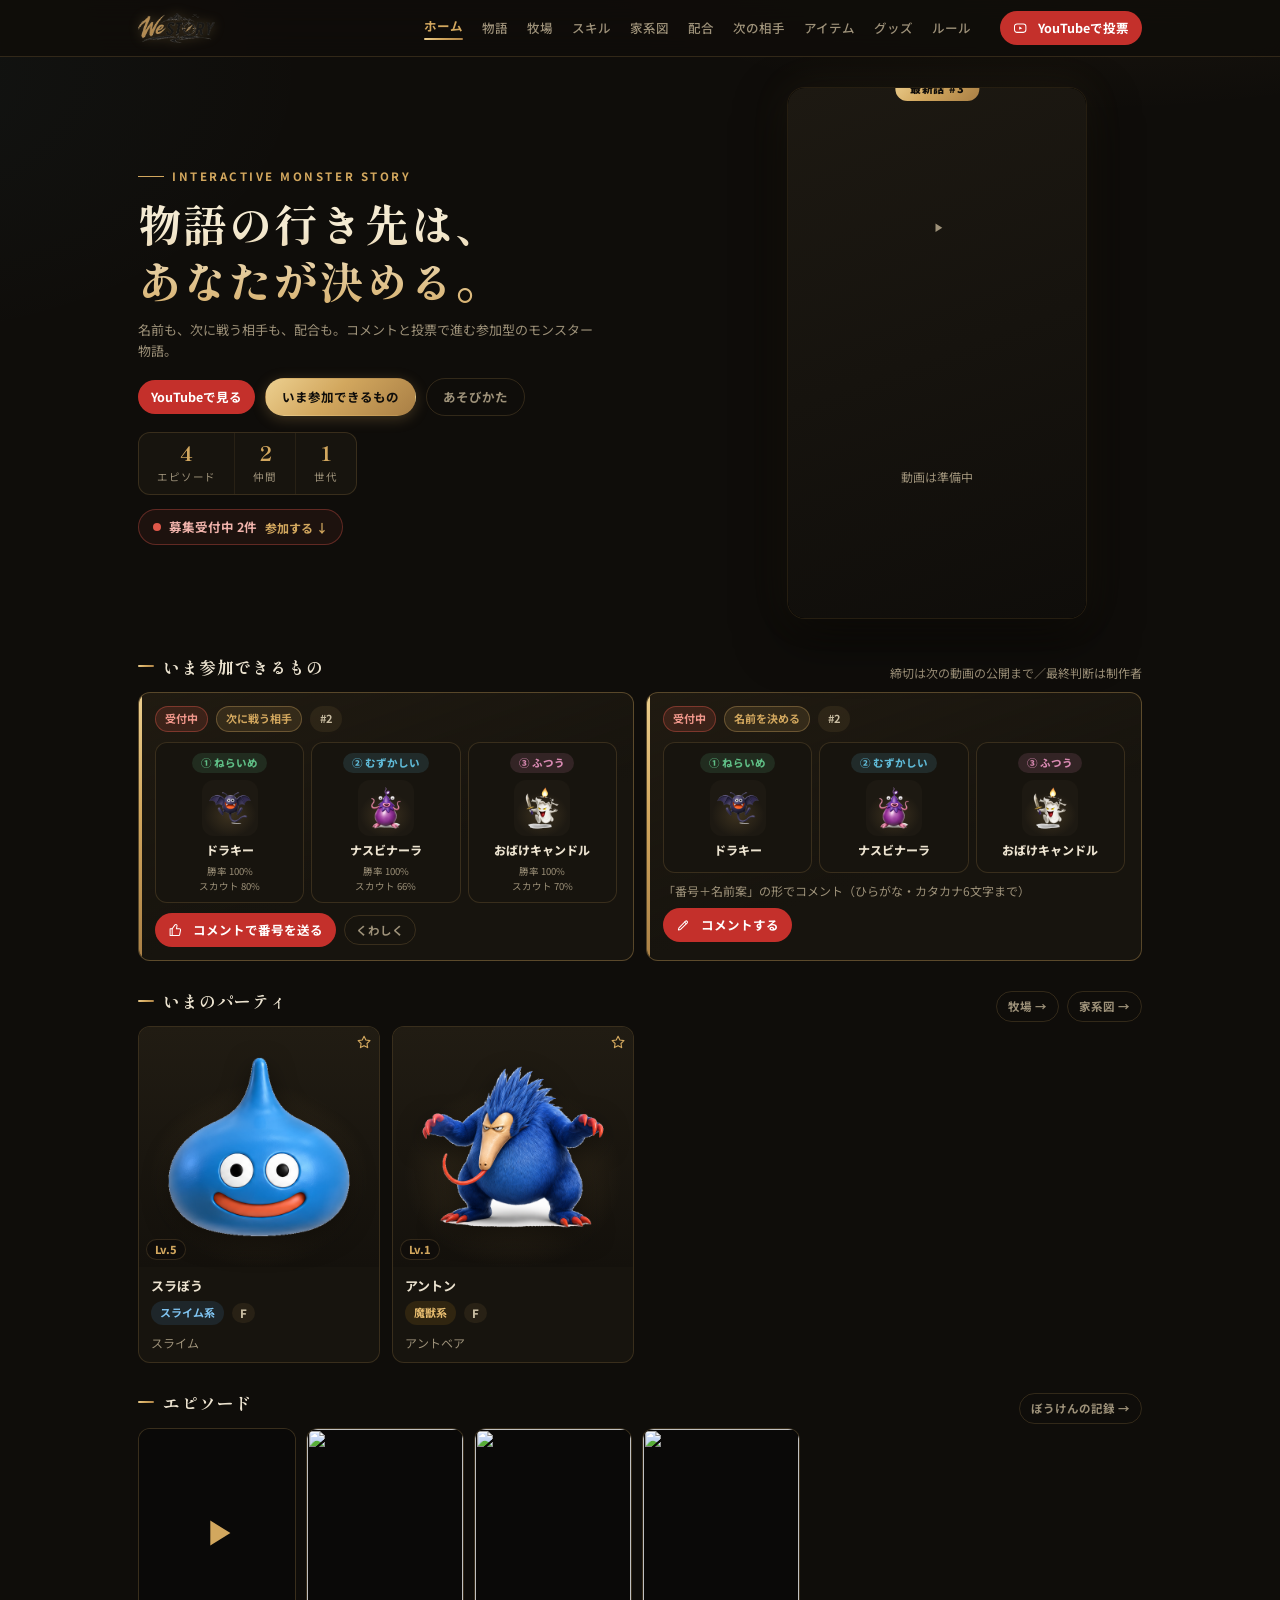
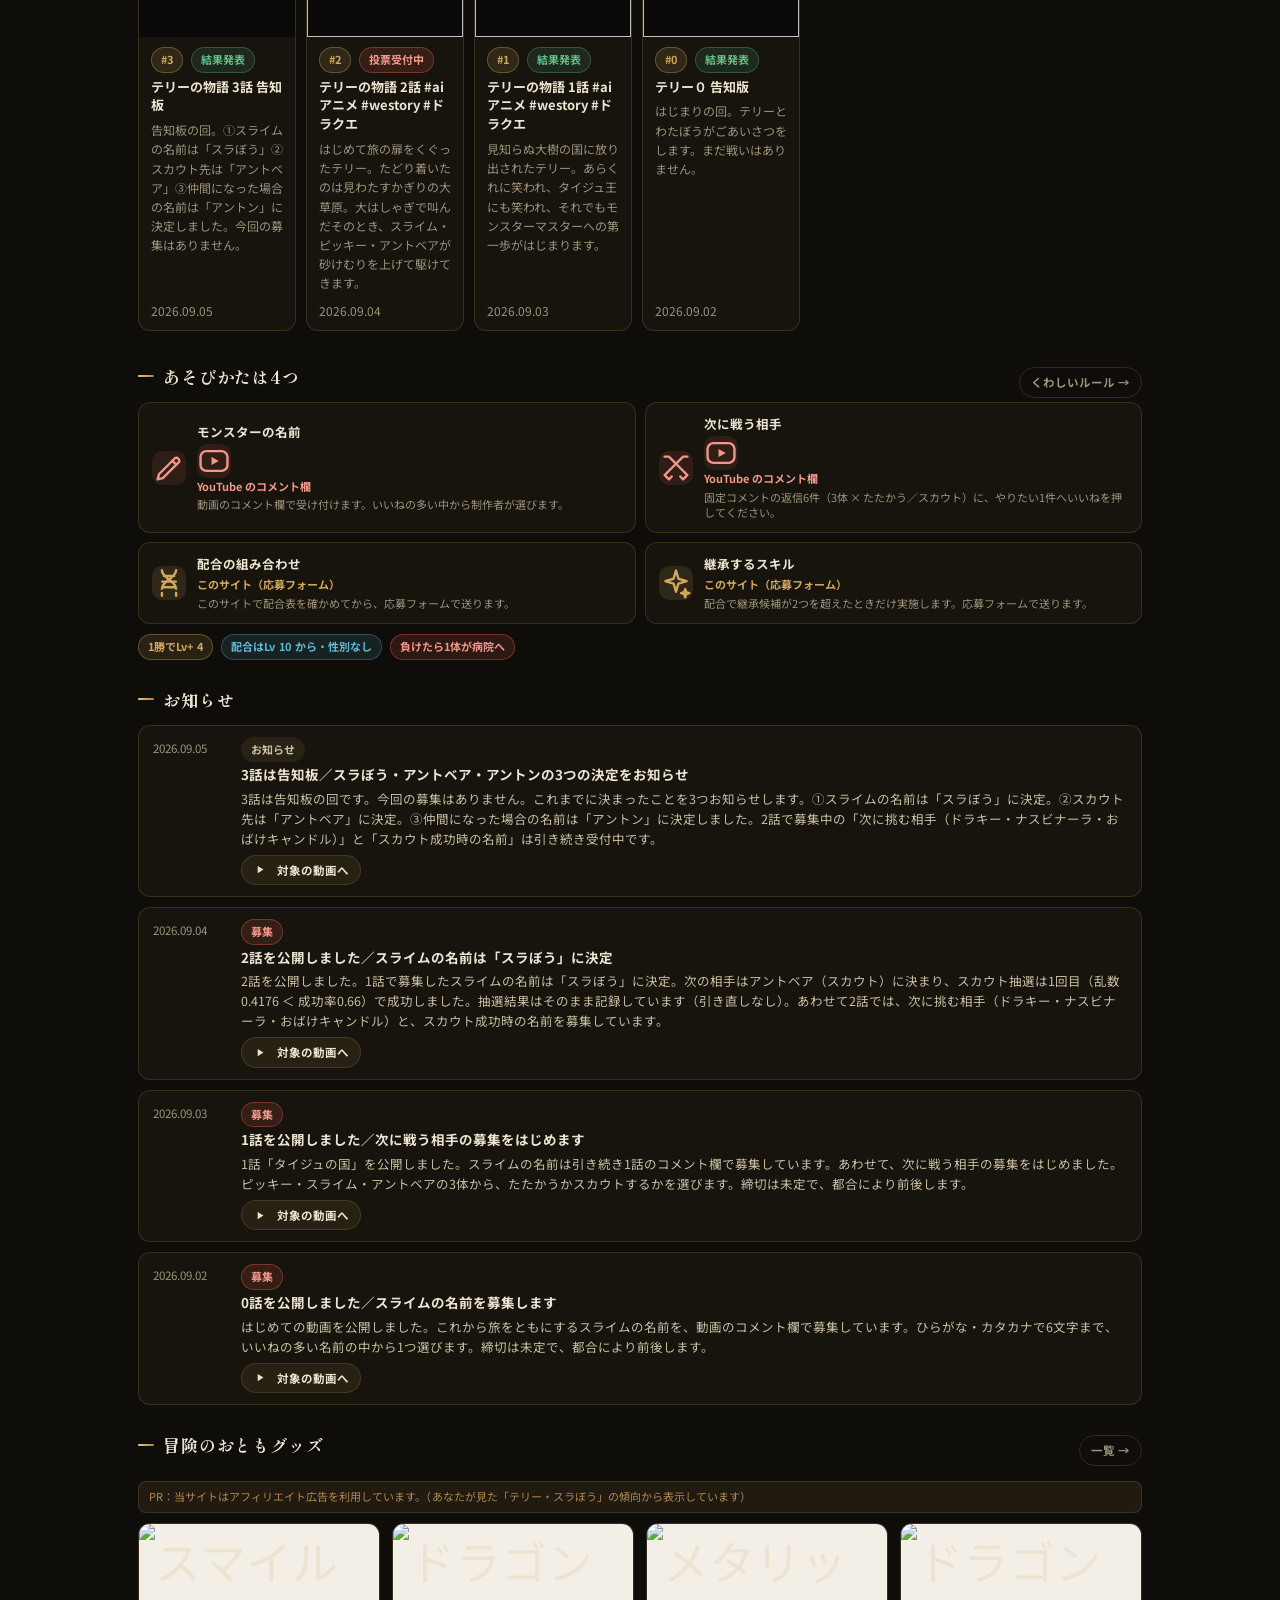
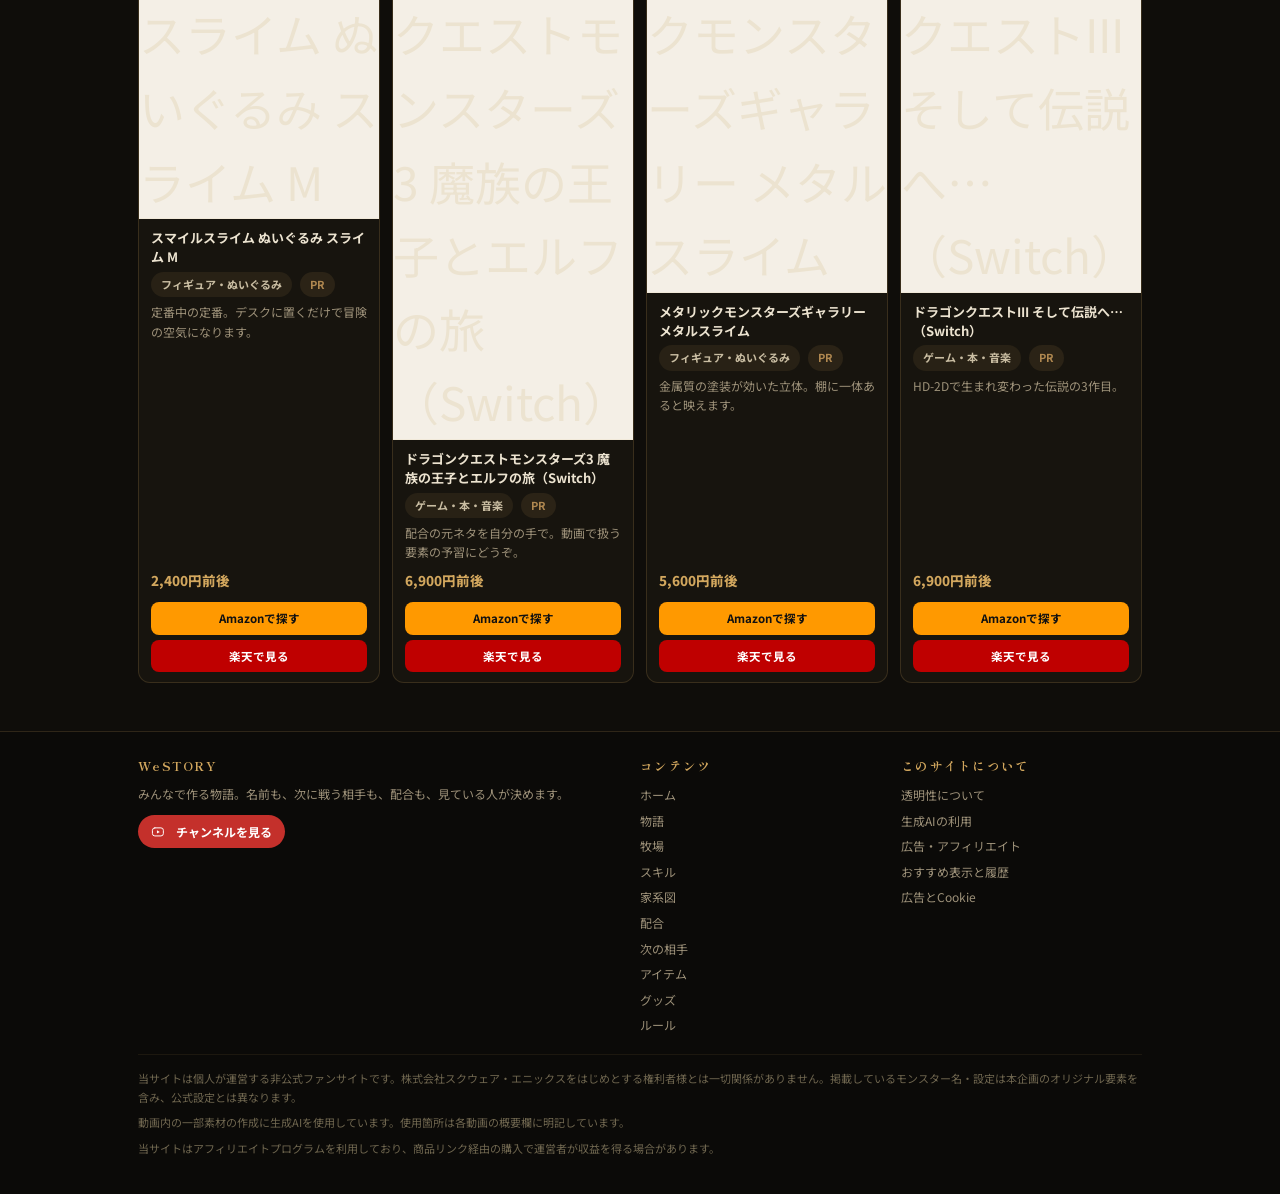
==== commit 2c397630: "3話(告知板)を掲載: スラぼう/アントベア/アントンの決定を告知、スキル制度をレベル=SP+配合ボーナス+6に改定しスキル欄に習得状況を可視化" ====
--- a/index.html
+++ b/index.html
@@ -18,7 +18,7 @@
 <link rel="apple-touch-icon" href="assets/brand/apple-touch-icon.png">
 <meta name="theme-color" content="#b08850">
 <!-- seo:end -->
-<link rel="stylesheet" href="assets/css/style.css?v=20260904141031">
+<link rel="stylesheet" href="assets/css/style.css?v=20260905120546">
 </head>
 <body>
 
@@ -107,15 +107,15 @@
 
 </div>
 
-<script src="data/site.js?v=20260904141031"></script>
-<script src="data/monsters.js?v=20260904141031"></script>
-<script src="data/teri.js?v=20260904141031"></script>
-<script src="data/episodes.js?v=20260904141031"></script>
-<script src="data/scout.js?v=20260904141031"></script>
-<script src="data/goods.js?v=20260904141031"></script>
-<script src="data/news.js?v=20260904141031"></script>
-<script src="data/story.js?v=20260904141031"></script>
-<script src="assets/js/app.js?v=20260904141031"></script>
+<script src="data/site.js?v=20260905120546"></script>
+<script src="data/monsters.js?v=20260905120546"></script>
+<script src="data/teri.js?v=20260905120546"></script>
+<script src="data/episodes.js?v=20260905120546"></script>
+<script src="data/scout.js?v=20260905120546"></script>
+<script src="data/goods.js?v=20260905120546"></script>
+<script src="data/news.js?v=20260905120546"></script>
+<script src="data/story.js?v=20260905120546"></script>
+<script src="assets/js/app.js?v=20260905120546"></script>
 <script>
 // 募集の種類ごとに「どこで決めるか」（site.js の polls と対応）
 var VOTE_TYPE = {
--- a/assets/css/style.css
+++ b/assets/css/style.css
@@ -335,6 +335,16 @@
 }
 .tech .nm{font-weight:700;color:var(--txt)}
 .tech .ef{grid-column:2;color:var(--muted);font-size:12.5px;line-height:1.55}
+/* モンスター詳細のスキル欄：いまのSP（レベル＋配合ボーナス）で覚えているところまでを光らせる */
+.techs.mine .tech{opacity:.5}
+.techs.mine .tech .sp{background:var(--line);color:var(--muted)}
+.techs.mine .tech.on{opacity:1;background:rgba(176,136,80,.10)}
+.techs.mine .tech.on .sp{background:var(--grad);color:var(--ink)}
+.techs.mine .tech.on .nm{color:var(--gold)}
+.techs.mine .got{
+  display:inline-block;font-size:10.5px;font-weight:800;color:var(--ink);
+  background:var(--grad);border-radius:999px;padding:1px 8px;margin-left:8px;vertical-align:1.5px
+}
 .limits{display:grid;grid-template-columns:64px 1fr 52px;gap:7px 10px;align-items:center;margin:0}
 .limits .k{color:var(--muted);font-size:12.5px}
 .limits .v{text-align:right;font-weight:800;font-size:12.5px;color:var(--txt)}
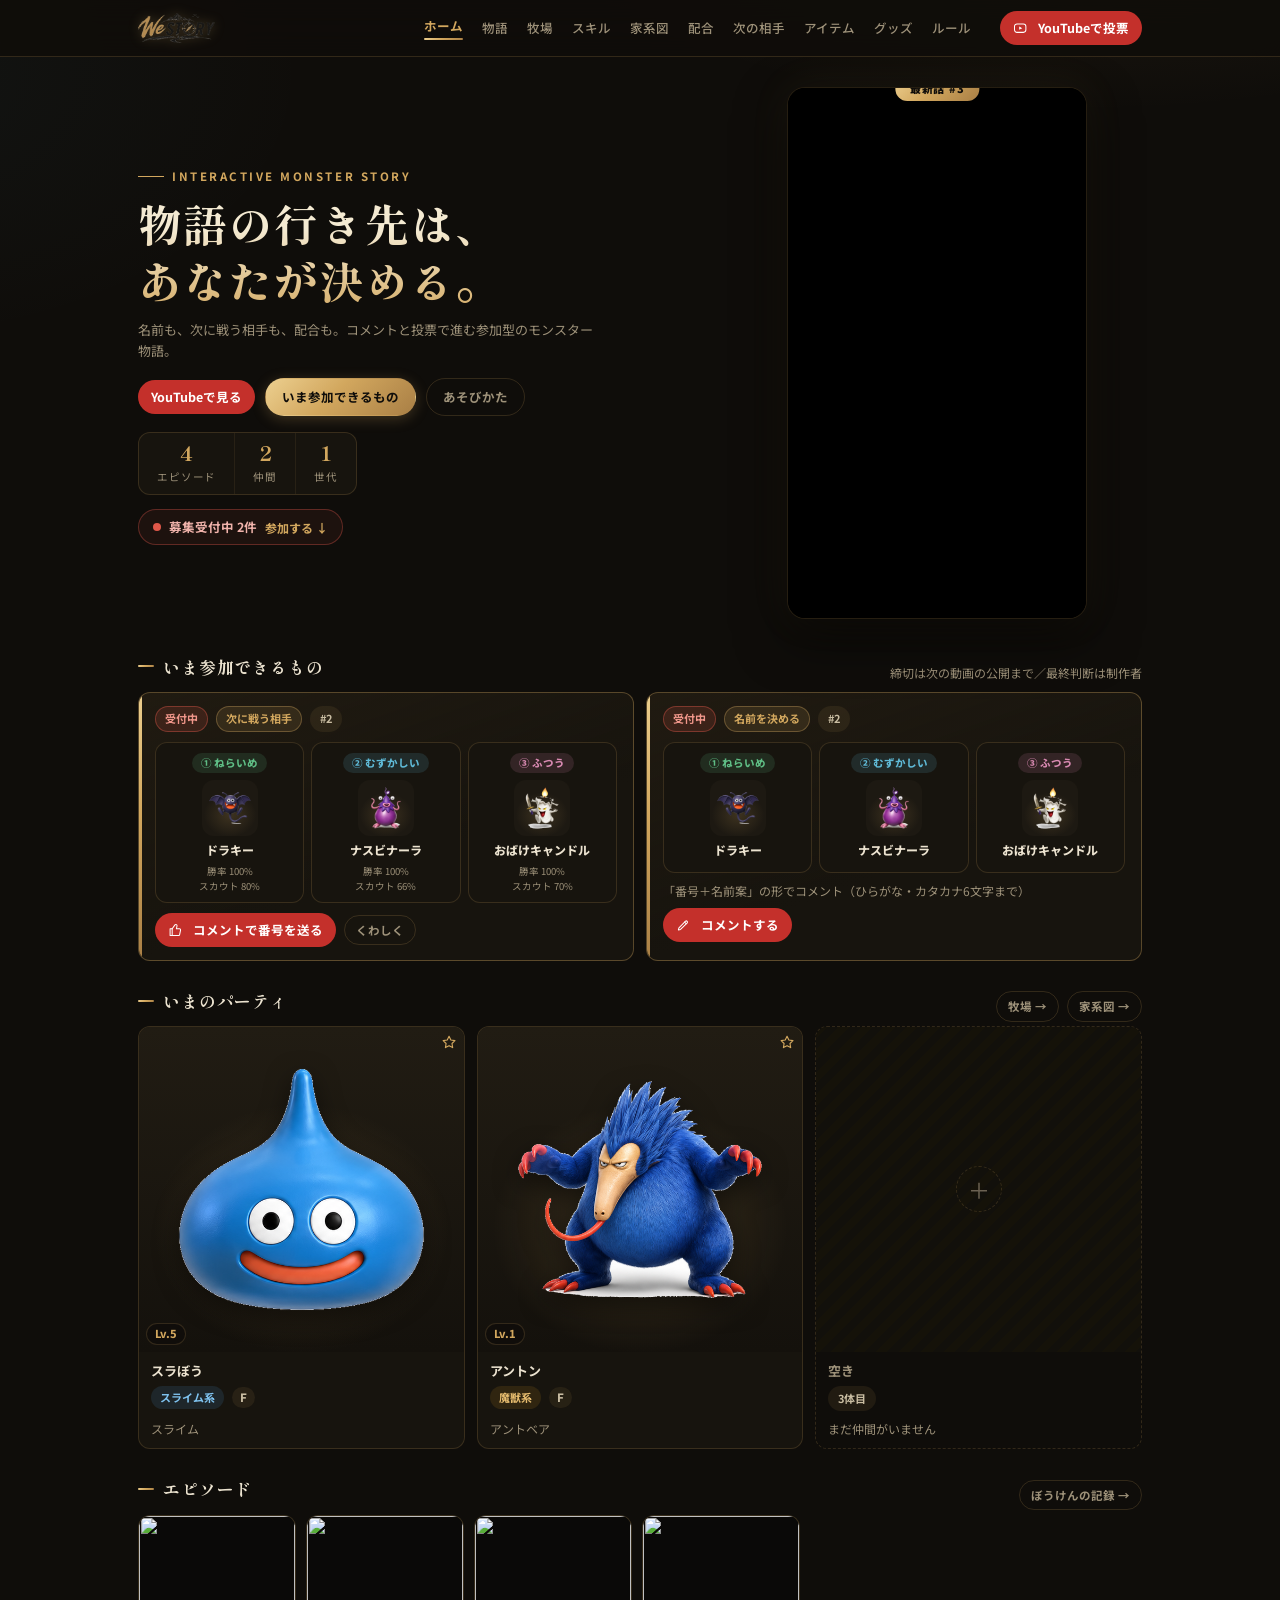
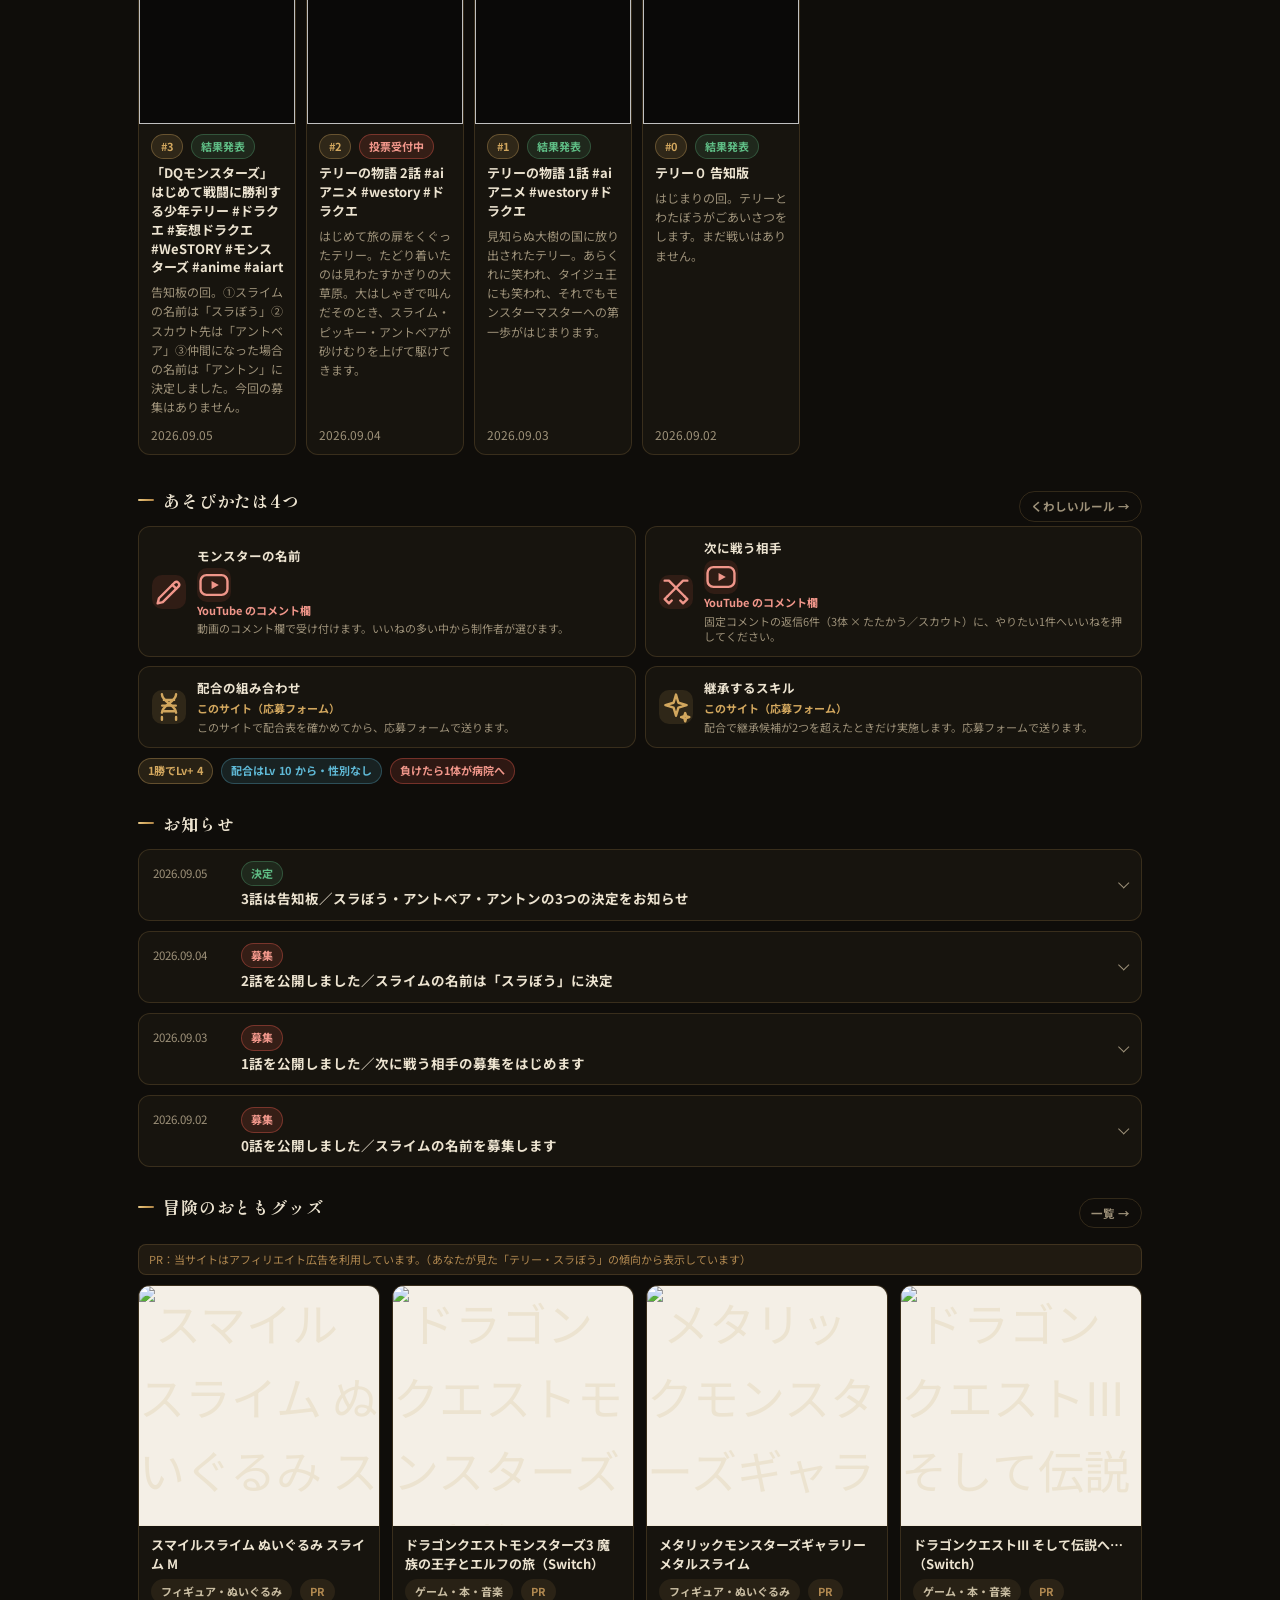
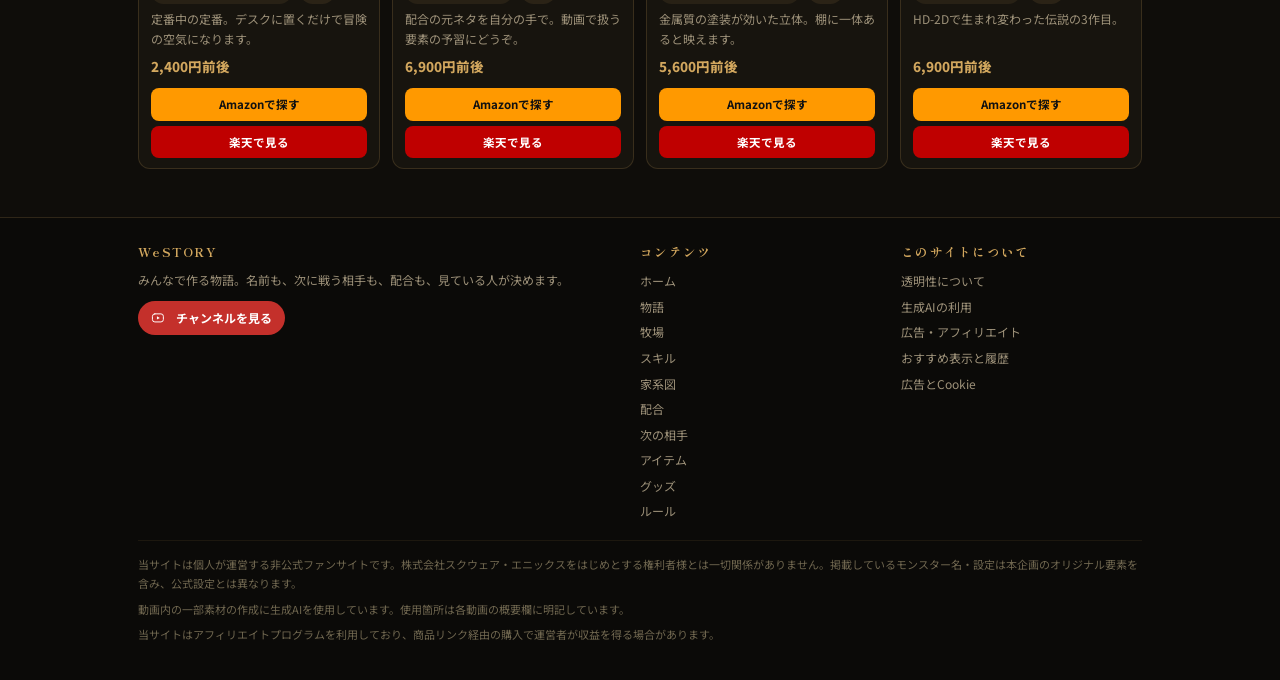
==== commit 997be8f1: "3話(EP003)の動画IDと実タイトルを掲載、スマホ表示を横並び優先に整理 - EP003 に youtubeId uHSOkXTXT94 と YouTube から実取得した実タイトルを設定 - パ" ====
--- a/index.html
+++ b/index.html
@@ -18,7 +18,7 @@
 <link rel="apple-touch-icon" href="assets/brand/apple-touch-icon.png">
 <meta name="theme-color" content="#b08850">
 <!-- seo:end -->
-<link rel="stylesheet" href="assets/css/style.css?v=20260905120546">
+<link rel="stylesheet" href="assets/css/style.css?v=20260905131743">
 </head>
 <body>
 
@@ -63,7 +63,8 @@
         <a class="btn ghost sm" href="tree.html">家系図 →</a>
       </span>
     </div>
-    <div class="grid g4" id="partyList"></div>
+    <!-- ★2026-09-05 パーティは3体固定＝常に3列（party3） -->
+    <div class="grid g4 party3" id="partyList"></div>
   </section>
 
   <!-- エピソード -->
@@ -107,15 +108,15 @@
 
 </div>
 
-<script src="data/site.js?v=20260905120546"></script>
-<script src="data/monsters.js?v=20260905120546"></script>
-<script src="data/teri.js?v=20260905120546"></script>
-<script src="data/episodes.js?v=20260905120546"></script>
-<script src="data/scout.js?v=20260905120546"></script>
-<script src="data/goods.js?v=20260905120546"></script>
-<script src="data/news.js?v=20260905120546"></script>
-<script src="data/story.js?v=20260905120546"></script>
-<script src="assets/js/app.js?v=20260905120546"></script>
+<script src="data/site.js?v=20260905131743"></script>
+<script src="data/monsters.js?v=20260905131743"></script>
+<script src="data/teri.js?v=20260905131743"></script>
+<script src="data/episodes.js?v=20260905131743"></script>
+<script src="data/scout.js?v=20260905131743"></script>
+<script src="data/goods.js?v=20260905131743"></script>
+<script src="data/news.js?v=20260905131743"></script>
+<script src="data/story.js?v=20260905131743"></script>
+<script src="assets/js/app.js?v=20260905131743"></script>
 <script>
 // 募集の種類ごとに「どこで決めるか」（site.js の polls と対応）
 var VOTE_TYPE = {
@@ -219,10 +220,8 @@
     ? '<div class="grid g2">' + boxes.join('') + '</div>'
     : '<div class="empty">いま受付中の募集はありません。次の動画の公開をお待ちください。</div>';
 
-  // パーティ
-  var party = App.partyMons();
-  App.$('#partyList').innerHTML = (party.length?party:App.MONSTERS.slice(0,4))
-    .map(App.monsterCardHtml).join('') || '<div class="empty" style="grid-column:1/-1">まだ仲間がいません。</div>';
+  // パーティ（★2026-09-05 常に3枠。足りないぶんは「空き」で埋める）
+  App.$('#partyList').innerHTML = App.partySlotsHtml();
 
   // エピソード（新着順）
   App.$('#epStrip').innerHTML = eps.slice(0,8).map(App.episodeCardHtml).join('')
@@ -231,15 +230,21 @@
   // あそびかた（site.js の polls が唯一の正解）
   App.$('#voteMap').innerHTML = App.voteMapHtml();
 
-  // お知らせ
+  // お知らせ（★2026-09-05 タイトルだけ出して、本文は押したら開くプルダウン）
+  var NEWS_BADGE = {'募集':'live','決定':'green','ルール':'cyan','グッズ':'gold'};
   var news = App.NEWS.slice().sort(function(a,b){return (b.date||'').localeCompare(a.date||'')});
   App.$('#newsList').innerHTML = news.map(function(n){
     var nep = n.epId ? App.getEp(n.epId) : null;
-    return '<div class="tl-item"><div class="tl-date">'+esc(App.fmtDate(n.date))+'</div><div class="tl-body">'+
-      '<div class="row small" style="margin-bottom:2px"><span class="badge'+(n.type==='募集'?' live':'')+'">'+esc(n.type)+'</span></div>'+
-      '<h3>'+esc(n.title)+'</h3><p>'+esc(n.body)+'</p>'+
+    var bc  = NEWS_BADGE[n.type] ? ' '+NEWS_BADGE[n.type] : '';
+    return '<details class="tl-item nd"><summary>'+
+      '<span class="tl-date">'+esc(App.fmtDate(n.date))+'</span>'+
+      '<span class="ndh">'+
+        '<span class="row small"><span class="badge'+bc+'">'+esc(n.type)+'</span></span>'+
+        '<h3>'+esc(n.title)+'</h3>'+
+      '</span></summary>'+
+      '<div class="nd-body tl-body"><p>'+esc(n.body)+'</p>'+
       (nep?'<p style="margin-top:6px"><a class="btn sm" href="'+esc(App.ytWatch(nep))+'" target="_blank" rel="noopener">'+App.icon('play')+'対象の動画へ</a></p>':'')+
-      '</div></div>';
+      '</div></details>';
   }).join('') || '<div class="empty">まだお知らせはありません。</div>';
 
   // おすすめ
--- a/assets/css/style.css
+++ b/assets/css/style.css
@@ -1,714 +1,879 @@
-/* ============================================================
-   WeSTORY - 共通スタイル
-   「冒険の書」ダークテーマ。墨 #14110c ＋ 金 #d2a75e（ロゴの金 #B08850 系）
-   すべてのページがこの1枚でスキンされる（クラス名は旧デザインと互換）
-   ============================================================ */
-@import url('https://fonts.googleapis.com/css2?family=Shippori+Mincho+B1:wght@600;700;800&family=Noto+Sans+JP:wght@400;500;700;900&display=swap');
-
-:root{
-  --bg:#0f0d0a;
-  --card:#17140e;
-  --card2:#1d1912;
-  --line:rgba(210,167,94,.18);
-  --line-soft:rgba(210,167,94,.09);
-  --txt:#ece3d0;
-  --muted:#9d9179;
-  --gold:#d2a75e;
-  --gold-d:#b08850;
-  --gold-soft:rgba(210,167,94,.13);
-  --ink:#0f0d0a;
-  --red:#e0584a;
-  --green:#5fbd85;
-  --cyan:#5fb9d6;
-  --pink:#d98ab2;
-  --blue:#5fb9d6;              /* 旧クラス互換。ダークでは cyan に寄せる */
-  --blue-d:#5fb9d6;
-  --grad:linear-gradient(135deg,#eccf8f 0%,#d2a75e 45%,#a97f45 100%);
-  --serif:"Shippori Mincho B1","Hiragino Mincho ProN",serif;
-  --radius:12px;
-  --shadow:0 1px 3px rgba(0,0,0,.4);
-  --shadow-h:0 10px 30px rgba(0,0,0,.5)
-}
-
-*{box-sizing:border-box}
-html,body{margin:0;padding:0}
-html{scroll-behavior:smooth}
-body{
-  background:var(--bg);color:var(--txt);
-  background-image:
-    radial-gradient(1000px 420px at 85% -140px,rgba(210,167,94,.10),transparent 60%),
-    radial-gradient(800px 500px at -10% 8%,rgba(95,185,214,.045),transparent 55%);
-  background-attachment:fixed;
-  font-family:"Noto Sans JP","Hiragino Kaku Gothic ProN",-apple-system,BlinkMacSystemFont,sans-serif;
-  font-size:13.5px;line-height:1.6;-webkit-font-smoothing:antialiased;min-height:100vh
-}
-a{color:var(--gold);text-decoration:none}
-a:hover{color:#eccf8f}
-img{max-width:100%;display:block}
-code{background:var(--line-soft);padding:1px 6px;border-radius:5px;font-size:12.5px}
-::selection{background:rgba(210,167,94,.35)}
-.dot{font-family:inherit}
-
-/* ---------- レイアウト ---------- */
-.wrap{max-width:1040px;margin:0 auto;padding:0 18px}
-.section{margin:26px 0}
-.grid{display:grid;gap:12px}
-.g2{grid-template-columns:repeat(2,1fr)}
-.g3{grid-template-columns:repeat(3,1fr)}
-.g4{grid-template-columns:repeat(4,1fr)}
-.row{display:flex;gap:8px;flex-wrap:wrap;align-items:center}
-.spread{display:flex;justify-content:space-between;align-items:center;gap:12px;flex-wrap:wrap}
-.muted{color:var(--muted)}
-.small{font-size:12px}
-.center{text-align:center}
-.two-col{display:grid;grid-template-columns:1.35fr 1fr;gap:14px}
-@media(max-width:820px){.two-col{grid-template-columns:1fr}}
-
-/* ---------- 見出し ---------- */
-h1.page{
-  font-family:var(--serif);font-size:26px;font-weight:800;letter-spacing:.04em;
-  margin:26px 0 6px;color:var(--txt)
-}
-h1.page::after{content:"";display:block;width:44px;height:3px;margin-top:8px;background:var(--grad);border-radius:2px}
-.lead{color:var(--muted);margin:0 0 16px;font-size:12.5px;max-width:720px}
-.lead b{color:var(--txt)}
-h2.sec{
-  font-family:var(--serif);font-size:17px;font-weight:700;letter-spacing:.05em;
-  margin:0 0 12px;display:flex;align-items:center;gap:9px;color:var(--txt)
-}
-h2.sec::before{content:"";width:16px;height:2px;background:var(--grad);border-radius:2px;flex:0 0 auto}
-
-/* ---------- ヘッダー ---------- */
-header.site{
-  position:sticky;top:0;z-index:50;background:rgba(15,13,10,.88);
-  backdrop-filter:saturate(160%) blur(14px);border-bottom:1px solid var(--line)
-}
-.hd{display:flex;align-items:center;gap:12px;padding:0 18px;max-width:1040px;margin:0 auto;height:56px}
-.logo{display:flex;align-items:center;gap:9px;flex:0 0 auto;min-width:0}
-.logo img{height:30px;width:auto;display:block;filter:drop-shadow(0 0 6px rgba(210,167,94,.35))}
-.logo b{position:absolute;width:1px;height:1px;overflow:hidden;clip-path:inset(50%);white-space:nowrap}
-nav.main{display:flex;gap:1px;flex-wrap:nowrap;margin-left:auto;align-items:center;overflow-x:auto;scrollbar-width:none}
-nav.main::-webkit-scrollbar{display:none}
-nav.main a{
-  color:var(--muted);font-size:12.5px;font-weight:500;padding:7px 9px;border-radius:8px;white-space:nowrap
-}
-nav.main a:hover{color:var(--txt);background:var(--line-soft)}
-nav.main a.on{color:var(--gold);font-weight:700}
-nav.main a.on::after{content:"";display:block;height:2px;border-radius:2px;background:var(--grad);margin-top:2px}
-.yt-btn{
-  display:inline-flex;align-items:center;gap:6px;background:#c4302b;color:#fff !important;
-  font-weight:700;font-size:12.5px;padding:7px 13px;border-radius:999px;border:0;white-space:nowrap
-}
-.yt-btn:hover{background:#e0392f}
-.hd .yt-btn{flex:0 0 auto;margin-left:auto}
-.hd nav.main+.yt-btn{margin-left:8px}
-
-/* ---------- 線画アイコン ---------- */
-.ic{width:1.15em;height:1.15em;display:inline-block;vertical-align:-.22em;flex:0 0 auto}
-.ic svg,svg.ic{width:100%;height:100%;display:block}
-svg.ic{width:1.15em;height:1.15em}
-.btn .ic,.yt-btn .ic,.badge .ic,h2 .ic,h3 .ic{margin-right:.4em}
-.face .ph{display:grid;place-items:center;width:100%;height:100%;color:var(--line)}
-.face .ph .ic,.face .ph svg{width:38%;height:38%}
-
-/* ---------- パネル ---------- */
-.panel{
-  background:linear-gradient(175deg,var(--card2) 0%,var(--card) 55%);
-  border:1px solid var(--line);border-radius:var(--radius);padding:14px 16px;box-shadow:var(--shadow)
-}
-.panel.soft{box-shadow:none;background:var(--card)}
-.panel h2,.panel h3{margin:0 0 8px}
-.panel ul,.panel ol{padding-left:18px;margin:0}
-.panel li{margin:4px 0}
-.panel b{color:var(--txt)}
-
-/* ---------- ヒーロー（ホーム） ---------- */
-.hero{
-  position:relative;display:grid;grid-template-columns:1.25fr .9fr;gap:26px;align-items:center;
-  padding:30px 0 8px
-}
-.hero .kicker{
-  display:inline-flex;align-items:center;gap:8px;font-size:11.5px;font-weight:700;letter-spacing:.22em;
-  color:var(--gold);text-transform:uppercase;margin-bottom:10px
-}
-.hero .kicker::before{content:"";width:26px;height:1px;background:var(--gold)}
-.hero h1{
-  font-family:var(--serif);font-size:clamp(28px,4.6vw,44px);font-weight:800;line-height:1.28;
-  letter-spacing:.03em;margin:0 0 12px;
-  background:linear-gradient(180deg,#f4ead2 30%,#d2a75e 110%);
-  -webkit-background-clip:text;background-clip:text;color:transparent
-}
-.hero .sub{color:var(--muted);font-size:13px;margin:0 0 16px;max-width:460px}
-.hero .cta{display:flex;gap:10px;flex-wrap:wrap;align-items:center;margin-bottom:16px}
-.hero-stats{display:flex;gap:0;border:1px solid var(--line);border-radius:12px;overflow:hidden;background:var(--card);width:fit-content}
-.hero-stats span{padding:8px 18px;text-align:center;border-left:1px solid var(--line-soft)}
-.hero-stats span:first-child{border-left:0}
-.hero-stats b{display:block;font-family:var(--serif);font-size:20px;font-weight:800;color:var(--gold);line-height:1.2}
-.hero-stats i{font-style:normal;font-size:10.5px;color:var(--muted);letter-spacing:.08em}
-.hero-video{position:relative}
-.hero-video .frame{
-  position:relative;border-radius:18px;overflow:hidden;border:1px solid var(--line);
-  box-shadow:0 20px 50px rgba(0,0,0,.55),0 0 40px rgba(210,167,94,.08);
-  background:#000;max-width:300px;margin:0 auto
-}
-.hero-video .tag{
-  position:absolute;top:-11px;left:50%;transform:translateX(-50%);z-index:2;
-  background:var(--grad);color:var(--ink);font-size:11px;font-weight:900;letter-spacing:.08em;
-  padding:3px 14px;border-radius:999px;white-space:nowrap
-}
-@media(max-width:860px){
-  .hero{grid-template-columns:1fr;gap:20px;padding-top:22px}
-  .hero-video .frame{max-width:250px}
-}
-
-/* 参加ステータスの帯 */
-.live-bar{
-  display:flex;gap:8px;flex-wrap:wrap;align-items:center;
-  border:1px solid rgba(224,88,74,.35);background:rgba(224,88,74,.07);
-  border-radius:999px;padding:7px 14px;margin:14px 0 0;width:fit-content
-}
-.live-bar .pulse{
-  width:8px;height:8px;border-radius:50%;background:var(--red);flex:0 0 auto;
-  box-shadow:0 0 0 0 rgba(224,88,74,.6);animation:pulse 1.6s infinite
-}
-@keyframes pulse{70%{box-shadow:0 0 0 7px rgba(224,88,74,0)}100%{box-shadow:0 0 0 0 rgba(224,88,74,0)}}
-.live-bar b{font-size:12.5px;color:#f0b3ab}
-.live-bar a{font-size:12px;font-weight:700}
-
-/* ---------- ボタン ---------- */
-.btn{
-  display:inline-flex;align-items:center;gap:6px;cursor:pointer;background:var(--line-soft);color:var(--txt);
-  border:1px solid var(--line);border-radius:999px;padding:8px 16px;font-family:inherit;font-size:12.5px;font-weight:700;
-  transition:background .15s,border-color .15s,transform .15s
-}
-.btn:hover{background:var(--gold-soft);border-color:var(--gold);color:#f2e6c9;transform:translateY(-1px)}
-.btn.gold{background:var(--grad);color:var(--ink);border-color:transparent;box-shadow:0 3px 14px rgba(210,167,94,.25)}
-.btn.gold:hover{filter:brightness(1.08);color:var(--ink)}
-.btn.ghost{background:transparent;border:1px solid var(--line);color:var(--muted)}
-.btn.ghost:hover{color:var(--gold);border-color:var(--gold)}
-.btn.sm{padding:5px 11px;font-size:11.5px}
-.btn:disabled,.btn.off{opacity:.4;pointer-events:none}
-
-/* ---------- バッジ ---------- */
-.badge{
-  display:inline-flex;align-items:center;gap:4px;font-size:11px;font-weight:700;padding:3px 9px;border-radius:999px;
-  background:var(--line-soft);color:#c9bda2;white-space:nowrap;border:1px solid transparent
-}
-a.badge:hover{border-color:var(--gold);color:var(--gold)}
-.badge > *{color:inherit}
-.badge .muted{color:inherit;opacity:.75}
-.badge.sm{font-size:10px;padding:1px 7px}
-.badge.gold{background:var(--gold-soft);color:var(--gold);border-color:rgba(210,167,94,.35)}
-.badge.live{background:rgba(224,88,74,.15);color:#f0968a;border-color:rgba(224,88,74,.4)}
-.badge.cyan{background:rgba(95,185,214,.12);color:var(--cyan);border-color:rgba(95,185,214,.3)}
-.badge.green{background:rgba(95,189,133,.12);color:var(--green);border-color:rgba(95,189,133,.3)}
-.badge.pink{background:rgba(217,138,178,.12);color:var(--pink);border-color:rgba(217,138,178,.3)}
-.badge.ad{background:rgba(210,167,94,.1);color:var(--gold-d)}
-
-.fam{font-size:11px;font-weight:700;padding:2px 8px;border-radius:999px;border:1px solid transparent}
-.fam.スライム系{color:#7fc3f0;background:rgba(75,150,210,.14)}
-.fam.ドラゴン系{color:#f09a78;background:rgba(220,95,50,.14)}
-.fam.魔獣系{color:#e5bb6e;background:rgba(200,140,30,.14)}
-.fam.けもの系{color:#e5bb6e;background:rgba(200,140,30,.14)}
-.fam.物質系{color:#aeb9c9;background:rgba(130,150,175,.14)}
-.fam.悪魔系{color:#c79bee;background:rgba(150,80,220,.14)}
-.fam.ゾンビ系{color:#79cf9f;background:rgba(40,160,95,.14)}
-.fam.自然系{color:#a8d57f;background:rgba(110,170,55,.14)}
-.fam.怪人系{color:#ef93ac;background:rgba(215,60,105,.14)}
-.fam.？？？系{color:#ef93ac;background:rgba(215,60,105,.14)}
-
-.rank{font-weight:800;font-size:11.5px;padding:1px 8px;border-radius:999px;background:var(--line-soft);color:#c9bda2}
-.rank.SS{background:linear-gradient(135deg,#8b5cf6,#ec4899);color:#fff}
-.rank.S{background:var(--grad);color:var(--ink)}
-.rank.A{background:rgba(210,167,94,.18);color:var(--gold)}
-.rank.B{background:rgba(95,185,214,.14);color:var(--cyan)}
-
-/* ---------- 投票の参加方法 / 配合の子ども ---------- */
-.howto{margin:0;padding-left:18px;display:flex;flex-direction:column;gap:6px;font-size:13px;line-height:1.65}
-.howto b{color:var(--gold)}
-.child-box{border:1px solid var(--line);border-radius:12px;padding:9px 11px;margin:0 0 8px;background:var(--card)}
-.child-chip{
-  display:inline-flex;align-items:center;gap:7px;padding:6px 11px;border-radius:999px;
-  border:1px solid var(--line);background:var(--card2);font-size:13px
-}
-.child-chip b{font-size:14px;color:var(--txt)}
-.child-chip.sp{border-color:rgba(210,167,94,.5);background:var(--gold-soft);box-shadow:0 0 14px rgba(210,167,94,.12)}
-.child-chip.sp b{color:var(--gold)}
-.child-chip .mon-ico{width:32px;height:32px;margin-left:-4px}
-.child-chip .via{font-size:10.5px;color:var(--muted);background:var(--card);border:1px solid var(--line);border-radius:999px;padding:1px 7px}
-
-/* ---------- カード ---------- */
-.card{
-  background:var(--card);border:1px solid var(--line);border-radius:var(--radius);overflow:hidden;
-  display:flex;flex-direction:column;transition:box-shadow .2s ease,transform .2s ease,border-color .2s ease
-}
-.card:hover{box-shadow:var(--shadow-h);transform:translateY(-3px);border-color:rgba(210,167,94,.45)}
-.card .body{padding:10px 12px;display:flex;flex-direction:column;gap:5px;flex:1}
-.card .title{font-weight:700;font-size:13px;line-height:1.45;margin:0;color:var(--txt)}
-.card .foot{margin-top:auto;padding-top:3px;display:flex;gap:8px;align-items:center;flex-wrap:wrap}
-
-.thumb{aspect-ratio:1/1;background:#0a0908;display:grid;place-items:center;font-size:40px;position:relative}
-.thumb img{width:100%;height:100%;object-fit:cover}
-.thumb .play{position:absolute;inset:0;display:grid;place-items:center;background:rgba(0,0,0,.3);opacity:0;transition:opacity .18s}
-.card:hover .thumb .play{opacity:1}
-.thumb .play span{
-  width:44px;height:44px;border-radius:50%;background:var(--grad);color:var(--ink);
-  display:grid;place-items:center;font-size:15px
-}
-
-/* モンスターカード：暗い台座＋金のリム光 */
-.mcard .face{
-  aspect-ratio:1/1;display:grid;place-items:center;font-size:52px;position:relative;
-  background:
-    radial-gradient(65% 55% at 50% 62%,rgba(210,167,94,.20),transparent 70%),
-    linear-gradient(180deg,#211c13 0%,#14110c 100%)
-}
-.mcard .face img{width:100%;height:100%;object-fit:contain;padding:8%;filter:drop-shadow(0 8px 12px rgba(0,0,0,.5))}
-.mcard .lv{
-  position:absolute;left:7px;bottom:7px;font-size:11px;font-weight:800;color:var(--gold);
-  background:rgba(15,13,10,.8);border:1px solid var(--line);border-radius:999px;padding:1px 8px
-}
-.mcard .gen{position:absolute;right:7px;top:7px;font-size:14px;color:var(--gold)}
-
-/* グッズカード */
-.gcard .face{aspect-ratio:1/1;display:grid;place-items:center;font-size:46px;background:#f4efe6;border-bottom:1px solid var(--line-soft)}
-.gcard .face img{width:100%;height:100%;object-fit:contain}
-.gcard .price{font-weight:800;font-size:13.5px;color:var(--gold)}
-.shop-links{display:grid;gap:5px;margin-top:6px}
-.shop-links a{
-  display:flex;align-items:center;justify-content:center;gap:6px;font-size:11.5px;font-weight:700;
-  padding:7px;border-radius:8px
-}
-.shop-links a:hover{filter:brightness(1.08)}
-.sl-amazon{background:#ff9900;color:#111 !important}
-.sl-rakuten{background:#bf0000;color:#fff !important}
-.sl-yahoo{background:#ff0033;color:#fff !important}
-
-/* ---------- タイムライン ---------- */
-.tl{display:flex;flex-direction:column;gap:10px}
-.tl-item{
-  display:flex;gap:12px;padding:11px 14px;border:1px solid var(--line);border-radius:var(--radius);
-  background:var(--card);align-items:flex-start
-}
-.tl-date{font-size:11.5px;color:var(--muted);flex:0 0 76px;padding-top:2px}
-.tl-body{flex:1;min-width:0}
-.tl-body h3{margin:0 0 3px;font-size:13.5px;font-weight:700;color:var(--txt)}
-.tl-body p{margin:0;color:#c9bda2;font-size:12.5px}
-
-/* ---------- 投票CTA ---------- */
-.vote-box{
-  border:1px solid rgba(210,167,94,.35);border-radius:var(--radius);padding:13px 16px;
-  background:linear-gradient(160deg,rgba(210,167,94,.09) 0%,var(--card) 60%);
-  position:relative;overflow:hidden
-}
-.vote-box::before{content:"";position:absolute;left:0;top:0;bottom:0;width:3px;background:var(--grad)}
-.vote-box h3{margin:0 0 5px;font-size:14px;font-weight:700;color:var(--txt)}
-.vote-code{
-  background:var(--line-soft);border-radius:8px;padding:10px 12px;color:var(--txt);font-size:12.5px;
-  word-break:break-all;user-select:all;margin:8px 0;font-family:ui-monospace,SFMono-Regular,Menlo,monospace
-}
-
-/* ---------- モンスター詳細 ---------- */
-.mhead{display:flex;gap:22px;flex-wrap:wrap;align-items:center}
-.mhead .portrait{
-  width:140px;height:140px;flex:0 0 auto;border-radius:18px;display:grid;place-items:center;font-size:66px;
-  padding:2px;background:var(--grad)
-}
-.mhead .portrait>*{
-  width:100%;height:100%;border-radius:16px;display:grid;place-items:center;object-fit:contain;padding:6px;
-  background:radial-gradient(65% 55% at 50% 62%,rgba(210,167,94,.22),transparent 72%),linear-gradient(180deg,#242017 0%,#14110c 100%)
-}
-.stat-row{display:flex;gap:8px;flex-wrap:wrap;margin:6px 0}
-.bar{height:7px;border-radius:999px;background:var(--line-soft);overflow:hidden;flex:1;min-width:150px}
-.bar i{display:block;height:100%;background:var(--grad)}
-.dl{display:grid;grid-template-columns:96px 1fr;gap:5px 12px;margin:0}
-.dl dt{color:var(--muted);font-size:12.5px}
-.dl dd{margin:0}
-.skill{border:1px solid var(--line);border-radius:10px;padding:9px 12px;background:var(--card)}
-.skill b{font-weight:700;color:var(--gold)}
-.techs{border:1px solid var(--line);border-radius:12px;background:var(--card);overflow:hidden}
-.tech{display:grid;grid-template-columns:58px 1fr;gap:2px 12px;padding:9px 13px;border-top:1px solid var(--line-soft)}
-.tech:first-child{border-top:0}
-.tech .sp{
-  align-self:start;font-size:11.5px;font-weight:800;color:var(--ink);text-align:center;
-  background:var(--grad);border-radius:999px;padding:2px 0
-}
-.tech .nm{font-weight:700;color:var(--txt)}
-.tech .ef{grid-column:2;color:var(--muted);font-size:12.5px;line-height:1.55}
-/* モンスター詳細のスキル欄：いまのSP（レベル＋配合ボーナス）で覚えているところまでを光らせる */
-.techs.mine .tech{opacity:.5}
-.techs.mine .tech .sp{background:var(--line);color:var(--muted)}
-.techs.mine .tech.on{opacity:1;background:rgba(176,136,80,.10)}
-.techs.mine .tech.on .sp{background:var(--grad);color:var(--ink)}
-.techs.mine .tech.on .nm{color:var(--gold)}
-.techs.mine .got{
-  display:inline-block;font-size:10.5px;font-weight:800;color:var(--ink);
-  background:var(--grad);border-radius:999px;padding:1px 8px;margin-left:8px;vertical-align:1.5px
-}
-.limits{display:grid;grid-template-columns:64px 1fr 52px;gap:7px 10px;align-items:center;margin:0}
-.limits .k{color:var(--muted);font-size:12.5px}
-.limits .v{text-align:right;font-weight:800;font-size:12.5px;color:var(--txt)}
-
-/* ---------- 家系図 ---------- */
-.tree-scroll{overflow:auto;padding:6px 4px 12px}
-.tree{display:flex;flex-direction:column;align-items:center;min-width:max-content;margin:0 auto}
-.tree ul{display:flex;justify-content:center;gap:22px;list-style:none;padding:24px 0 0;margin:0;position:relative}
-.tree li{position:relative;display:flex;flex-direction:column;align-items:center;padding:0 8px}
-.tree li::before{content:"";position:absolute;top:-24px;left:50%;width:1px;height:24px;background:var(--line)}
-.tree ul::before{content:"";position:absolute;top:0;left:15%;right:15%;height:1px;background:var(--line)}
-.tree ul.single::before{display:none}
-.node{
-  display:flex;flex-direction:column;align-items:center;gap:2px;padding:9px 11px;min-width:100px;
-  border:1px solid var(--line);border-radius:12px;background:var(--card);transition:border-color .15s
-}
-.node:hover{border-color:var(--gold)}
-.node.me{border-color:var(--gold);box-shadow:0 0 0 1px var(--gold),0 0 20px rgba(210,167,94,.25)}
-.node .em{
-  font-size:26px;line-height:1.1;width:44px;height:44px;display:grid;place-items:center;
-  border-radius:10px;background:radial-gradient(65% 55% at 50% 62%,rgba(210,167,94,.2),transparent 72%),#1d1912
-}
-.node .em img{width:100%;height:100%;object-fit:contain}
-.node .nm{font-size:12.5px;font-weight:700;color:var(--txt)}
-.node .sub{font-size:10.5px;color:var(--muted)}
-.node .sub.role{
-  font-size:10px;font-weight:800;color:var(--gold);letter-spacing:.05em;
-  background:var(--gold-soft);border-radius:999px;padding:1px 8px;margin-bottom:2px
-}
-.tree-legend{display:flex;gap:12px;flex-wrap:wrap;color:var(--muted);font-size:11.5px}
-
-/* ---------- 配合シミュレータ ---------- */
-.breed-grid{display:grid;grid-template-columns:1fr 52px 1fr;gap:10px;align-items:start}
-.breed-slot{border:1px solid var(--line);border-radius:12px;padding:11px;min-height:120px;background:var(--card)}
-.breed-slot.father{box-shadow:inset 3px 0 0 var(--cyan)}
-.breed-slot.mother{box-shadow:inset 3px 0 0 var(--pink)}
-.breed-slot h4{margin:0 0 7px;font-size:12px;color:var(--muted);font-weight:700}
-.breed-x{display:grid;place-items:center;font-size:22px;color:var(--gold);padding-top:40px;font-family:var(--serif)}
-.picked{display:flex;align-items:center;gap:10px}
-.picked .em{
-  font-size:32px;width:52px;height:52px;flex:0 0 auto;display:grid;place-items:center;
-  border-radius:12px;background:radial-gradient(65% 55% at 50% 62%,rgba(210,167,94,.2),transparent 72%),#1d1912
-}
-.picked .em img{width:100%;height:100%;object-fit:contain}
-.mon-ico{
-  width:28px;height:28px;flex:0 0 auto;display:grid;place-items:center;font-size:19px;
-  border-radius:8px;background:radial-gradient(65% 55% at 50% 62%,rgba(210,167,94,.18),transparent 72%),#1d1912
-}
-.mon-ico img{width:100%;height:100%;object-fit:contain}
-.mon-ico.lg{width:44px;height:44px;font-size:28px}
-.mon-ico.sm{width:19px;height:19px;font-size:13px;display:inline-grid;vertical-align:-4px}
-.badge .mon-ico.sm{margin-right:3px}
-.picklist{max-height:230px;overflow:auto;display:flex;flex-direction:column;gap:5px;margin-top:9px}
-.pick-item{
-  display:flex;align-items:center;gap:8px;padding:7px 9px;border-radius:10px;cursor:pointer;
-  border:1px solid var(--line);background:var(--card2);font-size:12.5px;color:var(--txt)
-}
-.pick-item:hover{border-color:var(--gold)}
-.pick-item.off{opacity:.35;cursor:not-allowed}
-.pick-item.sel{border-color:var(--gold);box-shadow:0 0 0 1px var(--gold);background:var(--gold-soft)}
-.pick-item b{color:var(--txt)}
-
-/* ---------- フィルタ / 入力 ---------- */
-.filters{display:flex;gap:6px;flex-wrap:wrap;margin-bottom:14px}
-.chip{
-  cursor:pointer;font-size:12px;font-weight:700;padding:5px 12px;border-radius:999px;
-  background:var(--line-soft);color:var(--muted);user-select:none;border:1px solid transparent
-}
-.chip:hover{color:var(--gold);border-color:var(--line)}
-.chip.on{background:var(--grad);color:var(--ink)}
-input.search,select.sel,input.txt,textarea.txt{
-  background:var(--card2);color:var(--txt);border:1px solid var(--line);border-radius:8px;
-  padding:8px 11px;font-family:inherit;font-size:13px;width:100%
-}
-select.sel option{background:var(--card2);color:var(--txt)}
-input.search::placeholder,input.txt::placeholder,textarea.txt::placeholder{color:var(--muted)}
-input.search:focus,select.sel:focus,input.txt:focus,textarea.txt:focus{outline:none;border-color:var(--gold)}
-textarea.txt{min-height:80px;resize:vertical}
-label.fl{display:block;font-size:11.5px;color:var(--muted);margin:8px 0 4px;font-weight:700}
-
-/* ---------- 広告表記 ---------- */
-.pr-note{
-  font-size:11px;color:var(--gold-d);background:var(--line-soft);border:1px solid var(--line);border-radius:8px;
-  padding:6px 10px;display:block;margin-bottom:10px
-}
-
-/* ---------- フッター ---------- */
-footer.site{margin-top:48px;border-top:1px solid var(--line);background:#0b0a08;padding:24px 0 36px}
-footer.site .cols{display:grid;grid-template-columns:2fr 1fr 1fr;gap:20px}
-footer.site h4{margin:0 0 8px;font-family:var(--serif);font-size:12.5px;color:var(--gold);letter-spacing:.1em;font-weight:700}
-footer.site ul{list-style:none;padding:0;margin:0;display:flex;flex-direction:column;gap:4px}
-footer.site a{color:var(--muted);font-size:12px}
-footer.site a:hover{color:var(--gold)}
-.legal{margin-top:18px;padding-top:14px;border-top:1px solid var(--line-soft);color:#6f664f;font-size:11px;line-height:1.75}
-
-/* ---------- 埋め込み ---------- */
-.embed{position:relative;aspect-ratio:16/9;border:1px solid var(--line);border-radius:var(--radius);overflow:hidden;background:#000}
-.embed.portrait{aspect-ratio:9/16}
-.embed iframe{position:absolute;inset:0;width:100%;height:100%;border:0}
-.embed .ph{position:absolute;inset:0;display:grid;place-items:center;text-align:center;gap:8px;
-  background:linear-gradient(160deg,#1d1912,#0f0d0a);color:var(--muted);padding:20px}
-
-/* ---------- 空状態 ---------- */
-.empty{padding:26px 18px;text-align:center;color:var(--muted);border:1px dashed var(--line);border-radius:var(--radius);background:transparent;font-size:12.5px}
-.empty a{font-weight:700}
-
-/* ---------- 数字ブロック ---------- */
-.stats{display:grid;grid-template-columns:repeat(3,1fr);gap:10px}
-.stat{
-  display:flex;align-items:center;gap:11px;background:var(--card);
-  border:1px solid var(--line);border-radius:12px;padding:10px 14px
-}
-.stat .ic{
-  width:36px;height:36px;flex:0 0 auto;border-radius:10px;display:grid;place-items:center;
-  padding:8px;box-sizing:border-box;color:var(--gold);background:var(--gold-soft)
-}
-.stat .v{font-family:var(--serif);font-size:22px;font-weight:800;line-height:1.1;color:var(--txt)}
-.stat .v small{font-size:11px;font-weight:700;color:var(--muted);margin-left:2px;font-family:"Noto Sans JP",sans-serif}
-.stat .k{font-size:11px;color:var(--muted);margin-top:2px}
-
-/* ---------- スキルポイント ---------- */
-.spgrid{display:grid;grid-template-columns:repeat(3,1fr);gap:10px}
-.spcard{
-  display:flex;flex-direction:column;gap:2px;padding:12px 14px;border-radius:12px;
-  border:1px solid var(--line);background:var(--card)
-}
-.spcard .ic{width:24px;height:24px;color:var(--gold);margin-bottom:2px}
-.spcard .v{font-family:var(--serif);font-size:21px;font-weight:800;line-height:1.15;color:var(--gold)}
-.spcard .v small{font-size:11px;font-weight:700;margin-left:2px;font-family:"Noto Sans JP",sans-serif}
-.spcard .k{font-size:12px;font-weight:700;color:var(--txt)}
-.spcard .cap{font-size:11px;color:var(--muted);line-height:1.5;margin-top:3px}
-
-/* ---------- 合計再生数の達成度 ---------- */
-.ladder{position:relative;display:grid;gap:4px}
-.ladder::before{content:"";position:absolute;left:14px;top:20px;bottom:20px;width:2px;background:var(--line);border-radius:2px}
-.tier{
-  position:relative;display:grid;grid-template-columns:30px 88px 1fr auto;
-  align-items:center;gap:11px;padding:7px 12px 7px 0;border-radius:10px
-}
-.tier .dot{
-  width:30px;height:30px;border-radius:50%;display:grid;place-items:center;
-  font-size:12px;font-weight:800;background:var(--card);color:transparent;
-  border:2px solid var(--line);z-index:1
-}
-.tier .goal{font-family:var(--serif);font-size:14px;font-weight:800;line-height:1.1;color:var(--muted)}
-.tier .goal small{font-size:10px;font-weight:700;margin-left:2px;font-family:"Noto Sans JP",sans-serif}
-.tier .what{display:flex;align-items:center;gap:7px;flex-wrap:wrap;font-size:12.5px}
-.tier .what b{font-weight:700;color:var(--txt)}
-.tier .use{font-size:10.5px;font-weight:700;padding:1px 8px;border-radius:999px;white-space:nowrap}
-.tier .use.heal{background:rgba(95,189,133,.14);color:var(--green)}
-.tier .use.scout{background:rgba(210,167,94,.14);color:var(--gold)}
-.tier .use.revive{background:rgba(95,185,214,.14);color:var(--cyan)}
-.tier .use.trade{background:rgba(199,155,238,.14);color:#c79bee}
-.tier .use.etc{background:var(--line-soft);color:var(--muted)}
-.tier .right{display:flex;align-items:center;gap:9px;justify-self:end}
-.tier .st{font-size:11.5px;font-weight:700;color:var(--muted);white-space:nowrap}
-.tier .st.ok{color:var(--green)}
-.tier .tbar{display:block;width:90px;height:6px;border-radius:999px;background:var(--line-soft);overflow:hidden}
-.tier .tbar i{display:block;height:100%;border-radius:999px;background:var(--grad)}
-.tier.got .dot{background:var(--green);border-color:var(--green);color:#0f0d0a}
-.tier.got .goal{color:var(--green)}
-.tier.now{background:var(--gold-soft);box-shadow:inset 0 0 0 1px rgba(210,167,94,.35)}
-.tier.now .dot{background:var(--card);border-color:var(--gold);color:var(--gold)}
-.tier.now .goal{color:var(--gold)}
-.tier.now .st{color:var(--gold)}
-.tier.far{opacity:.5}
-@media(max-width:640px){
-  .tier{grid-template-columns:30px 1fr;row-gap:3px;padding:7px 10px 7px 0}
-  .tier .what,.tier .right{grid-column:2}
-  .tier .right{justify-self:start}
-}
-
-/* ---------- 手順ステップ ---------- */
-.steps{display:grid;gap:9px;margin:0}
-.step{display:flex;gap:11px;align-items:flex-start}
-.step .n{
-  width:25px;height:25px;flex:0 0 auto;border-radius:50%;background:var(--grad);color:var(--ink);
-  font-size:12px;font-weight:900;display:grid;place-items:center
-}
-.step .tx{font-size:12.5px;line-height:1.6;padding-top:2px}
-.step .tx b{font-weight:700;color:var(--gold)}
-
-/* ---------- 3択カード（スカウト6択） ---------- */
-.picks{display:grid;grid-template-columns:repeat(3,1fr);gap:10px}
-.pick{
-  border:1px solid var(--line);border-radius:12px;background:var(--card);
-  padding:12px 12px;text-align:center;position:relative;transition:opacity .2s
-}
-.pick .tag{
-  display:inline-block;font-size:10.5px;font-weight:800;padding:2px 9px;border-radius:999px;
-  background:var(--line-soft);color:var(--muted);margin-bottom:7px
-}
-.pick .pic{
-  display:block;width:88px;height:88px;margin:0 auto 6px;object-fit:contain;
-  border-radius:12px;background:radial-gradient(65% 55% at 50% 62%,rgba(210,167,94,.18),transparent 72%),#1d1912;padding:5px
-}
-.pick .pic.na{display:none}
-.pick .nm{font-size:13.5px;font-weight:800;margin:0 0 7px;word-break:break-all;color:var(--txt)}
-.pick .rate{font-family:var(--serif);font-size:24px;font-weight:800;line-height:1;color:var(--txt)}
-.pick .rate small{font-size:11.5px;font-weight:700;margin-left:1px;font-family:"Noto Sans JP",sans-serif}
-.pick .bar{height:6px;border-radius:999px;background:var(--line-soft);overflow:hidden;margin:7px 0 5px}
-.pick .bar i{display:block;height:100%;border-radius:999px;background:var(--muted)}
-.pick .cap{font-size:10.5px;color:var(--muted)}
-.pick.lv1 .tag{background:rgba(95,189,133,.14);color:var(--green)}
-.pick.lv1 .bar i{background:var(--green)}
-.pick.lv2 .tag{background:rgba(95,185,214,.14);color:var(--cyan)}
-.pick.lv2 .bar i{background:var(--cyan)}
-.pick.lv3 .tag{background:rgba(217,138,178,.14);color:var(--pink)}
-.pick.lv3 .bar i{background:var(--pink)}
-/* 選ばれた1体：金の光で目立たせる。他はうすくする */
-.pick.won{
-  border-color:var(--gold);
-  box-shadow:0 0 0 1px var(--gold),0 0 24px rgba(210,167,94,.22);
-  background:linear-gradient(170deg,rgba(210,167,94,.12),var(--card) 65%)
-}
-.pick.won::after{
-  content:"これに決定";position:absolute;top:-9px;left:50%;transform:translateX(-50%);
-  background:var(--grad);color:var(--ink);font-size:10px;font-weight:900;padding:2px 11px;border-radius:999px;letter-spacing:.06em
-}
-.pick.lose{opacity:.38}
-.pick.lose:hover{opacity:.8}
-/* 過去の結果に出すコンパクト版 */
-.picks.mini{gap:7px}
-.picks.mini .pick{padding:8px 8px}
-.picks.mini .pick .pic{width:56px;height:56px;margin-bottom:4px}
-.picks.mini .pick .nm{font-size:12px;margin-bottom:4px}
-.picks.mini .pick .rate{font-size:16px}
-.picks.mini .pick .bar{display:none}
-.picks.mini .pick .cap{font-size:9.5px}
-
-/* ---------- スカウト3回チャレンジの結果チップ ---------- */
-.tries{display:flex;gap:6px;flex-wrap:wrap;align-items:center;margin:8px 0 0}
-.try{
-  display:inline-flex;align-items:center;gap:5px;font-size:11px;font-weight:800;
-  padding:4px 11px;border-radius:999px;border:1px solid var(--line);color:var(--muted);background:var(--card2)
-}
-.try i{font-style:normal;font-size:12px;line-height:1}
-.try.ok{border-color:rgba(95,189,133,.5);color:var(--green);background:rgba(95,189,133,.1);box-shadow:0 0 12px rgba(95,189,133,.15)}
-.try.ng{border-color:rgba(224,88,74,.45);color:#f0968a;background:rgba(224,88,74,.08)}
-.try.na{border-style:dashed;opacity:.5}
-
-/* ---------- どこで投票するか ---------- */
-.votemap{display:grid;grid-template-columns:repeat(2,1fr);gap:9px}
-.vm{
-  display:flex;gap:11px;align-items:center;border:1px solid var(--line);border-radius:12px;
-  padding:11px 13px;background:var(--card);color:var(--txt)
-}
-a.vm:hover{border-color:var(--gold)}
-.vm .ic{width:34px;height:34px;flex:0 0 auto;border-radius:10px;display:grid;place-items:center;font-size:17px}
-.vm .nm{display:block;font-size:12.5px;font-weight:700;color:var(--txt)}
-.vm .wh{display:block;font-size:11px;font-weight:700;margin-top:2px}
-.vm .cap{display:block;font-size:11px;color:var(--muted);margin-top:2px;line-height:1.45}
-.vm.yt .ic{background:rgba(224,88,74,.12);color:#f0968a}
-.vm.yt .wh{color:#f0968a}
-.vm.web .ic{background:var(--gold-soft);color:var(--gold)}
-.vm.web .wh{color:var(--gold)}
-
-/* ---------- 成功率メーター（肉） ---------- */
-.meter{display:grid;gap:6px}
-.mt{display:grid;grid-template-columns:112px 1fr 70px 52px;gap:9px;align-items:center;font-size:12px}
-.mt .nm{font-weight:700;white-space:nowrap;overflow:hidden;text-overflow:ellipsis;color:var(--txt)}
-.mt .bar{height:8px;border-radius:999px;background:var(--line-soft);overflow:hidden}
-.mt .bar i{display:block;height:100%;border-radius:999px;background:var(--grad)}
-.mt.base .bar i{background:var(--muted)}
-.mt .pc{font-weight:800;text-align:right;color:var(--gold)}
-.mt .have{font-size:11px;color:var(--muted);text-align:right}
-.mt.zero{opacity:.4}
-
-/* ---------- エピソード横スクロール（ホーム） ---------- */
-/* カード幅は固定。本数が少なくても横に伸びない */
-.ep-strip{display:grid;grid-auto-flow:column;grid-auto-columns:158px;gap:10px;overflow-x:auto;padding-bottom:6px;scrollbar-width:thin}
-.ep-strip .card .thumb{aspect-ratio:9/12}
-
-/* ---------- 旧ストーリーUI（他ページ互換で最小限だけ残す） ---------- */
-.stories{display:flex;gap:12px;overflow-x:auto;padding:12px 4px;scrollbar-width:none}
-.stories::-webkit-scrollbar{display:none}
-.story{flex:0 0 auto;width:74px;text-align:center}
-.story .ring{width:62px;height:62px;border-radius:50%;margin:0 auto 5px;padding:2px;background:var(--grad);display:grid;place-items:center}
-.story.seen .ring{background:var(--line)}
-.story .ring i{width:100%;height:100%;border-radius:50%;background:var(--card);display:grid;place-items:center;font-size:24px;font-style:normal;overflow:hidden;color:var(--gold)}
-.story .ring i img{width:100%;height:100%;object-fit:cover;border-radius:50%}
-.story .nm{font-size:10.5px;color:var(--muted);overflow:hidden;text-overflow:ellipsis;white-space:nowrap;display:block}
-
-/* ---------- 管理画面（デプロイ対象外） ---------- */
-.adm{border:1px solid var(--line);border-radius:12px;background:var(--card);padding:14px}
-.admlist{display:flex;flex-direction:column;gap:6px}
-.admrow{display:flex;gap:8px;align-items:center;padding:7px 10px;border:1px solid var(--line);border-radius:8px;cursor:pointer}
-.admrow:hover,.admrow.active{border-color:var(--gold)}
-.del{color:var(--red);cursor:pointer}
-
-/* ---------- 広告枠 ---------- */
-.ad-wrap{margin:16px 0;padding:9px 11px 11px;border:1px solid var(--line);border-radius:12px;background:var(--card)}
-.ad-label{
-  display:inline-block;margin-bottom:7px;padding:1px 8px;border-radius:999px;
-  background:var(--line-soft);color:var(--muted);font-size:10.5px;letter-spacing:.06em
-}
-.ad-body{min-height:90px}
-.ad-body ins,.ad-body iframe,.ad-body img{max-width:100%}
-
-/* ---------- レスポンシブ ---------- */
-@media(max-width:900px){
-  .g4{grid-template-columns:repeat(3,1fr)}
-  footer.site .cols{grid-template-columns:1fr 1fr}
-}
-@media(max-width:720px){
-  .g3,.g4{grid-template-columns:repeat(2,1fr);gap:8px}
-  .card .body{padding:8px 9px}
-  .card .title{font-size:12px}
-  .shop-links a{font-size:11px;padding:6px}
-  .breed-grid{grid-template-columns:1fr;gap:8px}
-  .breed-x{padding-top:0}
-  .hd{gap:8px;flex-wrap:wrap;height:auto;padding:8px 12px}
-  .logo{flex:1 1 auto}
-  nav.main{order:3;width:100%;margin-left:0;padding-bottom:2px}
-  nav.main a{padding:6px 8px}
-  .tl-item{flex-direction:column;gap:3px}
-  .tl-date{flex:none}
-  .dl{grid-template-columns:80px 1fr}
-  h1.page{font-size:22px}
-}
-@media(max-width:640px){
-  .stats{grid-template-columns:repeat(3,1fr);gap:6px}
-  .stat{flex-direction:column;text-align:center;gap:4px;padding:9px 6px}
-  .spgrid{grid-template-columns:1fr}
-  /* スマホでも3体は横並びのまま、カードを詰める */
-  .picks{gap:7px}
-  .picks .pick{padding:9px 7px}
-  .picks .pick .pic{width:64px;height:64px}
-  .picks .pick .nm{font-size:12px}
-  .picks .pick .rate{font-size:18px}
-  .picks .pick .cap{font-size:9.5px}
-  .picks.mini{grid-template-columns:repeat(3,1fr)}
-  .votemap{grid-template-columns:1fr}
-  .mt{grid-template-columns:92px 1fr 56px;row-gap:2px}
-  .mt .have{grid-column:2/4;text-align:left}
-}
-/* ---------- スマホ最適化（幅感・余白・文字サイズ） ---------- */
-@media(max-width:520px){
-  body{font-size:13px}
-  .wrap{padding:0 12px}
-  .section{margin:20px 0}
-  h1.page{font-size:20px;margin:18px 0 6px}
-  h2.sec{font-size:15.5px}
-  .lead{font-size:12px}
-  .g2{grid-template-columns:1fr}
-  .g3,.g4{grid-template-columns:repeat(2,1fr)}
-  footer.site .cols{grid-template-columns:1fr}
-  .panel,.panel.soft{padding:12px 12px}
-  .vote-box{padding:11px 12px}
-  .hero{padding-top:16px;gap:16px}
-  .hero .sub{font-size:12.5px}
-  .hero .cta{gap:8px}
-  .hero-stats{width:100%;justify-content:space-between}
-  .hero-stats span{flex:1;padding:7px 6px}
-  .hero-video .frame{max-width:220px}
-  .ep-strip{grid-auto-columns:138px;gap:8px}
-  .picks.mini{gap:6px}
-  .picks.mini .pick{padding:7px 6px}
-  .picks.mini .pick .pic{width:48px;height:48px}
-  .picks.mini .pick .nm{font-size:11px}
-  .mhead{gap:14px}
-  .mhead .portrait{width:104px;height:104px;font-size:48px}
-  .tl-item{padding:9px 11px}
-  .btn{padding:7px 13px}
-  .child-chip{font-size:12px;padding:5px 9px}
-  .child-chip .mon-ico{width:26px;height:26px}
-}
+/* ============================================================
+   WeSTORY - 共通スタイル
+   「冒険の書」ダークテーマ。墨 #14110c ＋ 金 #d2a75e（ロゴの金 #B08850 系）
+   すべてのページがこの1枚でスキンされる（クラス名は旧デザインと互換）
+   ============================================================ */
+@import url('https://fonts.googleapis.com/css2?family=Shippori+Mincho+B1:wght@600;700;800&family=Noto+Sans+JP:wght@400;500;700;900&display=swap');
+
+:root{
+  --bg:#0f0d0a;
+  --card:#17140e;
+  --card2:#1d1912;
+  --line:rgba(210,167,94,.18);
+  --line-soft:rgba(210,167,94,.09);
+  --txt:#ece3d0;
+  --muted:#9d9179;
+  --gold:#d2a75e;
+  --gold-d:#b08850;
+  --gold-soft:rgba(210,167,94,.13);
+  --ink:#0f0d0a;
+  --red:#e0584a;
+  --green:#5fbd85;
+  --cyan:#5fb9d6;
+  --pink:#d98ab2;
+  --blue:#5fb9d6;              /* 旧クラス互換。ダークでは cyan に寄せる */
+  --blue-d:#5fb9d6;
+  --grad:linear-gradient(135deg,#eccf8f 0%,#d2a75e 45%,#a97f45 100%);
+  --serif:"Shippori Mincho B1","Hiragino Mincho ProN",serif;
+  --radius:12px;
+  --shadow:0 1px 3px rgba(0,0,0,.4);
+  --shadow-h:0 10px 30px rgba(0,0,0,.5)
+}
+
+*{box-sizing:border-box}
+html,body{margin:0;padding:0}
+html{scroll-behavior:smooth}
+body{
+  background:var(--bg);color:var(--txt);
+  background-image:
+    radial-gradient(1000px 420px at 85% -140px,rgba(210,167,94,.10),transparent 60%),
+    radial-gradient(800px 500px at -10% 8%,rgba(95,185,214,.045),transparent 55%);
+  background-attachment:fixed;
+  font-family:"Noto Sans JP","Hiragino Kaku Gothic ProN",-apple-system,BlinkMacSystemFont,sans-serif;
+  font-size:13.5px;line-height:1.6;-webkit-font-smoothing:antialiased;min-height:100vh
+}
+a{color:var(--gold);text-decoration:none}
+a:hover{color:#eccf8f}
+img{max-width:100%;display:block}
+code{background:var(--line-soft);padding:1px 6px;border-radius:5px;font-size:12.5px}
+::selection{background:rgba(210,167,94,.35)}
+.dot{font-family:inherit}
+
+/* ---------- レイアウト ---------- */
+.wrap{max-width:1040px;margin:0 auto;padding:0 18px}
+.section{margin:26px 0}
+.grid{display:grid;gap:12px}
+/* ★グリッドの子は既定 min-width:auto で「中身より小さくなれない」。
+   スマホで列がはみ出す原因になるので 0 にしておく（実測: skills.html 320px） */
+.grid > *{min-width:0}
+.g2{grid-template-columns:repeat(2,1fr)}
+.g3{grid-template-columns:repeat(3,1fr)}
+.g4{grid-template-columns:repeat(4,1fr)}
+.row{display:flex;gap:8px;flex-wrap:wrap;align-items:center}
+.spread{display:flex;justify-content:space-between;align-items:center;gap:12px;flex-wrap:wrap}
+.muted{color:var(--muted)}
+.small{font-size:12px}
+.center{text-align:center}
+.two-col{display:grid;grid-template-columns:1.35fr 1fr;gap:14px}
+@media(max-width:820px){.two-col{grid-template-columns:1fr}}
+
+/* ---------- 見出し ---------- */
+h1.page{
+  font-family:var(--serif);font-size:26px;font-weight:800;letter-spacing:.04em;
+  margin:26px 0 6px;color:var(--txt)
+}
+h1.page::after{content:"";display:block;width:44px;height:3px;margin-top:8px;background:var(--grad);border-radius:2px}
+.lead{color:var(--muted);margin:0 0 16px;font-size:12.5px;max-width:720px}
+.lead b{color:var(--txt)}
+h2.sec{
+  font-family:var(--serif);font-size:17px;font-weight:700;letter-spacing:.05em;
+  margin:0 0 12px;display:flex;align-items:center;gap:9px;color:var(--txt)
+}
+h2.sec::before{content:"";width:16px;height:2px;background:var(--grad);border-radius:2px;flex:0 0 auto}
+
+/* ---------- ヘッダー ---------- */
+header.site{
+  position:sticky;top:0;z-index:50;background:rgba(15,13,10,.88);
+  backdrop-filter:saturate(160%) blur(14px);border-bottom:1px solid var(--line)
+}
+.hd{display:flex;align-items:center;gap:12px;padding:0 18px;max-width:1040px;margin:0 auto;height:56px}
+.logo{display:flex;align-items:center;gap:9px;flex:0 0 auto;min-width:0}
+.logo img{height:30px;width:auto;display:block;filter:drop-shadow(0 0 6px rgba(210,167,94,.35))}
+.logo b{position:absolute;width:1px;height:1px;overflow:hidden;clip-path:inset(50%);white-space:nowrap}
+nav.main{display:flex;gap:1px;flex-wrap:nowrap;margin-left:auto;align-items:center;overflow-x:auto;scrollbar-width:none}
+nav.main::-webkit-scrollbar{display:none}
+nav.main a{
+  color:var(--muted);font-size:12.5px;font-weight:500;padding:7px 9px;border-radius:8px;white-space:nowrap
+}
+nav.main a:hover{color:var(--txt);background:var(--line-soft)}
+nav.main a.on{color:var(--gold);font-weight:700}
+nav.main a.on::after{content:"";display:block;height:2px;border-radius:2px;background:var(--grad);margin-top:2px}
+.yt-btn{
+  display:inline-flex;align-items:center;gap:6px;background:#c4302b;color:#fff !important;
+  font-weight:700;font-size:12.5px;padding:7px 13px;border-radius:999px;border:0;white-space:nowrap
+}
+.yt-btn:hover{background:#e0392f}
+.hd .yt-btn{flex:0 0 auto;margin-left:auto}
+.hd nav.main+.yt-btn{margin-left:8px}
+
+/* ---------- 線画アイコン ---------- */
+.ic{width:1.15em;height:1.15em;display:inline-block;vertical-align:-.22em;flex:0 0 auto}
+.ic svg,svg.ic{width:100%;height:100%;display:block}
+svg.ic{width:1.15em;height:1.15em}
+.btn .ic,.yt-btn .ic,.badge .ic,h2 .ic,h3 .ic{margin-right:.4em}
+.face .ph{display:grid;place-items:center;width:100%;height:100%;color:var(--line)}
+.face .ph .ic,.face .ph svg{width:38%;height:38%}
+
+/* ---------- パネル ---------- */
+.panel{
+  background:linear-gradient(175deg,var(--card2) 0%,var(--card) 55%);
+  border:1px solid var(--line);border-radius:var(--radius);padding:14px 16px;box-shadow:var(--shadow)
+}
+.panel.soft{box-shadow:none;background:var(--card)}
+.panel h2,.panel h3{margin:0 0 8px}
+.panel ul,.panel ol{padding-left:18px;margin:0}
+.panel li{margin:4px 0}
+.panel b{color:var(--txt)}
+
+/* ---------- ヒーロー（ホーム） ---------- */
+.hero{
+  position:relative;display:grid;grid-template-columns:1.25fr .9fr;gap:26px;align-items:center;
+  padding:30px 0 8px
+}
+.hero .kicker{
+  display:inline-flex;align-items:center;gap:8px;font-size:11.5px;font-weight:700;letter-spacing:.22em;
+  color:var(--gold);text-transform:uppercase;margin-bottom:10px
+}
+.hero .kicker::before{content:"";width:26px;height:1px;background:var(--gold)}
+.hero h1{
+  font-family:var(--serif);font-size:clamp(28px,4.6vw,44px);font-weight:800;line-height:1.28;
+  letter-spacing:.03em;margin:0 0 12px;
+  background:linear-gradient(180deg,#f4ead2 30%,#d2a75e 110%);
+  -webkit-background-clip:text;background-clip:text;color:transparent
+}
+.hero .sub{color:var(--muted);font-size:13px;margin:0 0 16px;max-width:460px}
+.hero .cta{display:flex;gap:10px;flex-wrap:wrap;align-items:center;margin-bottom:16px}
+.hero-stats{display:flex;gap:0;border:1px solid var(--line);border-radius:12px;overflow:hidden;background:var(--card);width:fit-content}
+.hero-stats span{padding:8px 18px;text-align:center;border-left:1px solid var(--line-soft)}
+.hero-stats span:first-child{border-left:0}
+.hero-stats b{display:block;font-family:var(--serif);font-size:20px;font-weight:800;color:var(--gold);line-height:1.2}
+.hero-stats i{font-style:normal;font-size:10.5px;color:var(--muted);letter-spacing:.08em}
+.hero-video{position:relative}
+.hero-video .frame{
+  position:relative;border-radius:18px;overflow:hidden;border:1px solid var(--line);
+  box-shadow:0 20px 50px rgba(0,0,0,.55),0 0 40px rgba(210,167,94,.08);
+  background:#000;max-width:300px;margin:0 auto
+}
+.hero-video .tag{
+  position:absolute;top:-11px;left:50%;transform:translateX(-50%);z-index:2;
+  background:var(--grad);color:var(--ink);font-size:11px;font-weight:900;letter-spacing:.08em;
+  padding:3px 14px;border-radius:999px;white-space:nowrap
+}
+@media(max-width:860px){
+  .hero{grid-template-columns:1fr;gap:20px;padding-top:22px}
+  .hero-video .frame{max-width:250px}
+}
+
+/* 参加ステータスの帯 */
+.live-bar{
+  display:flex;gap:8px;flex-wrap:wrap;align-items:center;
+  border:1px solid rgba(224,88,74,.35);background:rgba(224,88,74,.07);
+  border-radius:999px;padding:7px 14px;margin:14px 0 0;width:fit-content
+}
+.live-bar .pulse{
+  width:8px;height:8px;border-radius:50%;background:var(--red);flex:0 0 auto;
+  box-shadow:0 0 0 0 rgba(224,88,74,.6);animation:pulse 1.6s infinite
+}
+@keyframes pulse{70%{box-shadow:0 0 0 7px rgba(224,88,74,0)}100%{box-shadow:0 0 0 0 rgba(224,88,74,0)}}
+.live-bar b{font-size:12.5px;color:#f0b3ab}
+.live-bar a{font-size:12px;font-weight:700}
+
+/* ---------- ボタン ---------- */
+.btn{
+  display:inline-flex;align-items:center;gap:6px;cursor:pointer;background:var(--line-soft);color:var(--txt);
+  border:1px solid var(--line);border-radius:999px;padding:8px 16px;font-family:inherit;font-size:12.5px;font-weight:700;
+  transition:background .15s,border-color .15s,transform .15s
+}
+.btn:hover{background:var(--gold-soft);border-color:var(--gold);color:#f2e6c9;transform:translateY(-1px)}
+.btn.gold{background:var(--grad);color:var(--ink);border-color:transparent;box-shadow:0 3px 14px rgba(210,167,94,.25)}
+.btn.gold:hover{filter:brightness(1.08);color:var(--ink)}
+.btn.ghost{background:transparent;border:1px solid var(--line);color:var(--muted)}
+.btn.ghost:hover{color:var(--gold);border-color:var(--gold)}
+.btn.sm{padding:5px 11px;font-size:11.5px}
+.btn:disabled,.btn.off{opacity:.4;pointer-events:none}
+
+/* ---------- バッジ ---------- */
+/* ★2026-09-05 スマホ対応: white-space:nowrap をやめた。
+   実測(Chrome 320/390px)で「フィギュア・ぬいぐるみ」やお知らせの長文バッジが
+   カード枠・画面幅をはみ出していた（rules.html は横幅516pxまで伸びていた）。
+   短いバッジは元どおり1行のまま、入りきらないときだけ折り返す。 */
+.badge{
+  display:inline-flex;align-items:center;gap:4px;font-size:11px;font-weight:700;padding:3px 9px;border-radius:999px;
+  background:var(--line-soft);color:#c9bda2;border:1px solid transparent;
+  max-width:100%;white-space:normal;overflow-wrap:anywhere
+}
+a.badge:hover{border-color:var(--gold);color:var(--gold)}
+.badge > *{color:inherit}
+.badge .muted{color:inherit;opacity:.75}
+.badge.sm{font-size:10px;padding:1px 7px}
+.badge.gold{background:var(--gold-soft);color:var(--gold);border-color:rgba(210,167,94,.35)}
+.badge.live{background:rgba(224,88,74,.15);color:#f0968a;border-color:rgba(224,88,74,.4)}
+.badge.cyan{background:rgba(95,185,214,.12);color:var(--cyan);border-color:rgba(95,185,214,.3)}
+.badge.green{background:rgba(95,189,133,.12);color:var(--green);border-color:rgba(95,189,133,.3)}
+.badge.pink{background:rgba(217,138,178,.12);color:var(--pink);border-color:rgba(217,138,178,.3)}
+.badge.ad{background:rgba(210,167,94,.1);color:var(--gold-d)}
+
+.fam{font-size:11px;font-weight:700;padding:2px 8px;border-radius:999px;border:1px solid transparent}
+.fam.スライム系{color:#7fc3f0;background:rgba(75,150,210,.14)}
+.fam.ドラゴン系{color:#f09a78;background:rgba(220,95,50,.14)}
+.fam.魔獣系{color:#e5bb6e;background:rgba(200,140,30,.14)}
+.fam.けもの系{color:#e5bb6e;background:rgba(200,140,30,.14)}
+.fam.物質系{color:#aeb9c9;background:rgba(130,150,175,.14)}
+.fam.悪魔系{color:#c79bee;background:rgba(150,80,220,.14)}
+.fam.ゾンビ系{color:#79cf9f;background:rgba(40,160,95,.14)}
+.fam.自然系{color:#a8d57f;background:rgba(110,170,55,.14)}
+.fam.怪人系{color:#ef93ac;background:rgba(215,60,105,.14)}
+.fam.？？？系{color:#ef93ac;background:rgba(215,60,105,.14)}
+
+.rank{font-weight:800;font-size:11.5px;padding:1px 8px;border-radius:999px;background:var(--line-soft);color:#c9bda2}
+.rank.SS{background:linear-gradient(135deg,#8b5cf6,#ec4899);color:#fff}
+.rank.S{background:var(--grad);color:var(--ink)}
+.rank.A{background:rgba(210,167,94,.18);color:var(--gold)}
+.rank.B{background:rgba(95,185,214,.14);color:var(--cyan)}
+
+/* ---------- 投票の参加方法 / 配合の子ども ---------- */
+.howto{margin:0;padding-left:18px;display:flex;flex-direction:column;gap:6px;font-size:13px;line-height:1.65}
+.howto b{color:var(--gold)}
+.child-box{border:1px solid var(--line);border-radius:12px;padding:9px 11px;margin:0 0 8px;background:var(--card)}
+.child-chip{
+  display:inline-flex;align-items:center;gap:7px;padding:6px 11px;border-radius:999px;
+  border:1px solid var(--line);background:var(--card2);font-size:13px
+}
+.child-chip b{font-size:14px;color:var(--txt)}
+.child-chip.sp{border-color:rgba(210,167,94,.5);background:var(--gold-soft);box-shadow:0 0 14px rgba(210,167,94,.12)}
+.child-chip.sp b{color:var(--gold)}
+.child-chip .mon-ico{width:32px;height:32px;margin-left:-4px}
+.child-chip .via{font-size:10.5px;color:var(--muted);background:var(--card);border:1px solid var(--line);border-radius:999px;padding:1px 7px}
+
+/* ★2026-09-05 「生まれるモンスター」＝画像を大きく横並び。押すとスキルが開く */
+/* ★2026-09-05(2) スマホでも必ず「横1列」。auto-fill だと 390px で2列に折り返して
+   いた（実測）ので、grid-auto-flow:column で1行に固定し、入りきらないときだけ
+   横スクロールに逃がす。 */
+.childs{
+  display:grid;grid-auto-flow:column;grid-auto-columns:minmax(112px,1fr);
+  gap:10px;margin-top:8px;overflow-x:auto;padding-bottom:2px;overscroll-behavior-x:contain
+}
+.parent-row{display:flex;flex-wrap:wrap;align-items:center;gap:10px 14px;margin:6px 0}
+.parent-one{display:inline-flex;align-items:center;gap:8px;min-width:0}
+.parent-one b{font-size:15px}
+.parent-one .sp{font-size:11.5px;color:var(--muted);overflow-wrap:anywhere}
+.childs > *{min-width:0}
+.childc{
+  display:flex;flex-direction:column;gap:6px;padding:9px 9px 11px;text-align:center;cursor:pointer;
+  border:1px solid var(--line);border-radius:14px;background:var(--card2);
+  transition:border-color .18s ease,box-shadow .18s ease,transform .18s ease
+}
+.childc:hover{border-color:rgba(210,167,94,.5);transform:translateY(-2px)}
+.childc .pic{
+  aspect-ratio:1/1;position:relative;overflow:hidden;border-radius:11px;
+  background:radial-gradient(65% 55% at 50% 62%,rgba(210,167,94,.20),transparent 70%),
+             linear-gradient(180deg,#211c13 0%,#14110c 100%)
+}
+.childc .pic img{position:absolute;inset:0;width:100%;height:100%;object-fit:contain;padding:7%}
+.childc .nm{font-weight:800;font-size:13.5px;color:var(--txt);line-height:1.35;overflow-wrap:anywhere}
+.childc .tags{display:flex;flex-wrap:wrap;gap:4px;justify-content:center}
+.childc .tags > *{font-size:10px;padding:1px 7px}
+.childc .via{
+  font-size:10px;color:var(--muted);background:var(--card);border:1px solid var(--line);
+  border-radius:999px;padding:1px 7px
+}
+.childc .skl{font-size:11px;color:var(--gold);font-weight:700;overflow-wrap:anywhere}
+.childc .open{font-size:10.5px;color:var(--muted)}
+.childc.sp{border-color:rgba(210,167,94,.5);background:var(--gold-soft)}
+.childc.on{border-color:var(--gold);box-shadow:0 0 0 1px rgba(210,167,94,.45) inset,0 6px 18px rgba(0,0,0,.35)}
+.childc.on .open{color:var(--gold)}
+.child-skill{margin-top:10px}
+
+/* ---------- カード ---------- */
+.card{
+  background:var(--card);border:1px solid var(--line);border-radius:var(--radius);overflow:hidden;
+  display:flex;flex-direction:column;transition:box-shadow .2s ease,transform .2s ease,border-color .2s ease
+}
+.card:hover{box-shadow:var(--shadow-h);transform:translateY(-3px);border-color:rgba(210,167,94,.45)}
+.card .body{padding:10px 12px;display:flex;flex-direction:column;gap:5px;flex:1}
+.card .title{font-weight:700;font-size:13px;line-height:1.45;margin:0;color:var(--txt)}
+.card .foot{margin-top:auto;padding-top:3px;display:flex;gap:8px;align-items:center;flex-wrap:wrap}
+
+.thumb{aspect-ratio:1/1;background:#0a0908;display:grid;place-items:center;font-size:40px;position:relative}
+.thumb img{width:100%;height:100%;object-fit:cover}
+.thumb .play{position:absolute;inset:0;display:grid;place-items:center;background:rgba(0,0,0,.3);opacity:0;transition:opacity .18s}
+.card:hover .thumb .play{opacity:1}
+.thumb .play span{
+  width:44px;height:44px;border-radius:50%;background:var(--grad);color:var(--ink);
+  display:grid;place-items:center;font-size:15px
+}
+
+/* モンスターカード：暗い台座＋金のリム光 */
+.mcard .face{
+  aspect-ratio:1/1;display:grid;place-items:center;font-size:52px;position:relative;
+  background:
+    radial-gradient(65% 55% at 50% 62%,rgba(210,167,94,.20),transparent 70%),
+    linear-gradient(180deg,#211c13 0%,#14110c 100%)
+}
+.mcard .face img{width:100%;height:100%;object-fit:contain;padding:8%;filter:drop-shadow(0 8px 12px rgba(0,0,0,.5))}
+.mcard .lv{
+  position:absolute;left:7px;bottom:7px;font-size:11px;font-weight:800;color:var(--gold);
+  background:rgba(15,13,10,.8);border:1px solid var(--line);border-radius:999px;padding:1px 8px
+}
+.mcard .gen{position:absolute;right:7px;top:7px;font-size:14px;color:var(--gold)}
+
+/* ★2026-09-05(2) パーティは常に3枠。まだ埋まっていない枠は「空き」として出す。
+   （data/site.js rules.partySize = 3 が根拠） */
+.mcard.slot{
+  border-style:dashed;border-color:var(--line);background:transparent;
+  cursor:default;pointer-events:none
+}
+.mcard.slot .face{
+  background:repeating-linear-gradient(135deg,#151209 0 8px,#12100b 8px 16px);
+  color:var(--muted);font-size:30px
+}
+.mcard.slot .face .mk{
+  width:46px;height:46px;border-radius:50%;border:1.5px dashed var(--line);
+  display:grid;place-items:center;font-size:22px;color:#6b6152
+}
+.mcard.slot .title{color:var(--muted);font-weight:700}
+.mcard.slot .sub{color:#6b6152}
+
+/* グッズカード */
+/* ★2026-09-05 グッズ画像（楽天のサムネ）が枠からはみ出す件の対策。
+   height:100% は親の高さが確定しない環境（iOS Safari の aspect-ratio + flex 子）で
+   auto に落ちて、元画像の 400px がそのまま出てしまう。absolute で枠に固定する。 */
+.gcard .face{
+  aspect-ratio:1/1;position:relative;overflow:hidden;flex:0 0 auto;
+  display:grid;place-items:center;font-size:46px;background:#f4efe6;border-bottom:1px solid var(--line-soft)
+}
+.gcard .face img{position:absolute;inset:0;width:100%;height:100%;max-width:100%;object-fit:contain}
+.gcard .price{font-weight:800;font-size:13.5px;color:var(--gold)}
+.shop-links{display:grid;gap:5px;margin-top:6px}
+.shop-links a{
+  display:flex;align-items:center;justify-content:center;gap:6px;font-size:11.5px;font-weight:700;
+  padding:7px;border-radius:8px
+}
+.shop-links a:hover{filter:brightness(1.08)}
+.sl-amazon{background:#ff9900;color:#111 !important}
+.sl-rakuten{background:#bf0000;color:#fff !important}
+.sl-yahoo{background:#ff0033;color:#fff !important}
+
+/* ---------- タイムライン ---------- */
+.tl{display:flex;flex-direction:column;gap:10px}
+.tl-item{
+  display:flex;gap:12px;padding:11px 14px;border:1px solid var(--line);border-radius:var(--radius);
+  background:var(--card);align-items:flex-start
+}
+.tl-date{font-size:11.5px;color:var(--muted);flex:0 0 76px;padding-top:2px}
+.tl-body{flex:1;min-width:0}
+.tl-body h3{margin:0 0 3px;font-size:13.5px;font-weight:700;color:var(--txt)}
+.tl-body p{margin:0;color:#c9bda2;font-size:12.5px}
+
+/* ★2026-09-05(2) お知らせは「タイトルだけ」出して、本文は押したら開く */
+/* .tl-item は flex なので、details にすると summary と本文が横に並んでしまう。block に戻す */
+.nd{min-width:0;display:block}
+.nd > summary{
+  list-style:none;cursor:pointer;display:flex;gap:12px;align-items:flex-start;min-width:0
+}
+.nd > summary .tl-date{padding-top:3px}
+.nd > summary::-webkit-details-marker{display:none}
+.nd > summary::after{
+  content:"";flex:0 0 auto;width:7px;height:7px;margin-left:auto;align-self:center;
+  border-right:1.7px solid var(--muted);border-bottom:1.7px solid var(--muted);
+  transform:rotate(45deg) translate(-1px,-2px);transition:transform .18s ease
+}
+.nd[open] > summary::after{transform:rotate(-135deg) translate(-1px,-1px)}
+.nd > summary:hover h3{color:var(--gold)}
+.nd .ndh{flex:1;min-width:0}
+.nd .ndh h3{margin:0;font-size:13.5px;font-weight:700;color:var(--txt);line-height:1.45}
+.nd .ndh .row{margin-bottom:3px}
+.nd .nd-body{margin-top:8px;padding-top:8px;border-top:1px dashed var(--line)}
+
+/* ★2026-09-05(2) 長い説明文をたたむ共通パーツ（ルールページでは使わない） */
+.fold{border:1px solid var(--line);border-radius:12px;background:var(--card);margin:0 0 14px}
+.fold > summary{
+  list-style:none;cursor:pointer;display:flex;align-items:center;gap:8px;
+  padding:9px 13px;font-size:12.5px;font-weight:700;color:var(--gold)
+}
+.fold > summary::-webkit-details-marker{display:none}
+.fold > summary::after{
+  content:"";flex:0 0 auto;width:7px;height:7px;margin-left:auto;
+  border-right:1.7px solid currentColor;border-bottom:1.7px solid currentColor;
+  transform:rotate(45deg) translate(-1px,-2px);transition:transform .18s ease
+}
+.fold[open] > summary::after{transform:rotate(-135deg) translate(-1px,-1px)}
+.fold > summary:hover{color:#eccf8f}
+.fold > .fold-body{padding:0 13px 12px;color:#c9bda2;font-size:12.5px;line-height:1.7}
+.fold > .fold-body > *:first-child{margin-top:0}
+.fold > .fold-body > *:last-child{margin-bottom:0}
+/* display:flex にすると li の display が block 化されて「・」が消えるので使わない */
+.fold > .fold-body ul{margin:0;padding-left:20px}
+.fold > .fold-body ul > li + li{margin-top:6px}
+
+/* ---------- 投票CTA ---------- */
+.vote-box{
+  border:1px solid rgba(210,167,94,.35);border-radius:var(--radius);padding:13px 16px;
+  background:linear-gradient(160deg,rgba(210,167,94,.09) 0%,var(--card) 60%);
+  position:relative;overflow:hidden
+}
+.vote-box::before{content:"";position:absolute;left:0;top:0;bottom:0;width:3px;background:var(--grad)}
+.vote-box h3{margin:0 0 5px;font-size:14px;font-weight:700;color:var(--txt)}
+.vote-code{
+  background:var(--line-soft);border-radius:8px;padding:10px 12px;color:var(--txt);font-size:12.5px;
+  word-break:break-all;user-select:all;margin:8px 0;font-family:ui-monospace,SFMono-Regular,Menlo,monospace
+}
+
+/* ---------- モンスター詳細 ---------- */
+.mhead{display:flex;gap:22px;flex-wrap:wrap;align-items:center}
+.mhead .portrait{
+  width:140px;height:140px;flex:0 0 auto;border-radius:18px;display:grid;place-items:center;font-size:66px;
+  padding:2px;background:var(--grad)
+}
+.mhead .portrait>*{
+  width:100%;height:100%;border-radius:16px;display:grid;place-items:center;object-fit:contain;padding:6px;
+  background:radial-gradient(65% 55% at 50% 62%,rgba(210,167,94,.22),transparent 72%),linear-gradient(180deg,#242017 0%,#14110c 100%)
+}
+.stat-row{display:flex;gap:8px;flex-wrap:wrap;margin:6px 0}
+/* ★2026-09-05 スマホ対応: min-width:150px を撤廃。
+   実測で scout.html の3列(.picks)が 150×3=450px となり画面(390px)を149pxはみ出し、
+   monster.html の .limits も 64+150+52 で親パネルを押し広げていた。
+   よこ並びの .row の中だけは細くなりすぎないよう下限を残す。 */
+.bar{height:7px;border-radius:999px;background:var(--line-soft);overflow:hidden;flex:1;min-width:0}
+.row > .bar{min-width:110px}
+.bar i{display:block;height:100%;background:var(--grad)}
+.dl{display:grid;grid-template-columns:96px 1fr;gap:5px 12px;margin:0}
+.dl dt{color:var(--muted);font-size:12.5px}
+.dl dd{margin:0}
+.skill{border:1px solid var(--line);border-radius:10px;padding:9px 12px;background:var(--card)}
+.skill b{font-weight:700;color:var(--gold)}
+.techs{border:1px solid var(--line);border-radius:12px;background:var(--card);overflow:hidden}
+.tech{display:grid;grid-template-columns:58px 1fr;gap:2px 12px;padding:9px 13px;border-top:1px solid var(--line-soft)}
+.tech:first-child{border-top:0}
+.tech .sp{
+  align-self:start;font-size:11.5px;font-weight:800;color:var(--ink);text-align:center;
+  background:var(--grad);border-radius:999px;padding:2px 0
+}
+.tech .nm{font-weight:700;color:var(--txt)}
+.tech .ef{grid-column:2;color:var(--muted);font-size:12.5px;line-height:1.55}
+/* モンスター詳細のスキル欄：いまのSP（レベル＋配合ボーナス）で覚えているところまでを光らせる */
+.techs.mine .tech{opacity:.5}
+.techs.mine .tech .sp{background:var(--line);color:var(--muted)}
+.techs.mine .tech.on{opacity:1;background:rgba(176,136,80,.10)}
+.techs.mine .tech.on .sp{background:var(--grad);color:var(--ink)}
+.techs.mine .tech.on .nm{color:var(--gold)}
+.techs.mine .got{
+  display:inline-block;font-size:10.5px;font-weight:800;color:var(--ink);
+  background:var(--grad);border-radius:999px;padding:1px 8px;margin-left:8px;vertical-align:1.5px
+}
+.limits{display:grid;grid-template-columns:64px 1fr 52px;gap:7px 10px;align-items:center;margin:0}
+.limits .k{color:var(--muted);font-size:12.5px}
+.limits .v{text-align:right;font-weight:800;font-size:12.5px;color:var(--txt)}
+
+/* ---------- 家系図 ---------- */
+.tree-scroll{overflow:auto;padding:6px 4px 12px}
+.tree{display:flex;flex-direction:column;align-items:center;min-width:max-content;margin:0 auto}
+.tree ul{display:flex;justify-content:center;gap:22px;list-style:none;padding:24px 0 0;margin:0;position:relative}
+.tree li{position:relative;display:flex;flex-direction:column;align-items:center;padding:0 8px}
+.tree li::before{content:"";position:absolute;top:-24px;left:50%;width:1px;height:24px;background:var(--line)}
+.tree ul::before{content:"";position:absolute;top:0;left:15%;right:15%;height:1px;background:var(--line)}
+.tree ul.single::before{display:none}
+.node{
+  display:flex;flex-direction:column;align-items:center;gap:2px;padding:9px 11px;min-width:100px;
+  border:1px solid var(--line);border-radius:12px;background:var(--card);transition:border-color .15s
+}
+.node:hover{border-color:var(--gold)}
+.node.me{border-color:var(--gold);box-shadow:0 0 0 1px var(--gold),0 0 20px rgba(210,167,94,.25)}
+.node .em{
+  font-size:26px;line-height:1.1;width:44px;height:44px;display:grid;place-items:center;
+  border-radius:10px;background:radial-gradient(65% 55% at 50% 62%,rgba(210,167,94,.2),transparent 72%),#1d1912
+}
+.node .em img{width:100%;height:100%;object-fit:contain}
+.node .nm{font-size:12.5px;font-weight:700;color:var(--txt)}
+.node .sub{font-size:10.5px;color:var(--muted)}
+.node .sub.role{
+  font-size:10px;font-weight:800;color:var(--gold);letter-spacing:.05em;
+  background:var(--gold-soft);border-radius:999px;padding:1px 8px;margin-bottom:2px
+}
+.tree-legend{display:flex;gap:12px;flex-wrap:wrap;color:var(--muted);font-size:11.5px}
+
+/* ---------- 配合シミュレータ ---------- */
+.breed-grid{display:grid;grid-template-columns:1fr 52px 1fr;gap:10px;align-items:start}
+.breed-slot{border:1px solid var(--line);border-radius:12px;padding:11px;min-height:120px;background:var(--card)}
+.breed-slot.father{box-shadow:inset 3px 0 0 var(--cyan)}
+.breed-slot.mother{box-shadow:inset 3px 0 0 var(--pink)}
+.breed-slot h4{margin:0 0 7px;font-size:12px;color:var(--muted);font-weight:700}
+.breed-x{display:grid;place-items:center;font-size:22px;color:var(--gold);padding-top:40px;font-family:var(--serif)}
+.picked{display:flex;align-items:center;gap:10px}
+.picked .em{
+  font-size:32px;width:52px;height:52px;flex:0 0 auto;display:grid;place-items:center;
+  border-radius:12px;background:radial-gradient(65% 55% at 50% 62%,rgba(210,167,94,.2),transparent 72%),#1d1912
+}
+.picked .em img{width:100%;height:100%;object-fit:contain}
+.mon-ico{
+  width:28px;height:28px;flex:0 0 auto;display:grid;place-items:center;font-size:19px;
+  border-radius:8px;background:radial-gradient(65% 55% at 50% 62%,rgba(210,167,94,.18),transparent 72%),#1d1912
+}
+.mon-ico img{width:100%;height:100%;object-fit:contain}
+.mon-ico.lg{width:44px;height:44px;font-size:28px}
+.mon-ico.sm{width:19px;height:19px;font-size:13px;display:inline-grid;vertical-align:-4px}
+.badge .mon-ico.sm{margin-right:3px}
+.picklist{max-height:230px;overflow:auto;display:flex;flex-direction:column;gap:5px;margin-top:9px}
+.pick-item{
+  display:flex;align-items:center;gap:8px;padding:7px 9px;border-radius:10px;cursor:pointer;
+  border:1px solid var(--line);background:var(--card2);font-size:12.5px;color:var(--txt)
+}
+.pick-item:hover{border-color:var(--gold)}
+.pick-item.off{opacity:.35;cursor:not-allowed}
+.pick-item.sel{border-color:var(--gold);box-shadow:0 0 0 1px var(--gold);background:var(--gold-soft)}
+.pick-item b{color:var(--txt)}
+
+/* ---------- フィルタ / 入力 ---------- */
+.filters{display:flex;gap:6px;flex-wrap:wrap;margin-bottom:14px}
+.chip{
+  cursor:pointer;font-size:12px;font-weight:700;padding:5px 12px;border-radius:999px;
+  background:var(--line-soft);color:var(--muted);user-select:none;border:1px solid transparent
+}
+.chip:hover{color:var(--gold);border-color:var(--line)}
+.chip.on{background:var(--grad);color:var(--ink)}
+input.search,select.sel,input.txt,textarea.txt{
+  background:var(--card2);color:var(--txt);border:1px solid var(--line);border-radius:8px;
+  padding:8px 11px;font-family:inherit;font-size:13px;width:100%
+}
+select.sel option{background:var(--card2);color:var(--txt)}
+input.search::placeholder,input.txt::placeholder,textarea.txt::placeholder{color:var(--muted)}
+input.search:focus,select.sel:focus,input.txt:focus,textarea.txt:focus{outline:none;border-color:var(--gold)}
+textarea.txt{min-height:80px;resize:vertical}
+label.fl{display:block;font-size:11.5px;color:var(--muted);margin:8px 0 4px;font-weight:700}
+
+/* ---------- 広告表記 ---------- */
+.pr-note{
+  font-size:11px;color:var(--gold-d);background:var(--line-soft);border:1px solid var(--line);border-radius:8px;
+  padding:6px 10px;display:block;margin-bottom:10px
+}
+
+/* ---------- フッター ---------- */
+footer.site{margin-top:48px;border-top:1px solid var(--line);background:#0b0a08;padding:24px 0 36px}
+footer.site .cols{display:grid;grid-template-columns:2fr 1fr 1fr;gap:20px}
+footer.site h4{margin:0 0 8px;font-family:var(--serif);font-size:12.5px;color:var(--gold);letter-spacing:.1em;font-weight:700}
+footer.site ul{list-style:none;padding:0;margin:0;display:flex;flex-direction:column;gap:4px}
+footer.site a{color:var(--muted);font-size:12px}
+footer.site a:hover{color:var(--gold)}
+.legal{margin-top:18px;padding-top:14px;border-top:1px solid var(--line-soft);color:#6f664f;font-size:11px;line-height:1.75}
+
+/* ---------- 埋め込み ---------- */
+.embed{position:relative;aspect-ratio:16/9;border:1px solid var(--line);border-radius:var(--radius);overflow:hidden;background:#000}
+.embed.portrait{aspect-ratio:9/16}
+.embed iframe{position:absolute;inset:0;width:100%;height:100%;border:0}
+.embed .ph{position:absolute;inset:0;display:grid;place-items:center;text-align:center;gap:8px;
+  background:linear-gradient(160deg,#1d1912,#0f0d0a);color:var(--muted);padding:20px}
+
+/* ---------- 空状態 ---------- */
+.empty{padding:26px 18px;text-align:center;color:var(--muted);border:1px dashed var(--line);border-radius:var(--radius);background:transparent;font-size:12.5px}
+.empty a{font-weight:700}
+
+/* ---------- 数字ブロック ---------- */
+.stats{display:grid;grid-template-columns:repeat(3,1fr);gap:10px}
+.stat{
+  display:flex;align-items:center;gap:11px;background:var(--card);
+  border:1px solid var(--line);border-radius:12px;padding:10px 14px
+}
+.stat .ic{
+  width:36px;height:36px;flex:0 0 auto;border-radius:10px;display:grid;place-items:center;
+  padding:8px;box-sizing:border-box;color:var(--gold);background:var(--gold-soft)
+}
+.stat .v{font-family:var(--serif);font-size:22px;font-weight:800;line-height:1.1;color:var(--txt)}
+.stat .v small{font-size:11px;font-weight:700;color:var(--muted);margin-left:2px;font-family:"Noto Sans JP",sans-serif}
+.stat .k{font-size:11px;color:var(--muted);margin-top:2px}
+
+/* ---------- スキルポイント ---------- */
+.spgrid{display:grid;grid-template-columns:repeat(3,1fr);gap:10px}
+.spcard{
+  display:flex;flex-direction:column;gap:2px;padding:12px 14px;border-radius:12px;
+  border:1px solid var(--line);background:var(--card)
+}
+.spcard .ic{width:24px;height:24px;color:var(--gold);margin-bottom:2px}
+.spcard .v{font-family:var(--serif);font-size:21px;font-weight:800;line-height:1.15;color:var(--gold)}
+.spcard .v small{font-size:11px;font-weight:700;margin-left:2px;font-family:"Noto Sans JP",sans-serif}
+.spcard .k{font-size:12px;font-weight:700;color:var(--txt)}
+.spcard .cap{font-size:11px;color:var(--muted);line-height:1.5;margin-top:3px}
+
+/* ---------- 合計再生数の達成度 ---------- */
+.ladder{position:relative;display:grid;gap:4px}
+.ladder::before{content:"";position:absolute;left:14px;top:20px;bottom:20px;width:2px;background:var(--line);border-radius:2px}
+.tier{
+  position:relative;display:grid;grid-template-columns:30px 88px 1fr auto;
+  align-items:center;gap:11px;padding:7px 12px 7px 0;border-radius:10px
+}
+.tier .dot{
+  width:30px;height:30px;border-radius:50%;display:grid;place-items:center;
+  font-size:12px;font-weight:800;background:var(--card);color:transparent;
+  border:2px solid var(--line);z-index:1
+}
+.tier .goal{font-family:var(--serif);font-size:14px;font-weight:800;line-height:1.1;color:var(--muted)}
+.tier .goal small{font-size:10px;font-weight:700;margin-left:2px;font-family:"Noto Sans JP",sans-serif}
+.tier .what{display:flex;align-items:center;gap:7px;flex-wrap:wrap;font-size:12.5px}
+.tier .what b{font-weight:700;color:var(--txt)}
+.tier .use{font-size:10.5px;font-weight:700;padding:1px 8px;border-radius:999px;white-space:nowrap}
+.tier .use.heal{background:rgba(95,189,133,.14);color:var(--green)}
+.tier .use.scout{background:rgba(210,167,94,.14);color:var(--gold)}
+.tier .use.revive{background:rgba(95,185,214,.14);color:var(--cyan)}
+.tier .use.trade{background:rgba(199,155,238,.14);color:#c79bee}
+.tier .use.etc{background:var(--line-soft);color:var(--muted)}
+.tier .right{display:flex;align-items:center;gap:9px;justify-self:end}
+.tier .st{font-size:11.5px;font-weight:700;color:var(--muted);white-space:nowrap}
+.tier .st.ok{color:var(--green)}
+.tier .tbar{display:block;width:90px;height:6px;border-radius:999px;background:var(--line-soft);overflow:hidden}
+.tier .tbar i{display:block;height:100%;border-radius:999px;background:var(--grad)}
+.tier.got .dot{background:var(--green);border-color:var(--green);color:#0f0d0a}
+.tier.got .goal{color:var(--green)}
+.tier.now{background:var(--gold-soft);box-shadow:inset 0 0 0 1px rgba(210,167,94,.35)}
+.tier.now .dot{background:var(--card);border-color:var(--gold);color:var(--gold)}
+.tier.now .goal{color:var(--gold)}
+.tier.now .st{color:var(--gold)}
+.tier.far{opacity:.5}
+@media(max-width:640px){
+  .tier{grid-template-columns:30px 1fr;row-gap:3px;padding:7px 10px 7px 0}
+  .tier .what,.tier .right{grid-column:2}
+  .tier .right{justify-self:start}
+}
+
+/* ---------- 手順ステップ ---------- */
+.steps{display:grid;gap:9px;margin:0}
+.step{display:flex;gap:11px;align-items:flex-start}
+.step .n{
+  width:25px;height:25px;flex:0 0 auto;border-radius:50%;background:var(--grad);color:var(--ink);
+  font-size:12px;font-weight:900;display:grid;place-items:center
+}
+.step .tx{font-size:12.5px;line-height:1.6;padding-top:2px}
+.step .tx b{font-weight:700;color:var(--gold)}
+
+/* ---------- 3択カード（スカウト6択） ---------- */
+.picks{display:grid;grid-template-columns:repeat(3,1fr);gap:10px}
+.pick{
+  border:1px solid var(--line);border-radius:12px;background:var(--card);
+  padding:12px 12px;text-align:center;position:relative;transition:opacity .2s
+}
+.pick .tag{
+  display:inline-block;font-size:10.5px;font-weight:800;padding:2px 9px;border-radius:999px;
+  background:var(--line-soft);color:var(--muted);margin-bottom:7px
+}
+.pick .pic{
+  display:block;width:88px;height:88px;margin:0 auto 6px;object-fit:contain;
+  border-radius:12px;background:radial-gradient(65% 55% at 50% 62%,rgba(210,167,94,.18),transparent 72%),#1d1912;padding:5px
+}
+.pick .pic.na{display:none}
+.pick .nm{font-size:13.5px;font-weight:800;margin:0 0 7px;word-break:break-all;color:var(--txt)}
+.pick .rate{font-family:var(--serif);font-size:24px;font-weight:800;line-height:1;color:var(--txt)}
+.pick .rate small{font-size:11.5px;font-weight:700;margin-left:1px;font-family:"Noto Sans JP",sans-serif}
+.pick .bar{height:6px;border-radius:999px;background:var(--line-soft);overflow:hidden;margin:7px 0 5px}
+.pick .bar i{display:block;height:100%;border-radius:999px;background:var(--muted)}
+.pick .cap{font-size:10.5px;color:var(--muted)}
+.pick.lv1 .tag{background:rgba(95,189,133,.14);color:var(--green)}
+.pick.lv1 .bar i{background:var(--green)}
+.pick.lv2 .tag{background:rgba(95,185,214,.14);color:var(--cyan)}
+.pick.lv2 .bar i{background:var(--cyan)}
+.pick.lv3 .tag{background:rgba(217,138,178,.14);color:var(--pink)}
+.pick.lv3 .bar i{background:var(--pink)}
+/* 選ばれた1体：金の光で目立たせる。他はうすくする */
+.pick.won{
+  border-color:var(--gold);
+  box-shadow:0 0 0 1px var(--gold),0 0 24px rgba(210,167,94,.22);
+  background:linear-gradient(170deg,rgba(210,167,94,.12),var(--card) 65%)
+}
+.pick.won::after{
+  content:"これに決定";position:absolute;top:-9px;left:50%;transform:translateX(-50%);
+  background:var(--grad);color:var(--ink);font-size:10px;font-weight:900;padding:2px 11px;border-radius:999px;letter-spacing:.06em
+}
+.pick.lose{opacity:.38}
+.pick.lose:hover{opacity:.8}
+/* 過去の結果に出すコンパクト版 */
+.picks.mini{gap:7px}
+.picks.mini .pick{padding:8px 8px}
+.picks.mini .pick .pic{width:56px;height:56px;margin-bottom:4px}
+.picks.mini .pick .nm{font-size:12px;margin-bottom:4px}
+.picks.mini .pick .rate{font-size:16px}
+.picks.mini .pick .bar{display:none}
+.picks.mini .pick .cap{font-size:9.5px}
+
+/* ---------- スカウト3回チャレンジの結果チップ ---------- */
+.tries{display:flex;gap:6px;flex-wrap:wrap;align-items:center;margin:8px 0 0}
+.try{
+  display:inline-flex;align-items:center;gap:5px;font-size:11px;font-weight:800;
+  padding:4px 11px;border-radius:999px;border:1px solid var(--line);color:var(--muted);background:var(--card2)
+}
+.try i{font-style:normal;font-size:12px;line-height:1}
+.try.ok{border-color:rgba(95,189,133,.5);color:var(--green);background:rgba(95,189,133,.1);box-shadow:0 0 12px rgba(95,189,133,.15)}
+.try.ng{border-color:rgba(224,88,74,.45);color:#f0968a;background:rgba(224,88,74,.08)}
+.try.na{border-style:dashed;opacity:.5}
+
+/* ---------- どこで投票するか ---------- */
+.votemap{display:grid;grid-template-columns:repeat(2,1fr);gap:9px}
+.vm{
+  display:flex;gap:11px;align-items:center;border:1px solid var(--line);border-radius:12px;
+  padding:11px 13px;background:var(--card);color:var(--txt)
+}
+a.vm:hover{border-color:var(--gold)}
+.vm .ic{width:34px;height:34px;flex:0 0 auto;border-radius:10px;display:grid;place-items:center;font-size:17px}
+.vm .nm{display:block;font-size:12.5px;font-weight:700;color:var(--txt)}
+.vm .wh{display:block;font-size:11px;font-weight:700;margin-top:2px}
+.vm .cap{display:block;font-size:11px;color:var(--muted);margin-top:2px;line-height:1.45}
+.vm.yt .ic{background:rgba(224,88,74,.12);color:#f0968a}
+.vm.yt .wh{color:#f0968a}
+.vm.web .ic{background:var(--gold-soft);color:var(--gold)}
+.vm.web .wh{color:var(--gold)}
+
+/* ---------- 成功率メーター（肉） ---------- */
+.meter{display:grid;gap:6px}
+.mt{display:grid;grid-template-columns:112px 1fr 70px 52px;gap:9px;align-items:center;font-size:12px}
+.mt .nm{font-weight:700;white-space:nowrap;overflow:hidden;text-overflow:ellipsis;color:var(--txt)}
+.mt .bar{height:8px;border-radius:999px;background:var(--line-soft);overflow:hidden}
+.mt .bar i{display:block;height:100%;border-radius:999px;background:var(--grad)}
+.mt.base .bar i{background:var(--muted)}
+.mt .pc{font-weight:800;text-align:right;color:var(--gold)}
+.mt .have{font-size:11px;color:var(--muted);text-align:right}
+.mt.zero{opacity:.4}
+
+/* ---------- エピソード横スクロール（ホーム） ---------- */
+/* カード幅は固定。本数が少なくても横に伸びない */
+.ep-strip{display:grid;grid-auto-flow:column;grid-auto-columns:158px;gap:10px;overflow-x:auto;padding-bottom:6px;scrollbar-width:thin}
+.ep-strip .card .thumb{aspect-ratio:9/12}
+
+/* ---------- 旧ストーリーUI（他ページ互換で最小限だけ残す） ---------- */
+.stories{display:flex;gap:12px;overflow-x:auto;padding:12px 4px;scrollbar-width:none}
+.stories::-webkit-scrollbar{display:none}
+.story{flex:0 0 auto;width:74px;text-align:center}
+.story .ring{width:62px;height:62px;border-radius:50%;margin:0 auto 5px;padding:2px;background:var(--grad);display:grid;place-items:center}
+.story.seen .ring{background:var(--line)}
+.story .ring i{width:100%;height:100%;border-radius:50%;background:var(--card);display:grid;place-items:center;font-size:24px;font-style:normal;overflow:hidden;color:var(--gold)}
+.story .ring i img{width:100%;height:100%;object-fit:cover;border-radius:50%}
+.story .nm{font-size:10.5px;color:var(--muted);overflow:hidden;text-overflow:ellipsis;white-space:nowrap;display:block}
+
+/* ---------- 管理画面（デプロイ対象外） ---------- */
+.adm{border:1px solid var(--line);border-radius:12px;background:var(--card);padding:14px}
+.admlist{display:flex;flex-direction:column;gap:6px}
+.admrow{display:flex;gap:8px;align-items:center;padding:7px 10px;border:1px solid var(--line);border-radius:8px;cursor:pointer}
+.admrow:hover,.admrow.active{border-color:var(--gold)}
+.del{color:var(--red);cursor:pointer}
+
+/* ---------- 広告枠 ---------- */
+.ad-wrap{margin:16px 0;padding:9px 11px 11px;border:1px solid var(--line);border-radius:12px;background:var(--card)}
+.ad-label{
+  display:inline-block;margin-bottom:7px;padding:1px 8px;border-radius:999px;
+  background:var(--line-soft);color:var(--muted);font-size:10.5px;letter-spacing:.06em
+}
+.ad-body{min-height:90px}
+.ad-body ins,.ad-body iframe,.ad-body img{max-width:100%}
+
+/* ---------- レスポンシブ ---------- */
+@media(max-width:900px){
+  .g4{grid-template-columns:repeat(3,1fr)}
+  footer.site .cols{grid-template-columns:1fr 1fr}
+}
+@media(max-width:720px){
+  .g3,.g4{grid-template-columns:repeat(2,1fr);gap:8px}
+  .card .body{padding:8px 9px}
+  .card .title{font-size:12px}
+  .shop-links a{font-size:11px;padding:6px}
+  /* ★2026-09-05(2) 親①/親② はスマホでも「横並び」のまま。1列に落とさない。
+     そのぶん中身を詰めてコンパクトにする。 */
+  .breed-grid{grid-template-columns:1fr 22px 1fr;gap:6px}
+  .breed-x{padding-top:0;align-self:center;font-size:17px}
+  .breed-slot{padding:8px 8px 9px;min-height:0;border-radius:11px}
+  .breed-slot h4{font-size:11px;margin-bottom:5px}
+  .picked{gap:7px}
+  .picked .em{width:40px;height:40px;font-size:24px;border-radius:10px}
+  .picklist{max-height:184px;gap:4px;margin-top:7px}
+  .pick-item{padding:5px 6px;gap:4px 6px;font-size:11.5px;flex-wrap:wrap;border-radius:8px}
+  .pick-item .mon-ico{width:22px;height:22px;font-size:15px}
+  .pick-item .fam{display:none}
+  .pick-item b{max-width:100%;overflow-wrap:anywhere}
+  .hd{gap:8px;flex-wrap:wrap;height:auto;padding:8px 12px}
+  .logo{flex:1 1 auto}
+  nav.main{order:3;width:100%;margin-left:0;padding-bottom:2px}
+  nav.main a{padding:6px 8px}
+  .tl-item{flex-direction:column;gap:3px}
+  .tl-date{flex:none}
+  .dl{grid-template-columns:80px 1fr}
+  h1.page{font-size:22px}
+}
+@media(max-width:640px){
+  .stats{grid-template-columns:repeat(3,1fr);gap:6px}
+  .stat{flex-direction:column;text-align:center;gap:4px;padding:9px 6px}
+  .spgrid{grid-template-columns:1fr}
+  /* スマホでも3体は横並びのまま、カードを詰める */
+  .picks{gap:7px}
+  .picks .pick{padding:9px 7px}
+  .picks .pick .pic{width:64px;height:64px}
+  .picks .pick .nm{font-size:12px}
+  .picks .pick .rate{font-size:18px}
+  .picks .pick .cap{font-size:9.5px}
+  .picks.mini{grid-template-columns:repeat(3,1fr)}
+  .votemap{grid-template-columns:1fr}
+  .mt{grid-template-columns:92px 1fr 56px;row-gap:2px}
+  .mt .have{grid-column:2/4;text-align:left}
+}
+/* ---------- スマホ最適化（幅感・余白・文字サイズ） ---------- */
+@media(max-width:520px){
+  body{font-size:13px}
+  .wrap{padding:0 12px}
+  .section{margin:20px 0}
+  h1.page{font-size:20px;margin:18px 0 6px}
+  h2.sec{font-size:15.5px}
+  .lead{font-size:12px}
+  .g2{grid-template-columns:1fr}
+  .g3,.g4{grid-template-columns:repeat(2,1fr)}
+  footer.site .cols{grid-template-columns:1fr}
+  .panel,.panel.soft{padding:12px 12px}
+  .vote-box{padding:11px 12px}
+  .hero{padding-top:16px;gap:16px}
+  .hero .sub{font-size:12.5px}
+  .hero .cta{gap:8px}
+  .hero-stats{width:100%;justify-content:space-between}
+  .hero-stats span{flex:1;padding:7px 6px}
+  .hero-video .frame{max-width:220px}
+  .ep-strip{grid-auto-columns:138px;gap:8px}
+  .picks.mini{gap:6px}
+  .picks.mini .pick{padding:7px 6px}
+  .picks.mini .pick .pic{width:48px;height:48px}
+  .picks.mini .pick .nm{font-size:11px}
+  .mhead{gap:14px}
+  .mhead .portrait{width:104px;height:104px;font-size:48px}
+  .tl-item{padding:9px 11px}
+  .btn{padding:7px 13px}
+  .child-chip{font-size:12px;padding:5px 9px}
+  .child-chip .mon-ico{width:26px;height:26px}
+  /* ★2026-09-05(2) 「生まれるモンスター」は横1列を守ったまま3枚を収める。
+     実測: 390px幅で .child-box の内側は約320px → 3列×約102px（横スクロール無し）。
+     320px幅では内側約250px → 約79px。 */
+  .childs{grid-auto-columns:minmax(78px,1fr);gap:6px}
+  .childc{padding:7px 6px 9px;gap:4px}
+  .childc .nm{font-size:11.5px}
+  .childc .tags > *{font-size:9px;padding:1px 5px}
+  .childc .via{font-size:9px}
+  .childc .skl{font-size:10px}
+  .childc .open{font-size:9.5px}
+}
+
+/* ---------- ★2026-09-05(3) パーティは「常に3列」 ----------
+   パーティは data/site.js rules.partySize = 3 の固定枠なので、
+   .g4 のスマホ用2列（@media max-width:720px/520px）に折り返させない。
+   ファイル末尾に置いて、後勝ちでメディアクエリを上書きする。
+   実測: 320px 端末で .wrap 内側 281px → 1枚あたり約 90px。 */
+.grid.party3{grid-template-columns:repeat(3,1fr)}
+@media(max-width:720px){
+  .grid.party3{gap:8px}
+  .grid.party3 .card .body{padding:7px 8px;gap:3px}
+  .grid.party3 .card .title{font-size:12px;line-height:1.35;overflow-wrap:anywhere}
+  .grid.party3 .mcard .lv{font-size:9.5px;padding:0 6px;left:5px;bottom:5px}
+  .grid.party3 .mcard .gen{font-size:11px;right:5px;top:5px}
+  .grid.party3 .fam,
+  .grid.party3 .rank{font-size:9.5px;padding:1px 6px}
+  .grid.party3 .card .foot{font-size:10px;padding-top:2px}
+  .grid.party3 .row.small{gap:4px}
+  .grid.party3 .mcard.slot .face{font-size:22px}
+  .grid.party3 .mcard.slot .face .mk{width:34px;height:34px;font-size:17px}
+}
+@media(max-width:390px){
+  .grid.party3{gap:6px}
+  .grid.party3 .card .body{padding:6px 6px}
+  .grid.party3 .card .title{font-size:11px}
+  .grid.party3 .fam,
+  .grid.party3 .rank{font-size:9px;padding:0 5px}
+  .grid.party3 .card .foot{font-size:9.5px}
+}
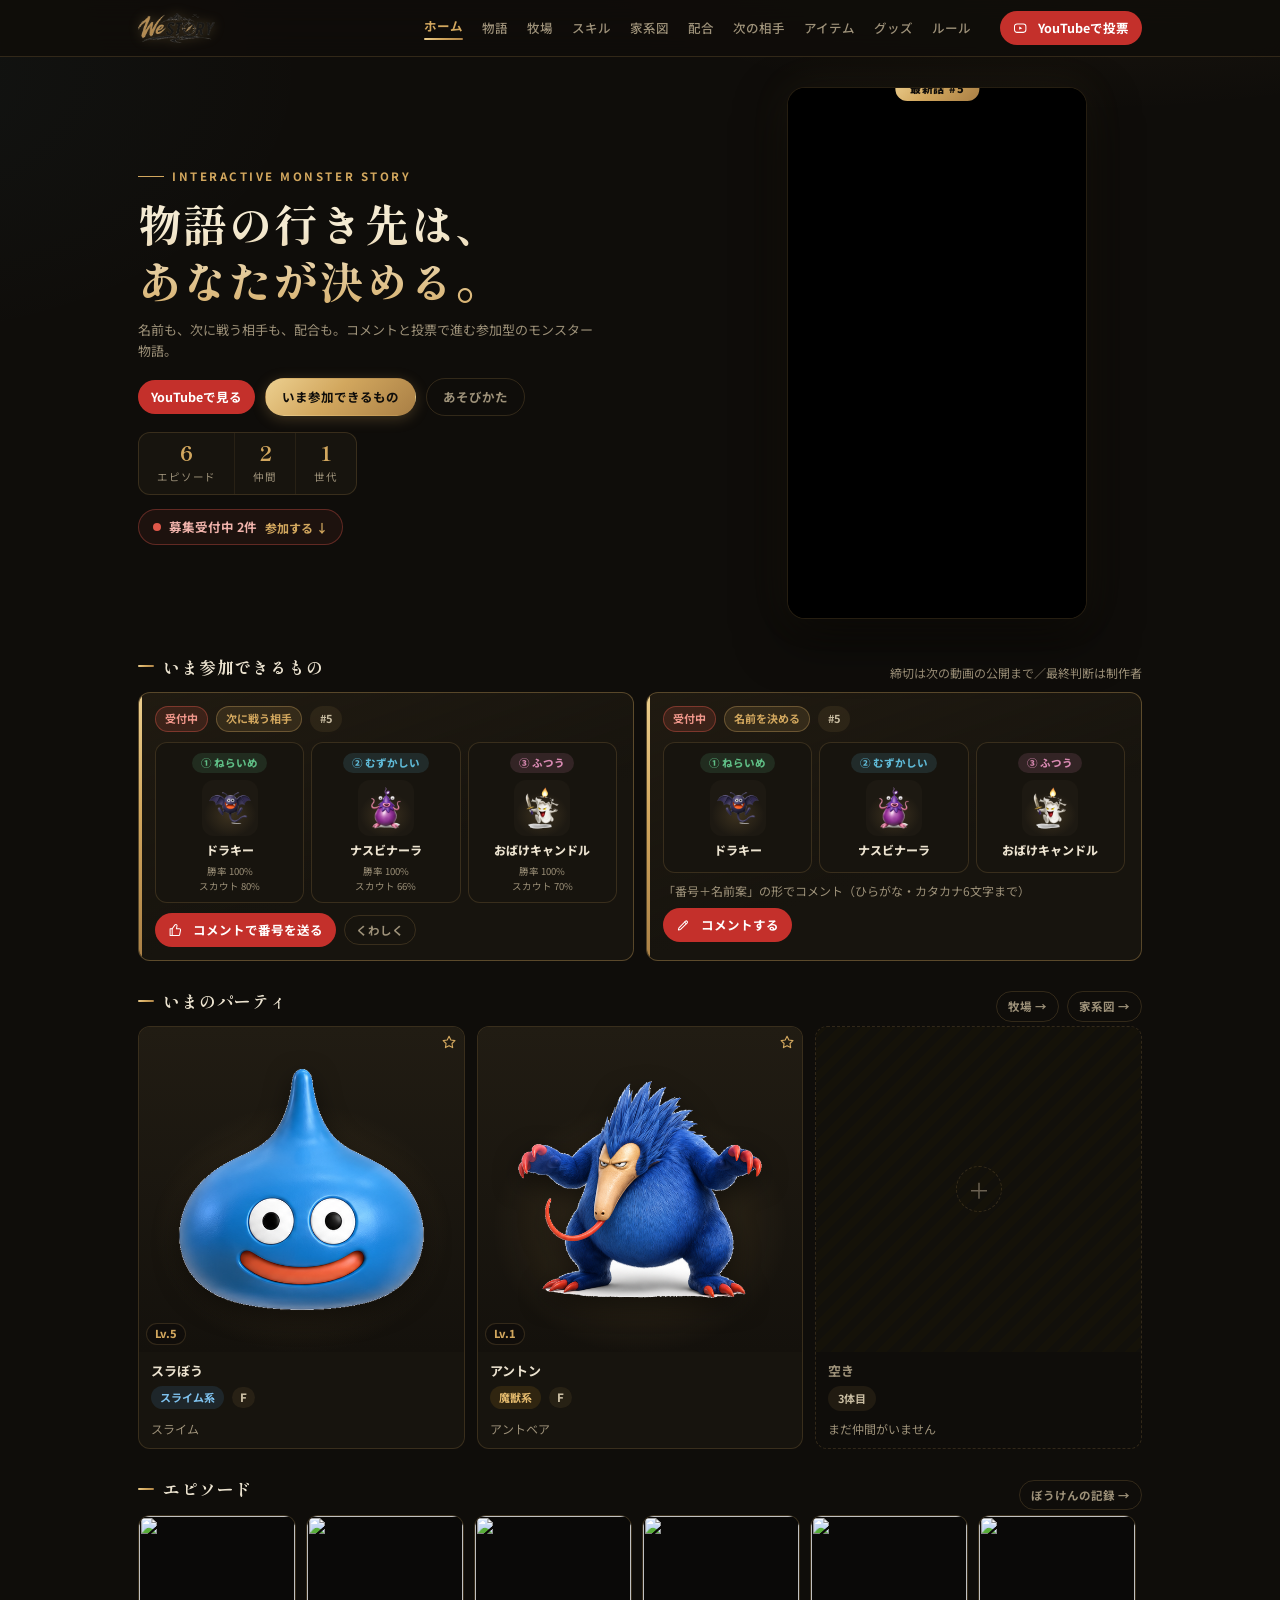
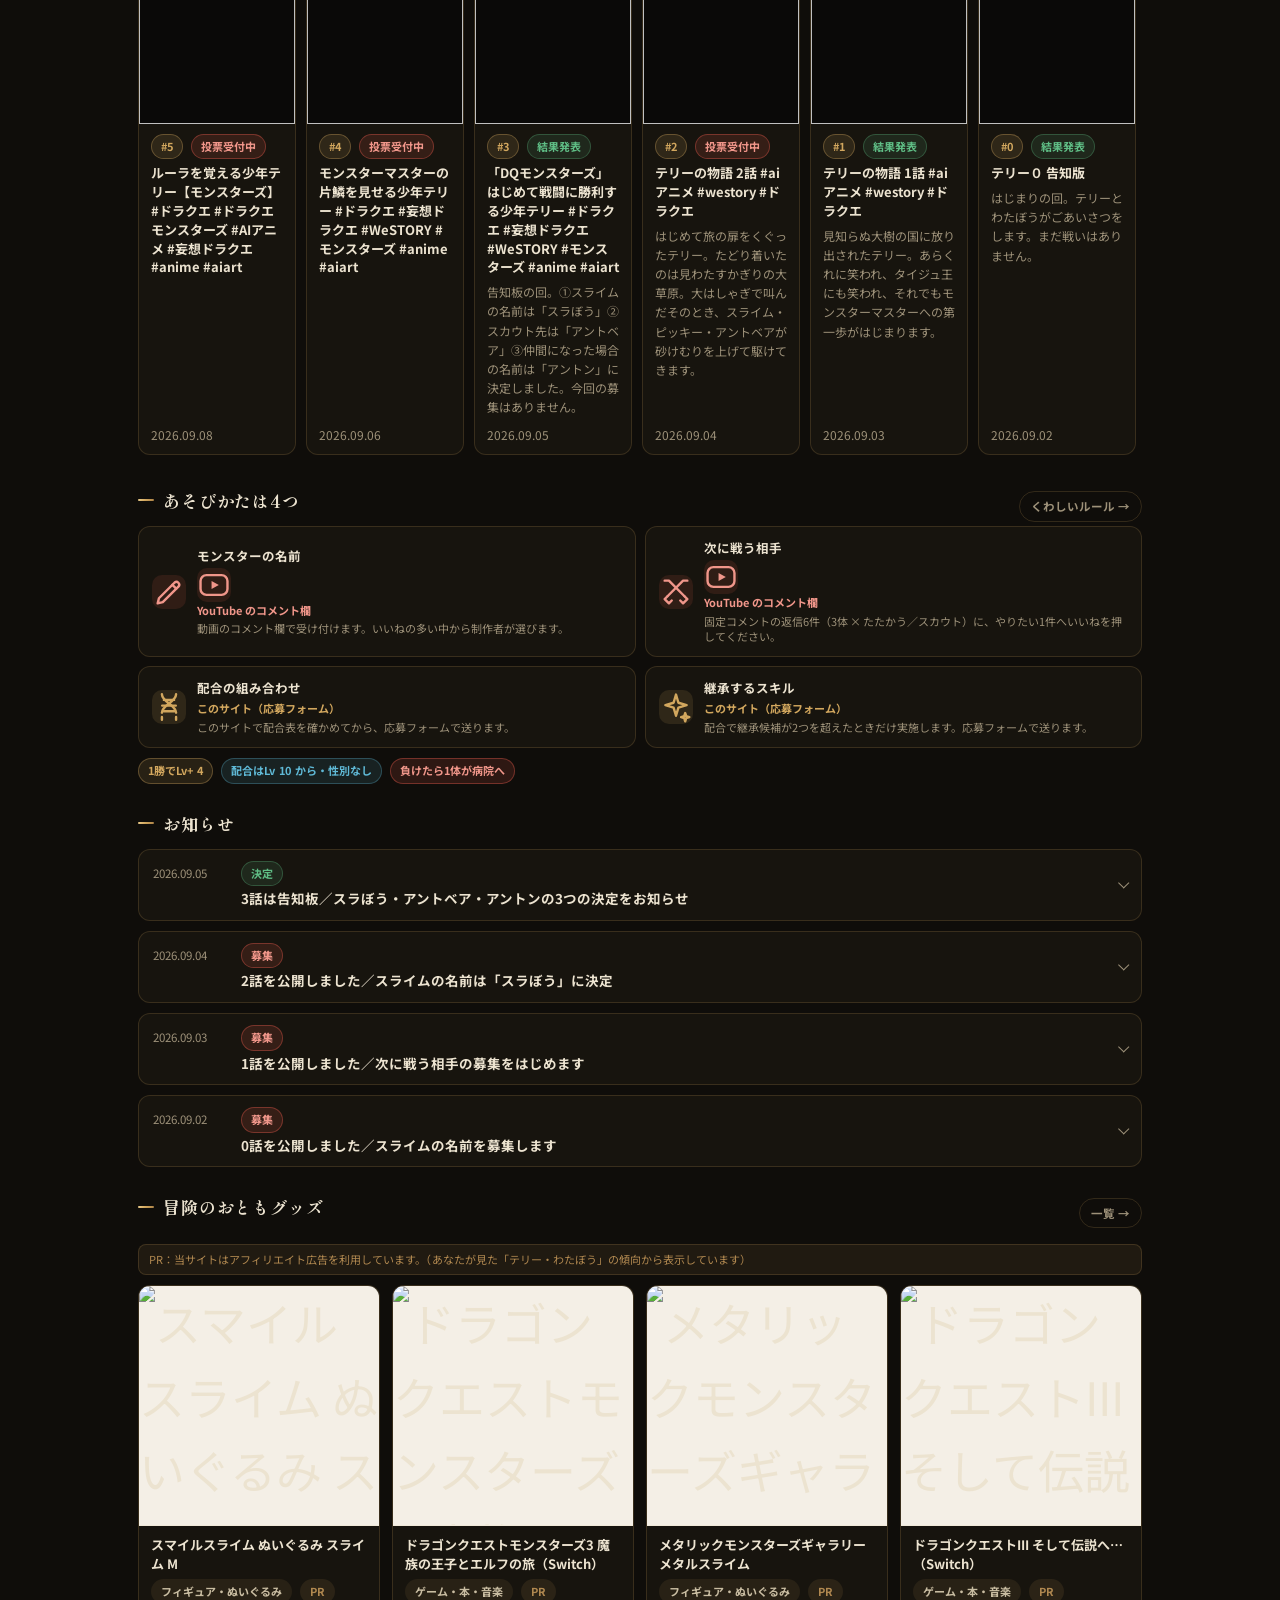
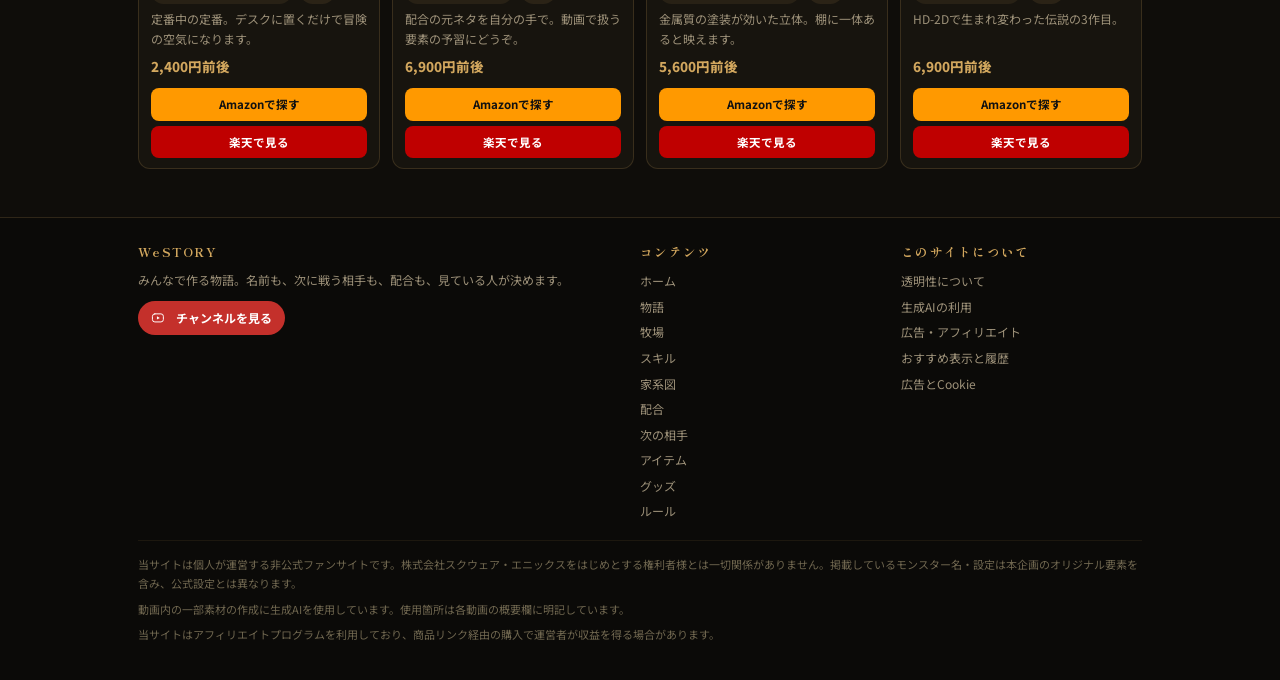
==== commit 62405d3f: "4話(EP004/EP005)を掲載、スマホ表示をコンパクトに、募集枠の重複を解消 - data/episodes.js: EP004「モンスターマスターの片鱗を見せる少年テリー」、   EP005「" ====
--- a/index.html
+++ b/index.html
@@ -18,7 +18,7 @@
 <link rel="apple-touch-icon" href="assets/brand/apple-touch-icon.png">
 <meta name="theme-color" content="#b08850">
 <!-- seo:end -->
-<link rel="stylesheet" href="assets/css/style.css?v=20260905131743">
+<link rel="stylesheet" href="assets/css/style.css?v=20260908110812">
 </head>
 <body>
 
@@ -108,15 +108,15 @@
 
 </div>
 
-<script src="data/site.js?v=20260905131743"></script>
-<script src="data/monsters.js?v=20260905131743"></script>
-<script src="data/teri.js?v=20260905131743"></script>
-<script src="data/episodes.js?v=20260905131743"></script>
-<script src="data/scout.js?v=20260905131743"></script>
-<script src="data/goods.js?v=20260905131743"></script>
-<script src="data/news.js?v=20260905131743"></script>
-<script src="data/story.js?v=20260905131743"></script>
-<script src="assets/js/app.js?v=20260905131743"></script>
+<script src="data/site.js?v=20260908110812"></script>
+<script src="data/monsters.js?v=20260908110812"></script>
+<script src="data/teri.js?v=20260908110812"></script>
+<script src="data/episodes.js?v=20260908110812"></script>
+<script src="data/scout.js?v=20260908110812"></script>
+<script src="data/goods.js?v=20260908110812"></script>
+<script src="data/news.js?v=20260908110812"></script>
+<script src="data/story.js?v=20260908110812"></script>
+<script src="assets/js/app.js?v=20260908110812"></script>
 <script>
 // 募集の種類ごとに「どこで決めるか」（site.js の polls と対応）
 var VOTE_TYPE = {
@@ -197,7 +197,16 @@
   }
 
   // 受付中の件数バー
-  var open = App.EPISODES.filter(function(e){return e.voteStatus==='受付中'});
+  // ★2026-09-08 同じ募集が古い回にも「受付中」で出ていて、トップに6枠
+  // （EP002/EP004/EP005 × 2種類）並んでいた。募集は締め切らない方針なので
+  // データはどの回も受付中のまま置き、表示だけ「いちばん新しい受付中の回」に絞る。
+  // 受付先は scout.js current.ep（＝最新話）のコメント欄なので、
+  // 古い回の枠を出すと視聴者を古い動画へ誘導してしまうため。
+  var openAll = App.EPISODES.filter(function(e){return e.voteStatus==='受付中'});
+  var newest = openAll.slice().sort(function(a,b){
+    return (b.date||'').localeCompare(a.date||'') || (b.no||0)-(a.no||0);
+  })[0];
+  var open = newest ? [newest] : [];
   var kinds = [];
   open.forEach(function(e){ App.voteTypesOf(e).forEach(function(k){ kinds.push(k); }); });
   App.$('#liveBar').innerHTML = kinds.length
--- a/assets/css/style.css
+++ b/assets/css/style.css
@@ -877,3 +877,35 @@
   .grid.party3 .rank{font-size:9px;padding:0 5px}
   .grid.party3 .card .foot{font-size:9.5px}
 }
+
+/* ---------- ★2026-09-06 スマホのヒーロー（最新話の動画）をコンパクトに ----------
+   ユーザー指示:「スマホで動画表示がまだ枠が少し大きいので、もう少し全体的に
+   小さくコンパクトに。動画はそのままの感じでいいけど、上と下の余白をどちらも
+   縮め、文字も小さくレイアウト」。
+   動画の見え方（9:16のまま）は変えず、枠の幅・上下の余白・文字だけを詰める。
+   実測(390px幅・変更前): .hero 全体 809.7px
+     内訳 = 上パディング16 + 文章列380.2 + すき間16 + 動画枠389.5 + 下パディング8
+   ファイル末尾に置いて、後勝ちで @media(max-width:860px/720px) を上書きする。 */
+@media(max-width:860px){
+  .hero{gap:12px}
+  .hero-video .frame{max-width:210px}
+}
+@media(max-width:720px){
+  .hero{padding:10px 0 4px;gap:10px}
+  .hero .kicker{font-size:10.5px;letter-spacing:.18em;margin-bottom:6px}
+  .hero h1{font-size:23px;line-height:1.24;margin:0 0 8px}
+  .hero .sub{font-size:11.5px;margin:0 0 10px}
+  .hero .cta{gap:6px;margin-bottom:10px}
+  .hero .cta .btn,.hero .cta .yt-btn{padding:6px 12px;font-size:11.5px}
+  .hero-stats span{padding:5px 4px}
+  .hero-stats b{font-size:17px}
+  .hero-stats i{font-size:9.5px;letter-spacing:.05em}
+  .hero-video .frame{max-width:196px;border-radius:14px}
+  .hero-video .tag{font-size:10px;padding:2px 11px;top:-9px}
+}
+@media(max-width:390px){
+  .hero{gap:8px}
+  .hero h1{font-size:21px}
+  .hero .sub{font-size:11px;margin:0 0 8px}
+  .hero-video .frame{max-width:182px}
+}
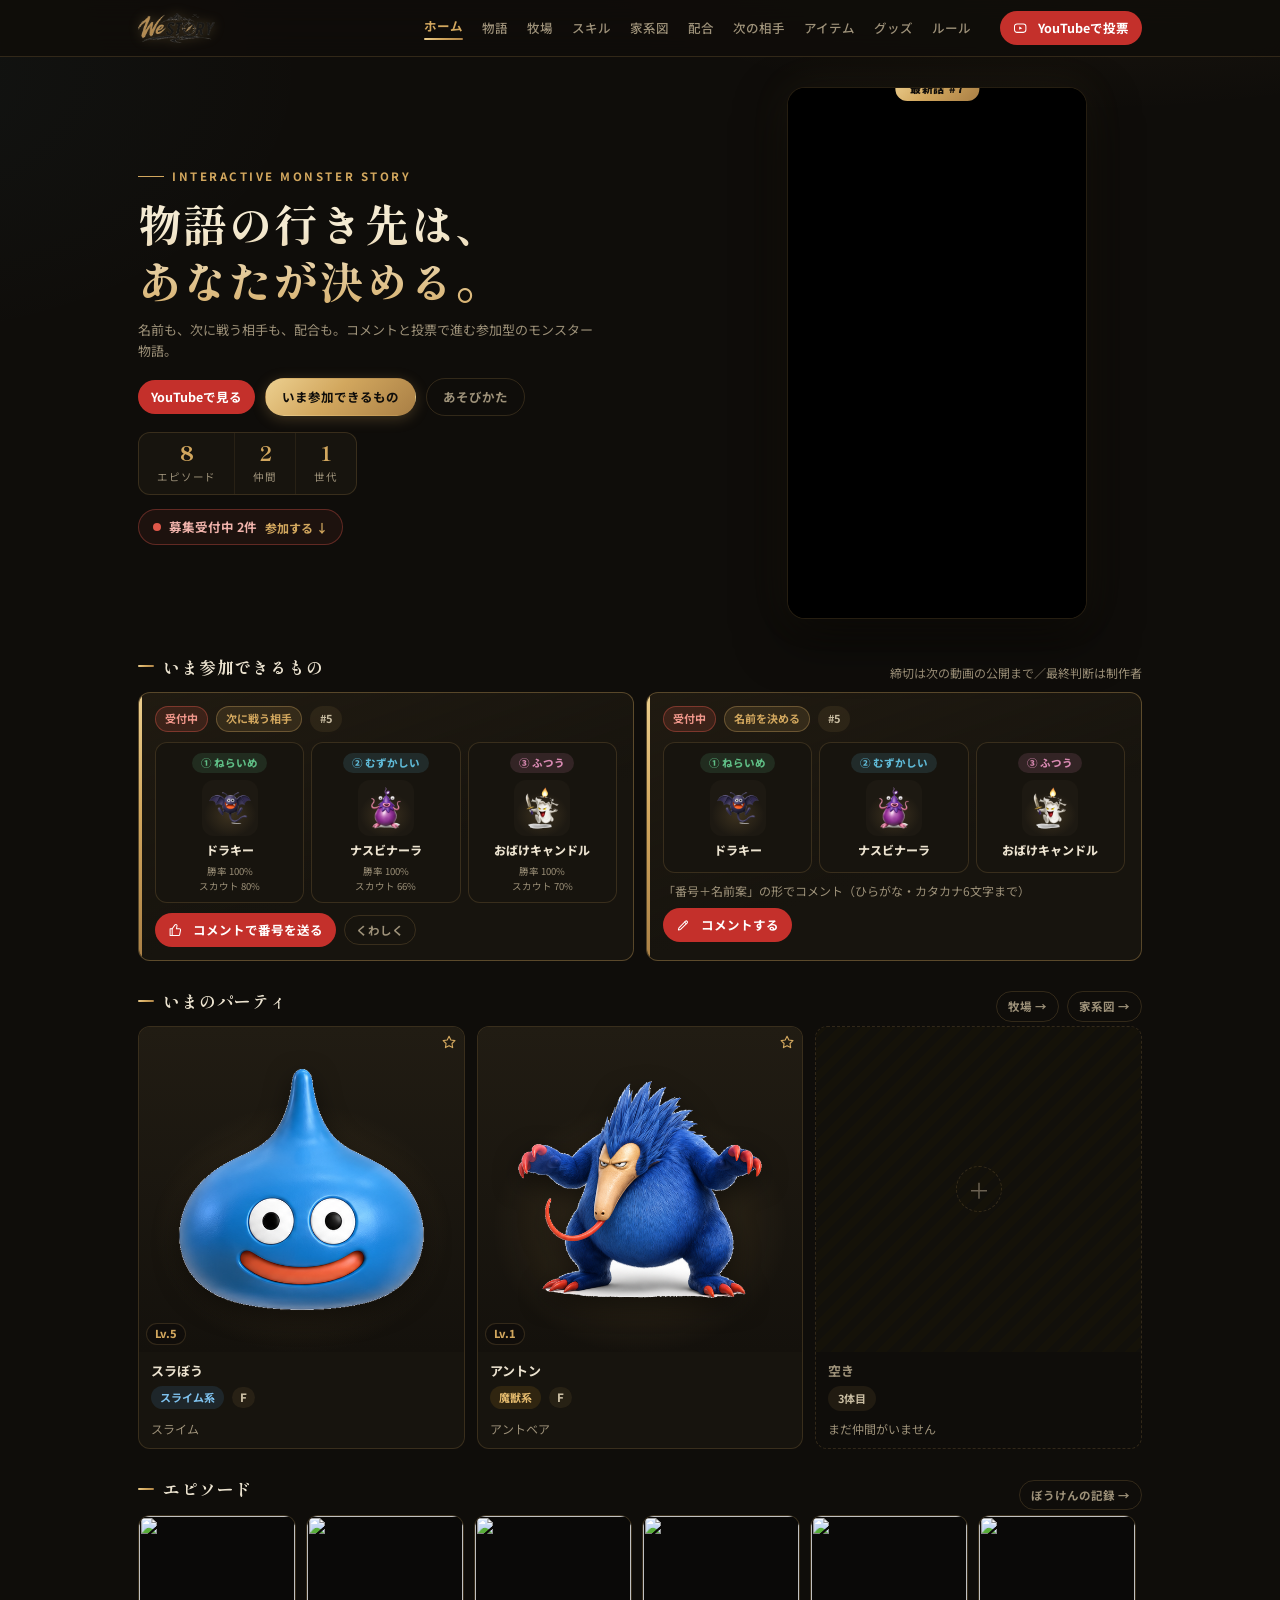
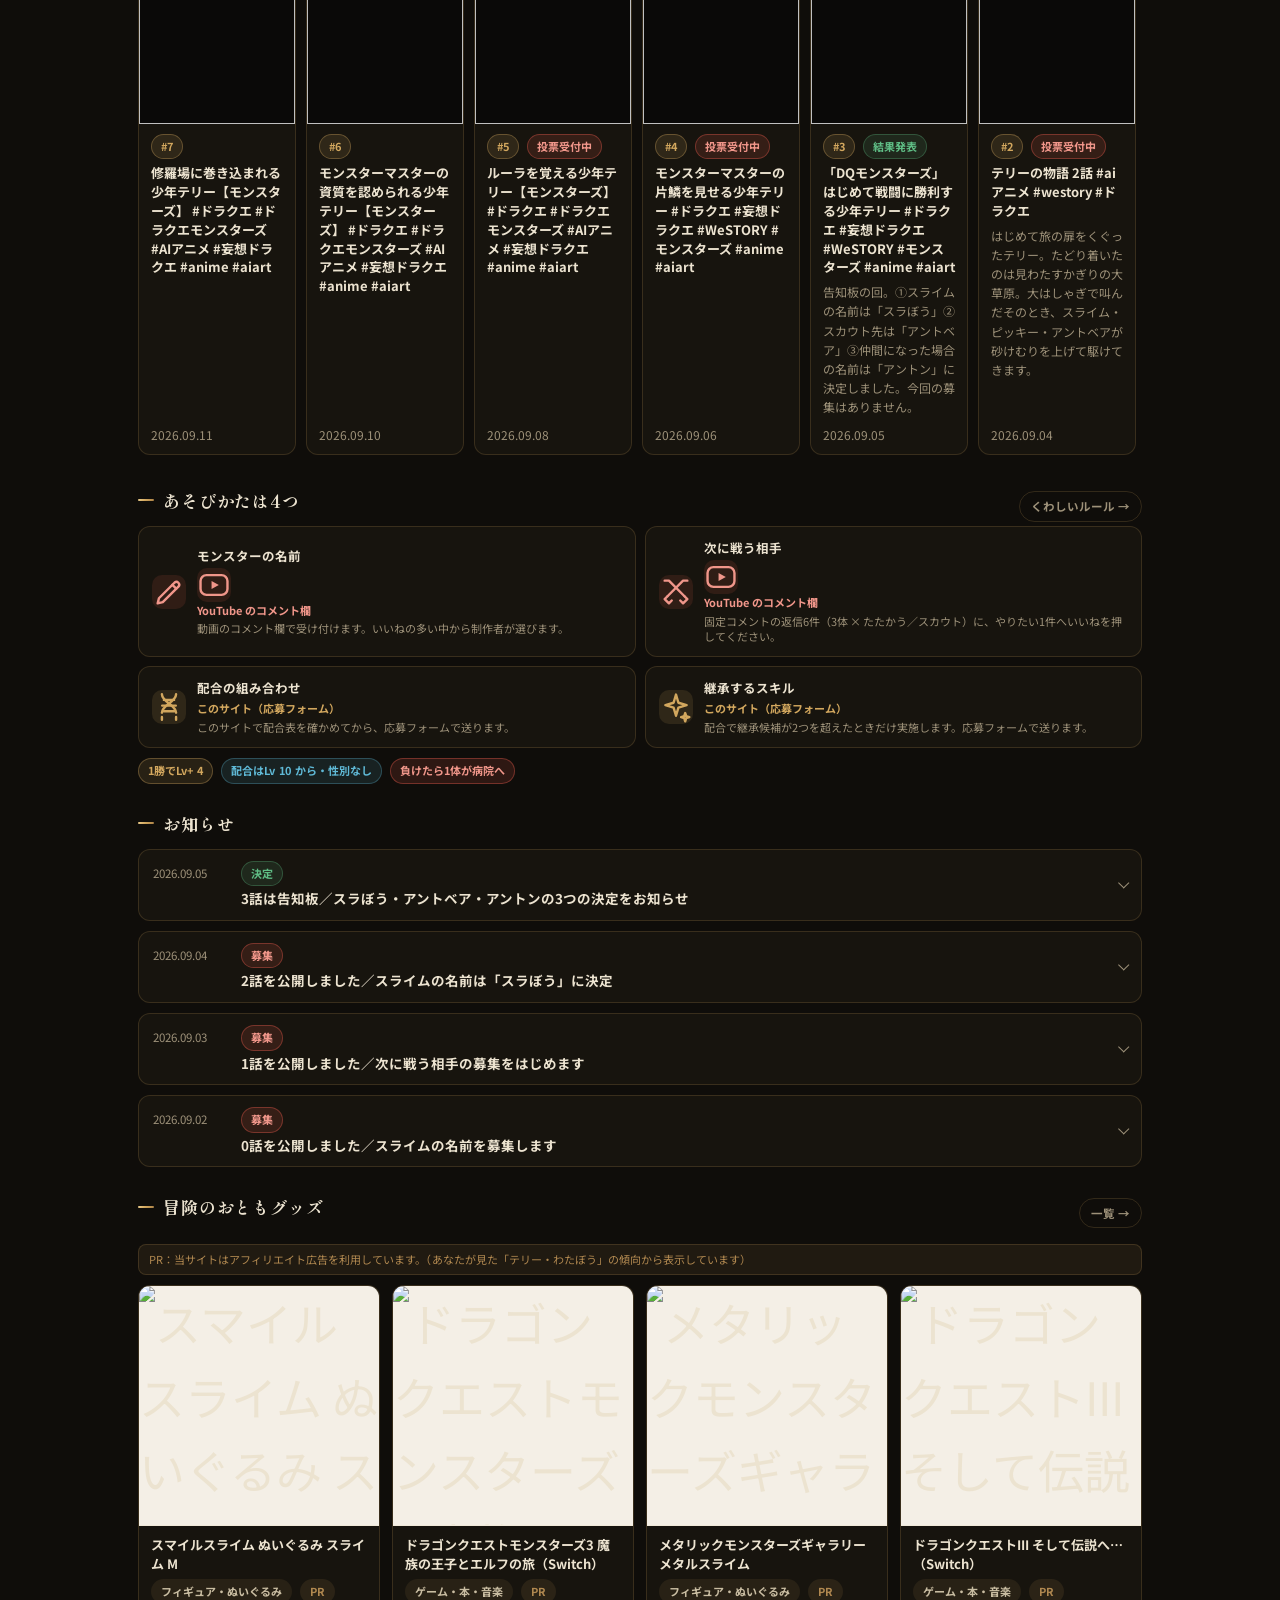
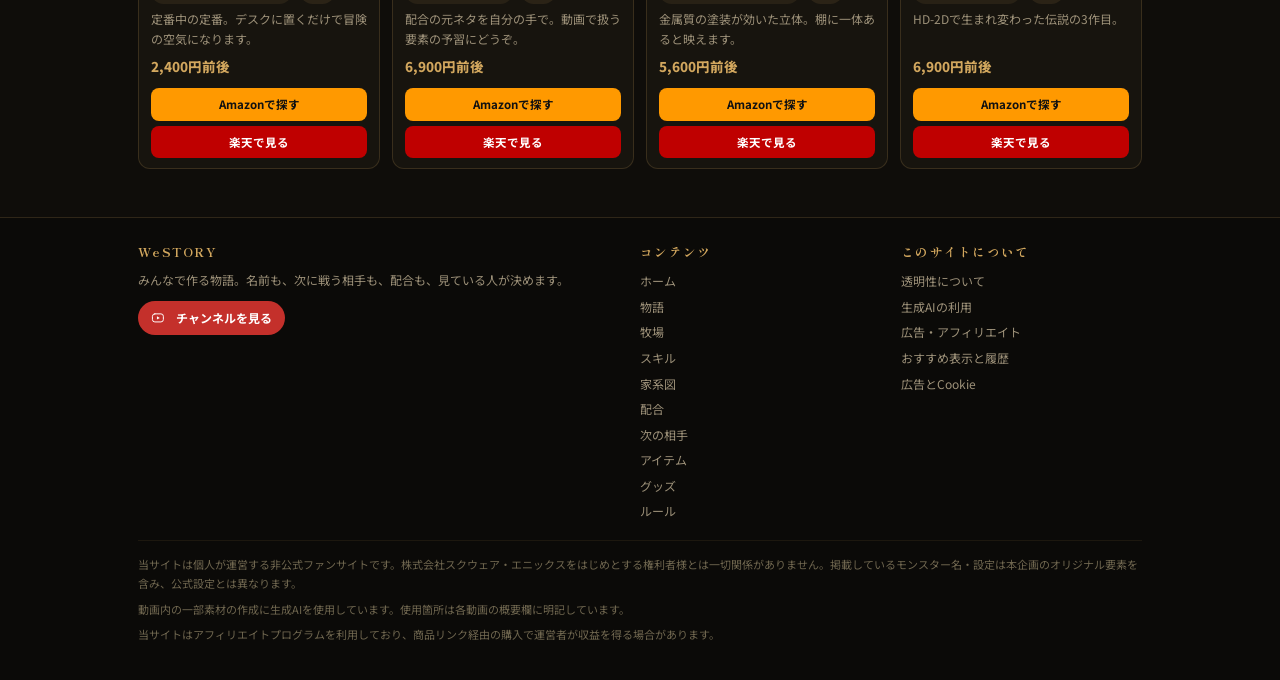
==== commit 5df2ca5c: "5話(EP006)と6話(EP007)を掲載 - data/episodes.js:   EP006「モンスターマスターの資質を認められる少年テリー【モンスターズ】」(beh1GNLiMYU)   E" ====
--- a/index.html
+++ b/index.html
@@ -18,7 +18,7 @@
 <link rel="apple-touch-icon" href="assets/brand/apple-touch-icon.png">
 <meta name="theme-color" content="#b08850">
 <!-- seo:end -->
-<link rel="stylesheet" href="assets/css/style.css?v=20260908110812">
+<link rel="stylesheet" href="assets/css/style.css?v=20260911132154">
 </head>
 <body>
 
@@ -108,15 +108,15 @@
 
 </div>
 
-<script src="data/site.js?v=20260908110812"></script>
-<script src="data/monsters.js?v=20260908110812"></script>
-<script src="data/teri.js?v=20260908110812"></script>
-<script src="data/episodes.js?v=20260908110812"></script>
-<script src="data/scout.js?v=20260908110812"></script>
-<script src="data/goods.js?v=20260908110812"></script>
-<script src="data/news.js?v=20260908110812"></script>
-<script src="data/story.js?v=20260908110812"></script>
-<script src="assets/js/app.js?v=20260908110812"></script>
+<script src="data/site.js?v=20260911132154"></script>
+<script src="data/monsters.js?v=20260911132154"></script>
+<script src="data/teri.js?v=20260911132154"></script>
+<script src="data/episodes.js?v=20260911132154"></script>
+<script src="data/scout.js?v=20260911132154"></script>
+<script src="data/goods.js?v=20260911132154"></script>
+<script src="data/news.js?v=20260911132154"></script>
+<script src="data/story.js?v=20260911132154"></script>
+<script src="assets/js/app.js?v=20260911132154"></script>
 <script>
 // 募集の種類ごとに「どこで決めるか」（site.js の polls と対応）
 var VOTE_TYPE = {
